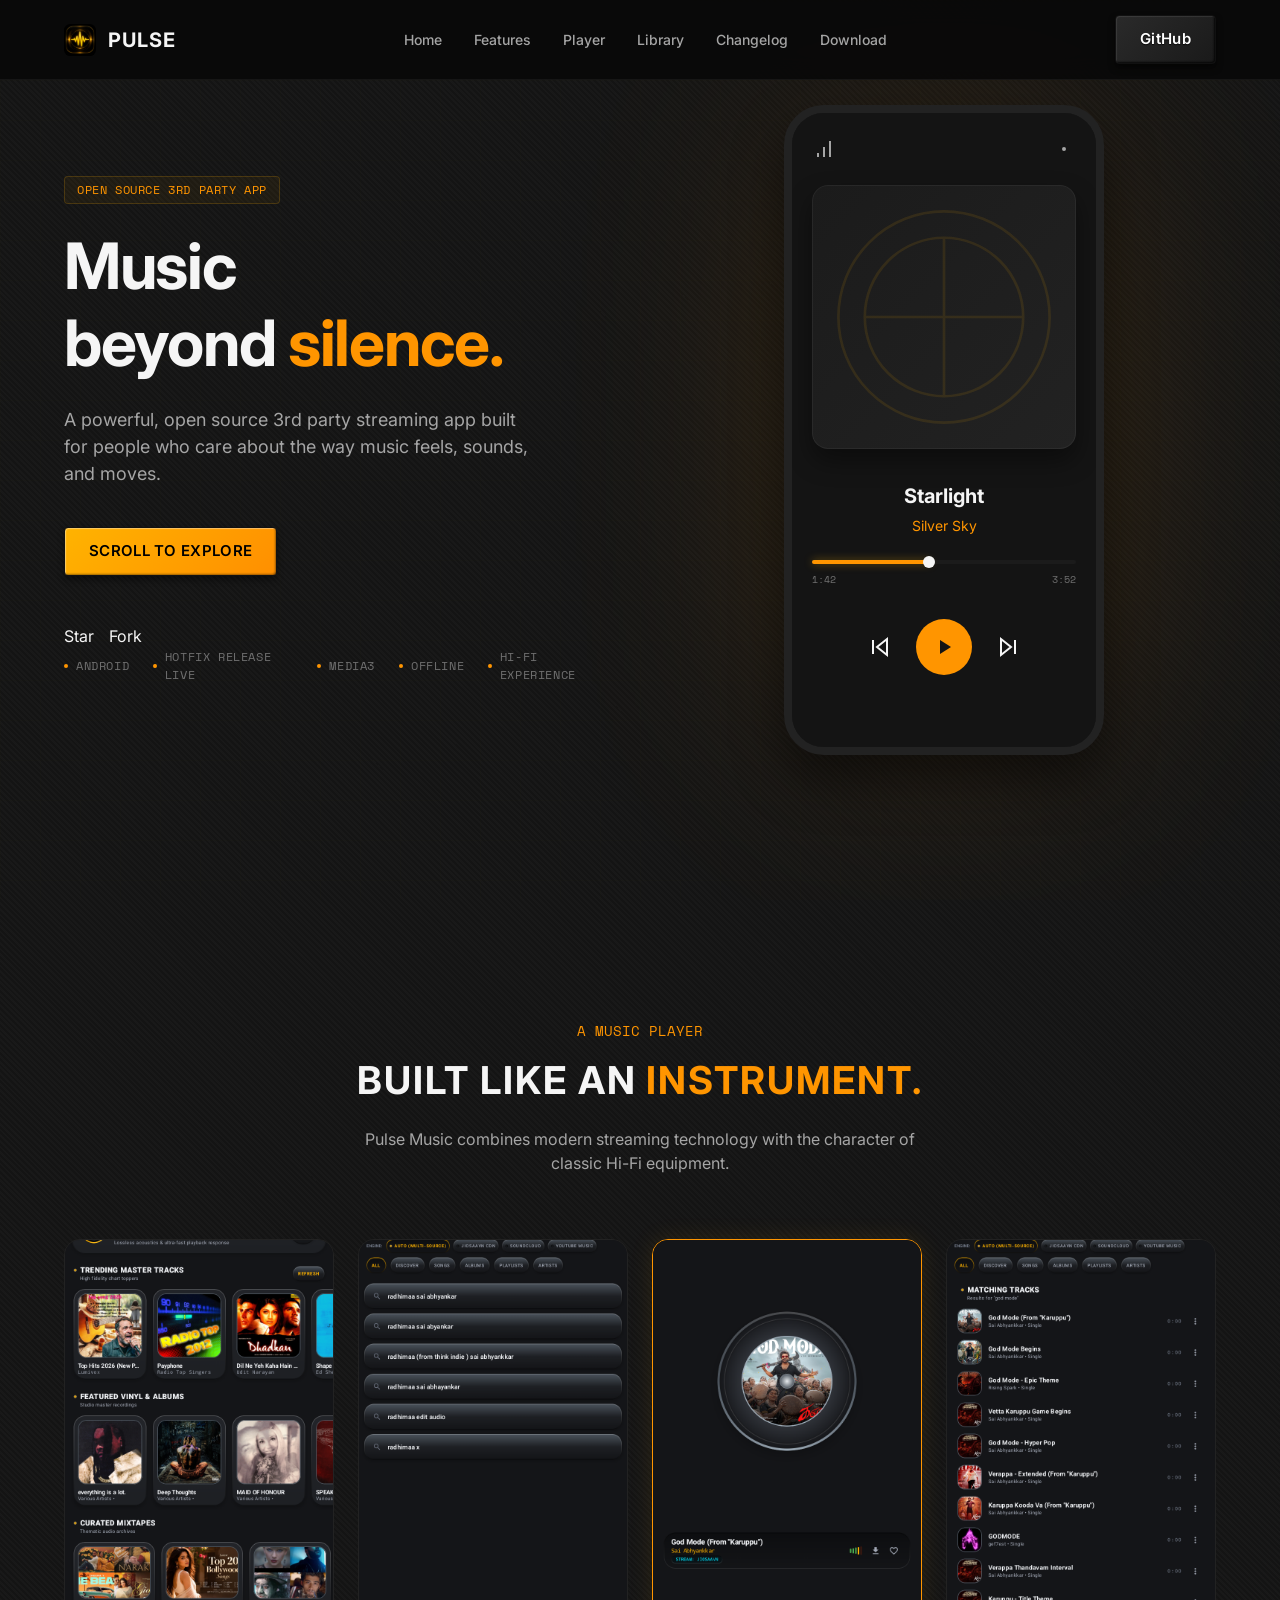
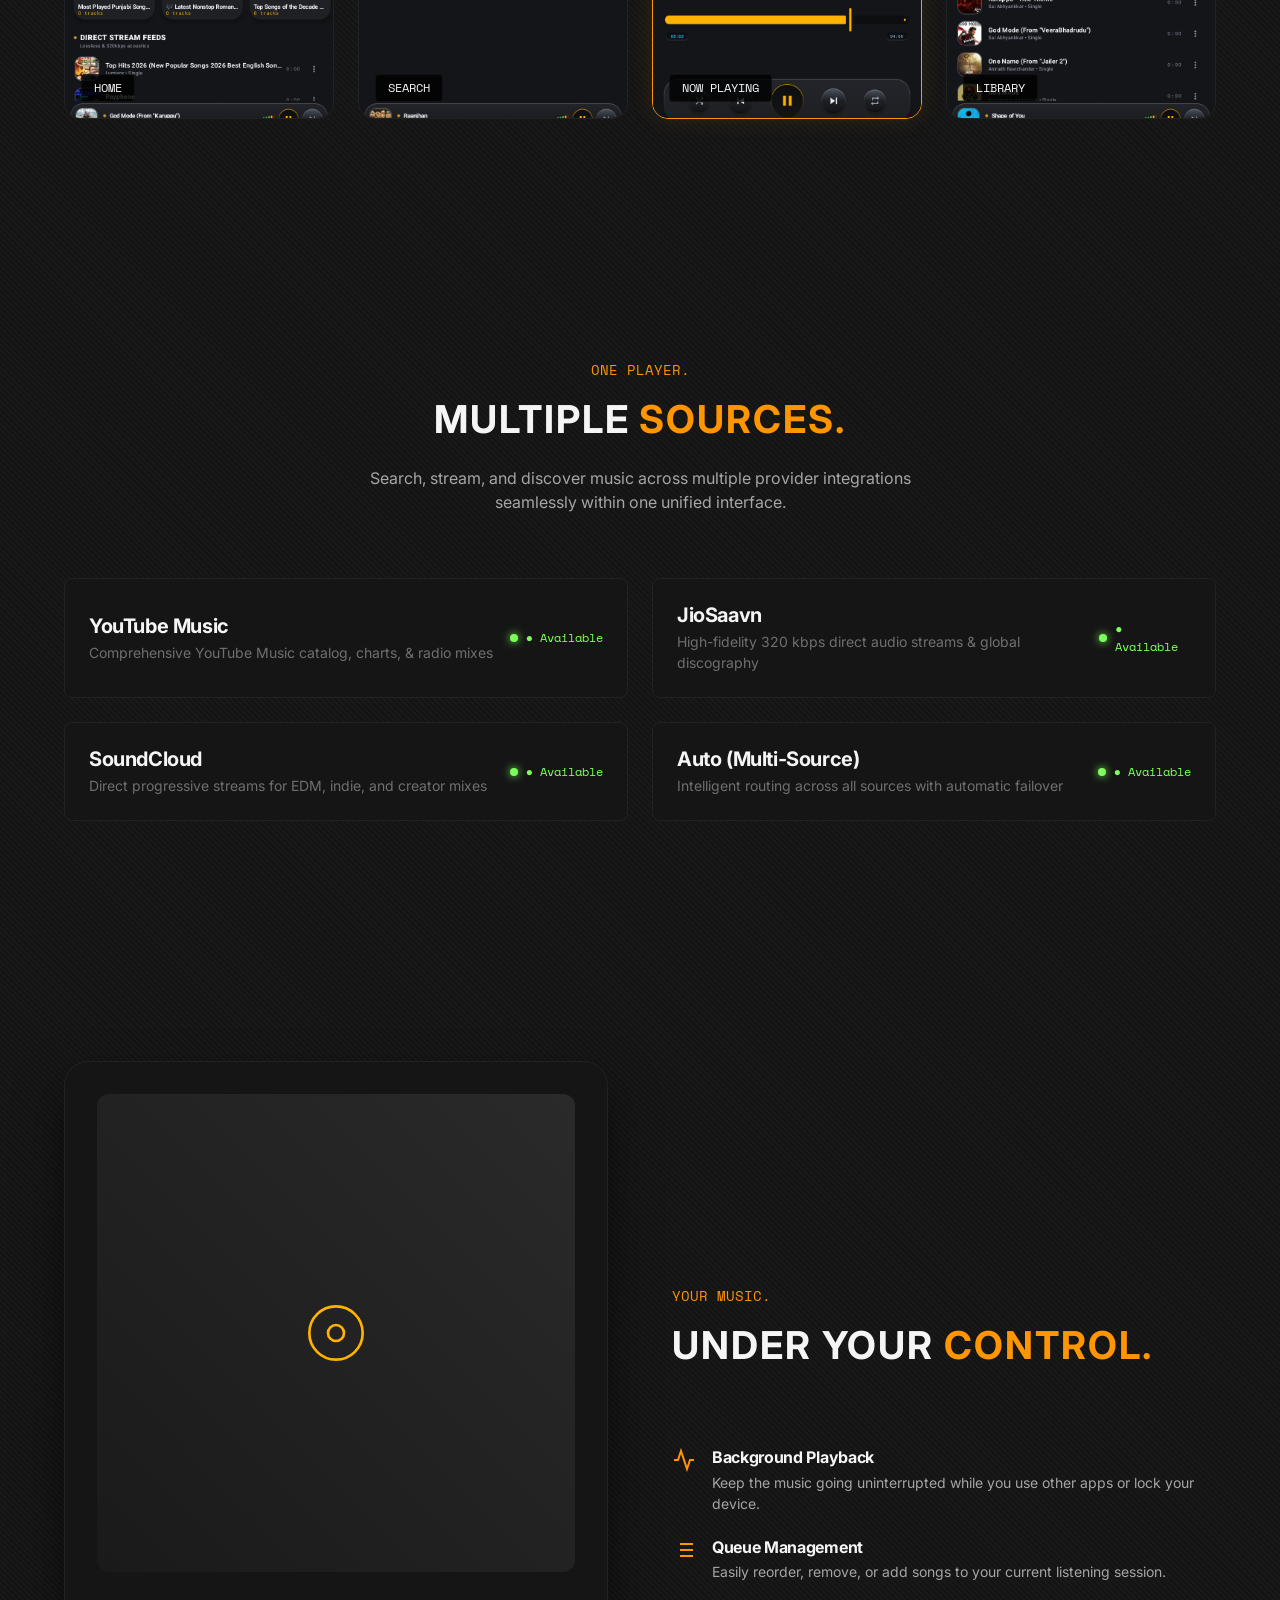
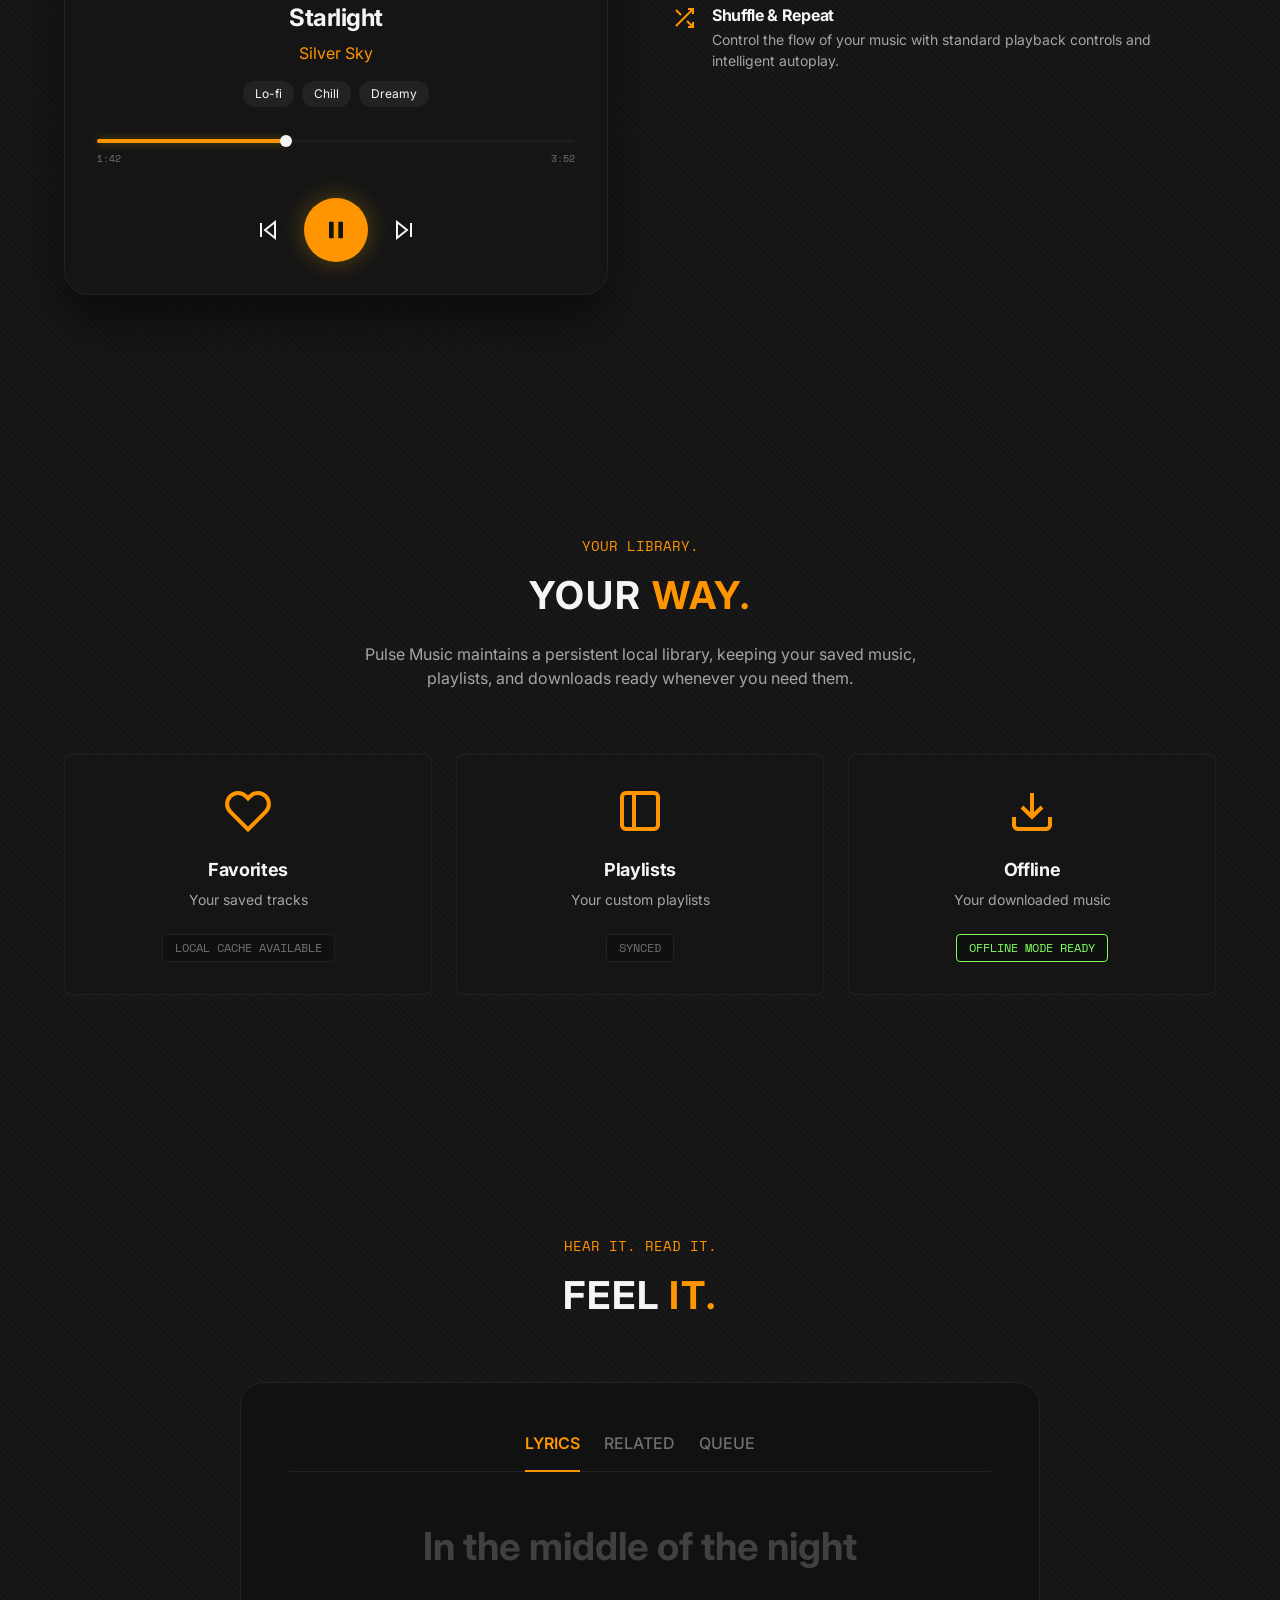
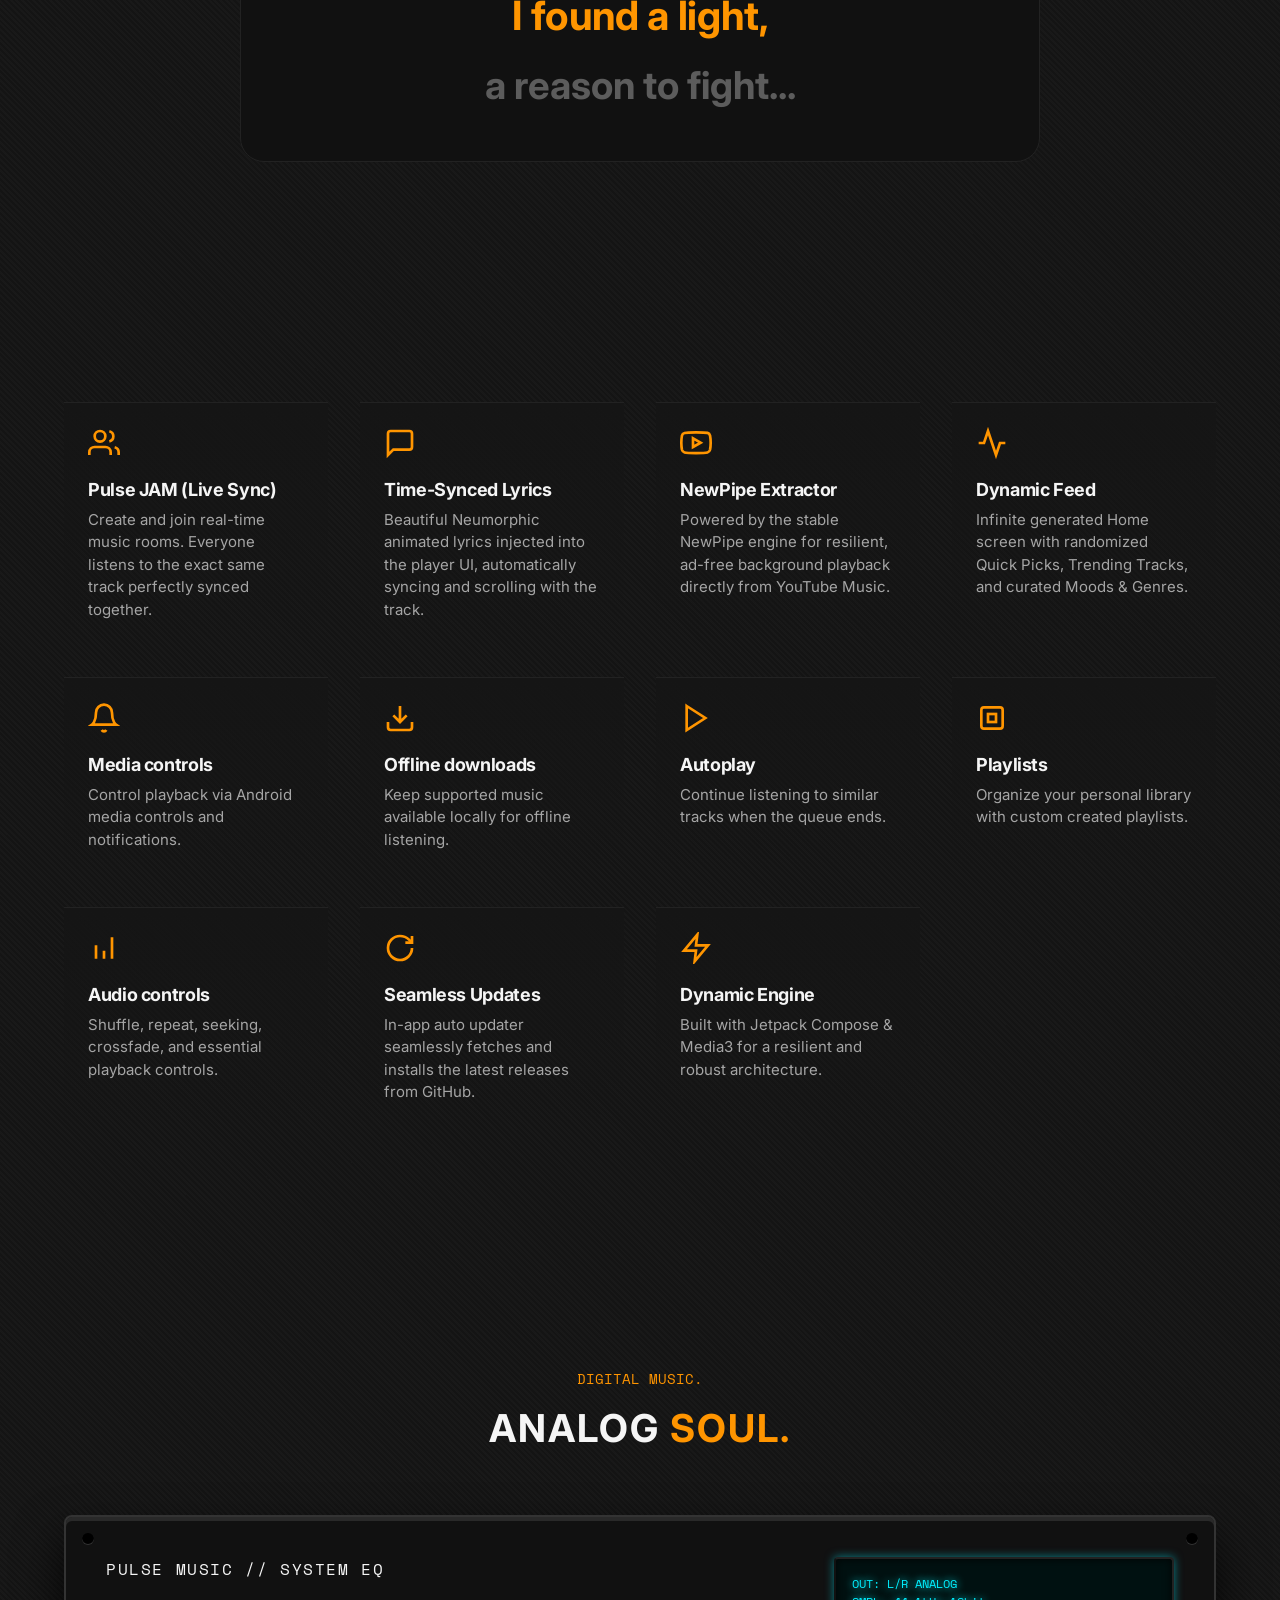
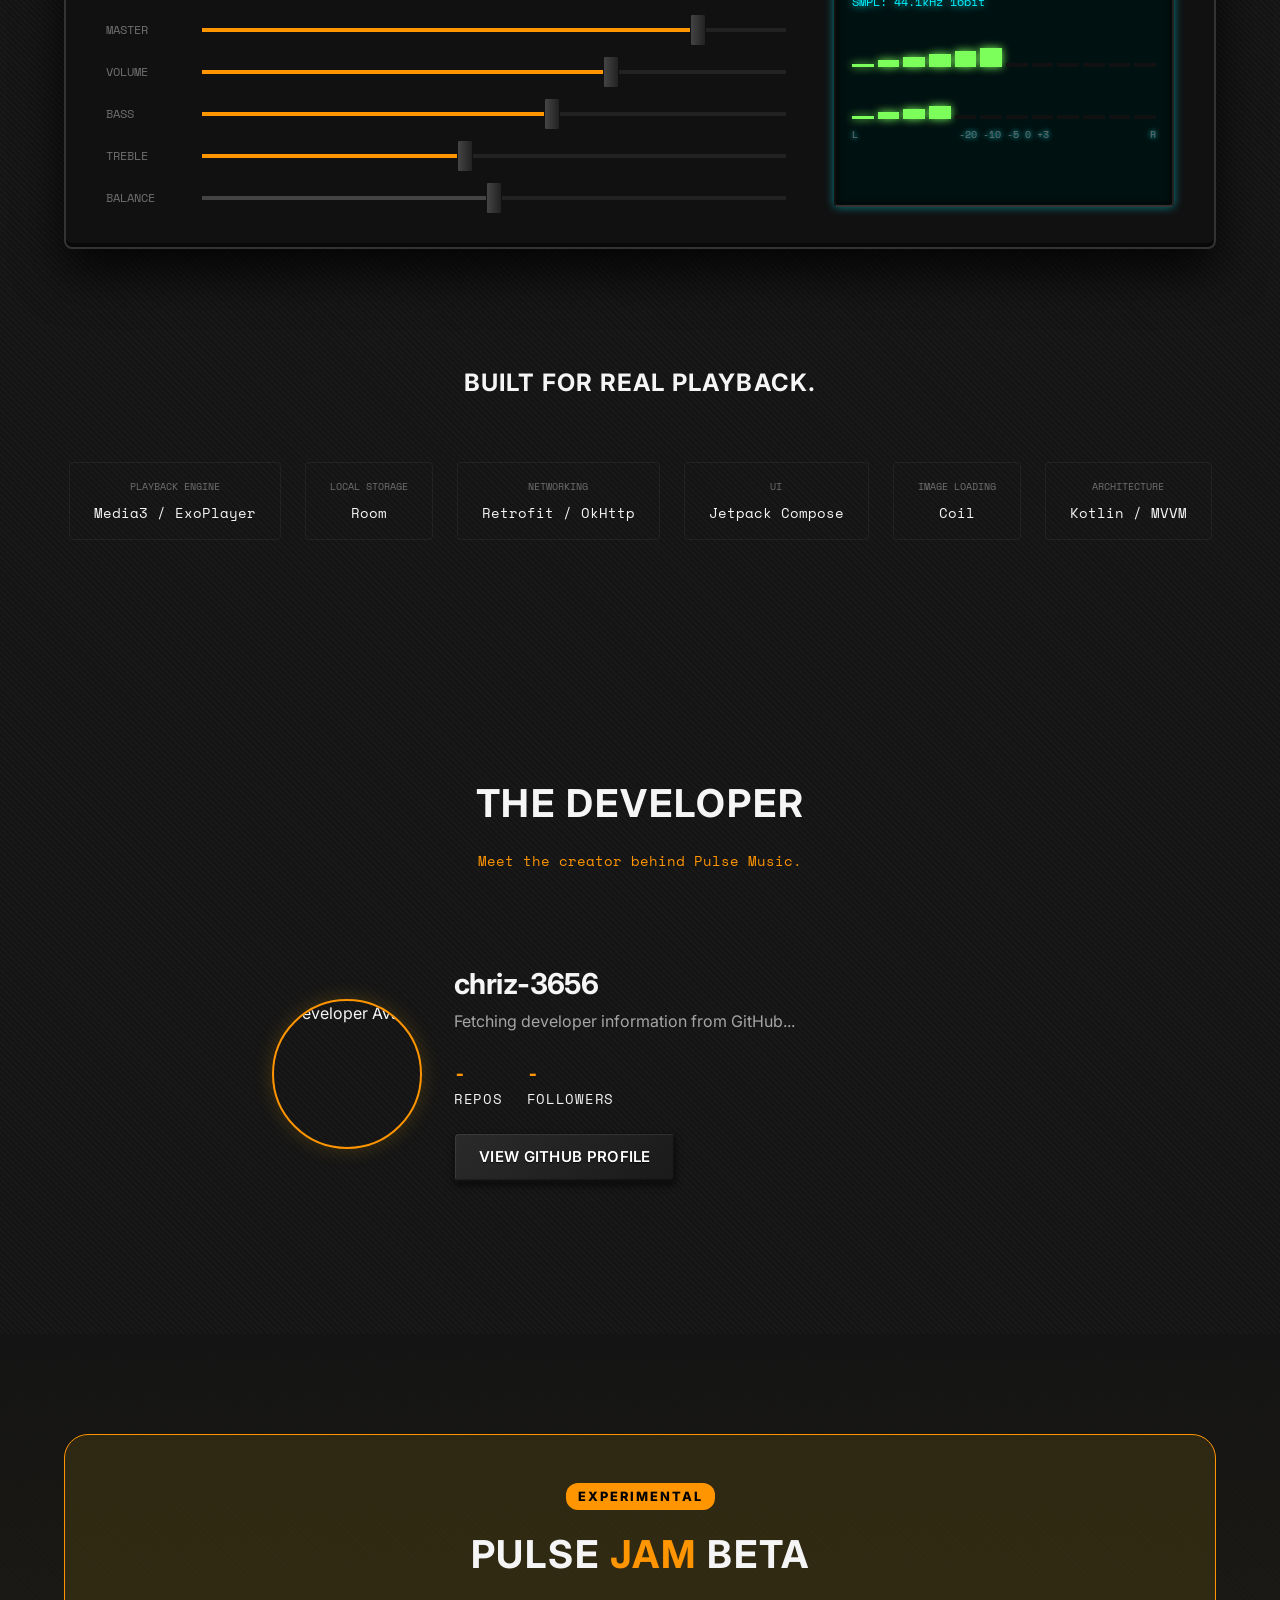
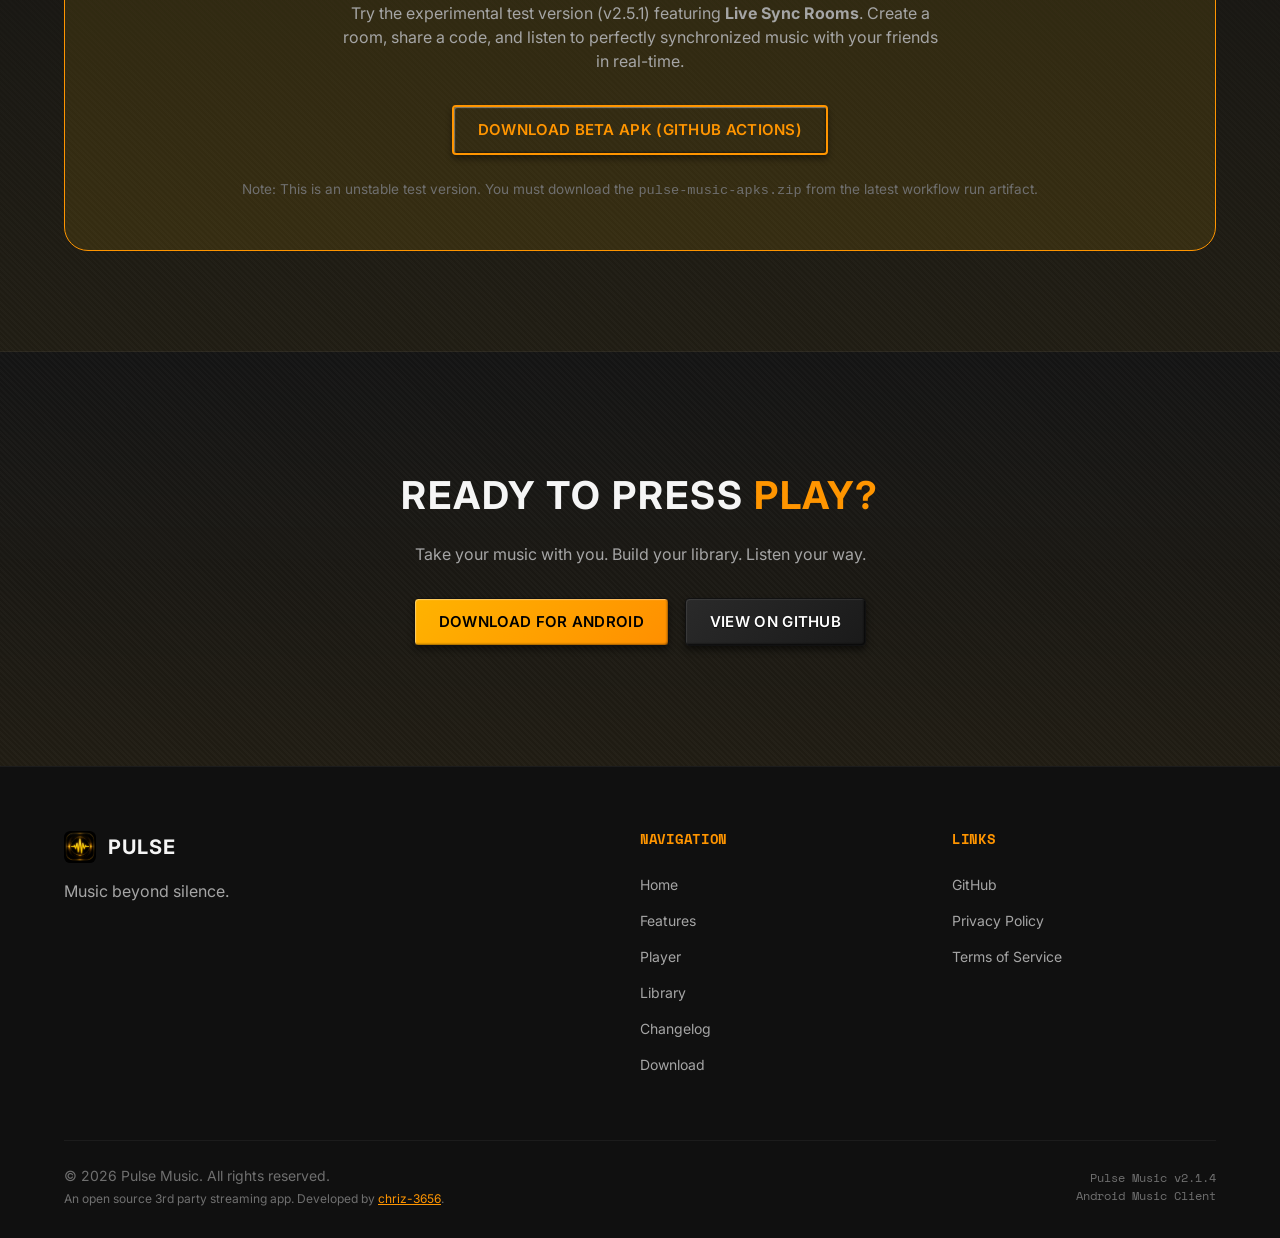
==== index.html @ c319a310 "feat: add Pulse JAM to main features grid" ====
<!DOCTYPE html>
<html lang="en">
<head>
  <meta charset="UTF-8">
  <meta name="viewport" content="width=device-width, initial-scale=1.0, maximum-scale=5.0">
  <title>Pulse Music — Music Beyond Silence</title>
  <meta name="description" content="Pulse Music is a modern, open-source Android music player featuring a Neumorphic design, Hi-Fi audio streaming, and Pulse JAM live synchronized rooms. Developed by Chris Mon Saji.">
    <meta name="keywords" content="Pulse Music, Android Music Player, Neumorphic UI, Skeuomorphic, Open Source, Pulse JAM, Live Sync, Chris Mon Saji">
    <meta name="author" content="Chris Mon Saji">
    <meta name="robots" content="index, follow">
  <meta name="theme-color" content="#080808">
  <meta name="google-site-verification" content="JyQ0RfcWv91lmKpfq5ZWkhb3wTgpCK6mlrlQBF23X3k" />
  
  <!-- Open Graph -->
  <meta property="og:title" content="Pulse Music — Music Beyond Silence">
  <meta property="og:description" content="An open source 3rd party multi-source music player built for people who care about the way music feels, sounds, and moves.">
  <meta property="og:type" content="website">
  
  <!-- SEO & Metadata -->
  <meta name="keywords" content="Pulse Music, Android, Open Source, 3rd Party Streaming App, Music Player, chriz-3656, Hi-Fi, Offline Listening">
  <meta name="author" content="chriz-3656">
  <link rel="canonical" href="https://github.com/chriz-3656/Pulse-Music">
  
  <!-- Fonts -->
  <link rel="preconnect" href="https://fonts.googleapis.com">
  <link rel="preconnect" href="https://fonts.gstatic.com" crossorigin>
  <link href="https://fonts.googleapis.com/css2?family=Inter:wght@400;500;600;700&family=Space+Mono:wght@400;700&display=swap" rel="stylesheet">
  
  <!-- CSS -->
  <link rel="stylesheet" href="css/style.css">
  
  <!-- Favicon placeholder -->
  <link rel="icon" type="image/svg+xml" href="data:image/svg+xml,<svg xmlns='http://www.w3.org/2000/svg' viewBox='0 0 100 100'><rect width='100' height='100' rx='20' fill='%23FFB300'/><path d='M20 50h15l10-25 15 50 10-25h10' stroke='%23080808' stroke-width='8' fill='none' stroke-linecap='round' stroke-linejoin='round'/></svg>">
</head>
<body>

  <!-- Navigation -->
  <header>
    <div class="container nav-container">
      <a href="#" class="logo-link">
        <img src="assets/app_icon.png" alt="Pulse Logo" class="logo-icon" style="border-radius: 20%; object-fit: cover;">
        PULSE
      </a>
      
      <nav class="nav-links">
        <a href="#hero">Home</a>
        <a href="#features">Features</a>
        <a href="#player">Player</a>
        <a href="#library">Library</a>
        <a href="changelog.html">Changelog</a>
        <a href="#download">Download</a>
      </nav>
      
      <div class="nav-actions">
        <a href="#" class="btn btn-secondary" id="nav-github-btn">GitHub</a>
      </div>
      
      <button class="hamburger" aria-label="Toggle menu" aria-expanded="false">
        <span></span>
        <span></span>
        <span></span>
      </button>
    </div>
  </header>

  <!-- Mobile Nav -->
  <nav class="mobile-nav">
    <a href="#hero" class="mobile-link">Home</a>
    <a href="#features" class="mobile-link">Features</a>
    <a href="#player" class="mobile-link">Player</a>
    <a href="#library" class="mobile-link">Library</a>
    <a href="changelog.html" class="mobile-link">Changelog</a>
    <a href="#" class="mobile-link btn btn-secondary" id="mobile-github-btn">GitHub</a>
  </nav>

  <main>
    <!-- Hero Section -->
    <section id="hero" class="hero">
      <div class="hero-bg"></div>
      <div class="container hero-content">
        
        <div class="hero-text reveal">
          <span class="tech-label mono">OPEN SOURCE 3RD PARTY APP</span>
          <h1 class="hero-title">Music<br>beyond <span class="text-amber">silence.</span></h1>
          <p class="hero-subtitle">A powerful, open source 3rd party streaming app built for people who care about the way music feels, sounds, and moves.</p>
          
          <div class="hero-actions">
            <a href="#features" class="btn btn-primary">SCROLL TO EXPLORE</a>
          </div>
          
          <div class="github-stats-container" style="margin-top: 15px; display: flex; gap: 15px; align-items: center;">
            <a class="github-button" href="https://github.com/chriz-3656/Pulse-Music" data-icon="octicon-star" data-size="large" data-show-count="true" aria-label="Star chriz-3656/Pulse-Music on GitHub">Star</a>
            <a class="github-button" href="https://github.com/chriz-3656/Pulse-Music/fork" data-icon="octicon-repo-forked" data-size="large" data-show-count="true" aria-label="Fork chriz-3656/Pulse-Music on GitHub">Fork</a>
            <script async defer src="https://buttons.github.io/buttons.js"></script>
          </div>

          <div class="hero-metadata mono">
            <div class="metadata-item">ANDROID</div>
            <div class="metadata-item" id="download-count">HOTFIX RELEASE LIVE</div>
            <div class="metadata-item">MEDIA3</div>
            <div class="metadata-item">OFFLINE</div>
            <div class="metadata-item">HI-FI EXPERIENCE</div>
          </div>
        </div>

        <div class="hero-visual reveal">
          <div class="phone-mockup-wrapper">
            <div class="phone-glow"></div>
            <div class="phone-mockup">
              <div class="mockup-ui">
                <div class="mockup-header">
                  <svg class="mockup-icon" viewBox="0 0 24 24" fill="none" stroke="currentColor" stroke-width="2"><path d="M12 20V10M18 20V4M6 20v-4"/></svg>
                  <svg class="mockup-icon" viewBox="0 0 24 24" fill="none" stroke="currentColor" stroke-width="2"><circle cx="12" cy="12" r="1"/></svg>
                </div>
                
                <div class="mockup-art">
                  <svg viewBox="0 0 100 100" width="100%" height="100%" style="opacity: 0.1;">
                     <circle cx="50" cy="50" r="30" stroke="#FFB300" stroke-width="1" fill="none"/>
                     <circle cx="50" cy="50" r="40" stroke="#FFB300" stroke-width="1" fill="none"/>
                     <path d="M50 20 L50 80 M20 50 L80 50" stroke="#FFB300" stroke-width="1"/>
                  </svg>
                </div>
                
                <div class="mockup-info">
                  <div class="mockup-title">Starlight</div>
                  <div class="mockup-artist">Silver Sky</div>
                </div>
                
                <div class="mockup-progress">
                  <div class="progress-bar">
                    <div class="progress-fill"></div>
                  </div>
                  <div class="progress-times">
                    <span>1:42</span>
                    <span>3:52</span>
                  </div>
                </div>
                
                <div class="mockup-controls">
                  <svg class="control-btn" width="24" height="24" viewBox="0 0 24 24" fill="none" stroke="currentColor" stroke-width="2"><path d="M19 20L9 12l10-8v16z"/><line x1="5" y1="19" x2="5" y2="5"/></svg>
                  
                  <div class="control-btn play">
                    <svg width="24" height="24" viewBox="0 0 24 24" fill="currentColor"><path d="M8 5v14l11-7z"/></svg>
                  </div>
                  
                  <svg class="control-btn" width="24" height="24" viewBox="0 0 24 24" fill="none" stroke="currentColor" stroke-width="2"><path d="M5 4l10 8-10 8V4z"/><line x1="19" y1="5" x2="19" y2="19"/></svg>
                </div>
              </div>
            </div>
          </div>
        </div>
        
      </div>
    </section>

    <!-- Product Showcase Section -->
    <section id="showcase">
      <div class="container">
        <div class="section-header reveal">
          <span class="section-subtitle">A MUSIC PLAYER</span>
          <h2 class="section-title">BUILT LIKE AN <span class="text-amber">INSTRUMENT.</span></h2>
          <p class="section-desc">Pulse Music combines modern streaming technology with the character of classic Hi-Fi equipment.</p>
        </div>
        
        <div class="showcase-grid reveal">
          <div class="showcase-card image-card">
             <img src="assets/home.png" alt="Home UI" loading="lazy" style="width:100%; height:100%; object-fit:cover;">
             <span class="showcase-label">HOME</span>
          </div>
          <div class="showcase-card image-card">
             <img src="assets/search.png" alt="Search UI" loading="lazy" style="width:100%; height:100%; object-fit:cover;">
             <span class="showcase-label">SEARCH</span>
          </div>
          <div class="showcase-card image-card" style="border-color: var(--amber); box-shadow: 0 0 24px rgba(255,179,0,0.1);">
             <img src="assets/nowplaying.png" alt="Now Playing UI" loading="lazy" style="width:100%; height:100%; object-fit:cover;">
             <span class="showcase-label">NOW PLAYING</span>
          </div>
          <div class="showcase-card image-card">
             <img src="assets/library.png" alt="Library UI" loading="lazy" style="width:100%; height:100%; object-fit:cover;">
             <span class="showcase-label">LIBRARY</span>
          </div>
        </div>
      </div>
    </section>

    <!-- Multi-provider Section -->
    <section id="providers">
      <div class="container">
        <div class="section-header reveal">
          <span class="section-subtitle">ONE PLAYER.</span>
          <h2 class="section-title">MULTIPLE <span class="text-amber">SOURCES.</span></h2>
          <p class="section-desc">Search, stream, and discover music across multiple provider integrations seamlessly within one unified interface.</p>
        </div>
        
        <div class="provider-grid reveal">
          <div class="provider-card">
            <div class="provider-info">
              <h3>YouTube Music</h3>
              <p>Comprehensive YouTube Music catalog, charts, & radio mixes</p>
            </div>
            <div class="provider-status">● Available</div>
          </div>
          <div class="provider-card">
            <div class="provider-info">
              <h3>JioSaavn</h3>
              <p>High-fidelity 320 kbps direct audio streams & global discography</p>
            </div>
            <div class="provider-status">● Available</div>
          </div>
          <div class="provider-card">
            <div class="provider-info">
              <h3>SoundCloud</h3>
              <p>Direct progressive streams for EDM, indie, and creator mixes</p>
            </div>
            <div class="provider-status">● Available</div>
          </div>
          <div class="provider-card">
            <div class="provider-info">
              <h3>Auto (Multi-Source)</h3>
              <p>Intelligent routing across all sources with automatic failover</p>
            </div>
            <div class="provider-status">● Available</div>
          </div>
        </div>
      </div>
    </section>

    <!-- Powerful Player Section -->
    <section id="player">
      <div class="container player-section">
        <div class="player-visual reveal">
          <div style="background:#151515; border:1px solid #222; border-radius:24px; padding:32px; box-shadow:0 24px 48px rgba(0,0,0,0.5);">
            <div style="aspect-ratio:1; background:linear-gradient(45deg, #1a1a1a, #2a2a2a); border-radius:12px; margin-bottom:32px; display:flex; align-items:center; justify-content:center;">
              <svg width="64" height="64" viewBox="0 0 24 24" fill="none" stroke="#FFB300" stroke-width="1"><circle cx="12" cy="12" r="10"/><circle cx="12" cy="12" r="3"/></svg>
            </div>
            <div style="text-align:center; margin-bottom:32px;">
              <h3 style="font-size:1.5rem; margin-bottom:8px;">Starlight</h3>
              <p style="color:var(--amber);">Silver Sky</p>
              <div style="display:flex; justify-content:center; gap:8px; margin-top:16px;">
                <span style="font-size:0.75rem; background:#222; padding:4px 12px; border-radius:12px;">Lo-fi</span>
                <span style="font-size:0.75rem; background:#222; padding:4px 12px; border-radius:12px;">Chill</span>
                <span style="font-size:0.75rem; background:#222; padding:4px 12px; border-radius:12px;">Dreamy</span>
              </div>
            </div>
            <div class="mockup-progress">
              <div class="progress-bar">
                <div class="progress-fill" style="width:40%;"></div>
              </div>
              <div class="progress-times">
                <span>1:42</span>
                <span>3:52</span>
              </div>
            </div>
            <div class="mockup-controls" style="margin-top:24px;">
              <svg class="control-btn" width="24" height="24" viewBox="0 0 24 24" fill="none" stroke="currentColor" stroke-width="2"><path d="M19 20L9 12l10-8v16z"/><line x1="5" y1="19" x2="5" y2="5"/></svg>
              <div class="control-btn play" style="width:64px; height:64px; box-shadow:0 0 24px rgba(255,179,0,0.3);">
                <svg width="28" height="28" viewBox="0 0 24 24" fill="currentColor"><path d="M6 19h4V5H6v14zm8-14v14h4V5h-4z"/></svg>
              </div>
              <svg class="control-btn" width="24" height="24" viewBox="0 0 24 24" fill="none" stroke="currentColor" stroke-width="2"><path d="M5 4l10 8-10 8V4z"/><line x1="19" y1="5" x2="19" y2="19"/></svg>
            </div>
          </div>
        </div>
        
        <div class="player-features reveal">
          <div class="section-header" style="text-align:left; margin-bottom:32px;">
            <span class="section-subtitle">YOUR MUSIC.</span>
            <h2 class="section-title">UNDER YOUR <span class="text-amber">CONTROL.</span></h2>
          </div>
          
          <div class="player-feature-item">
            <svg class="pfi-icon" width="24" height="24" viewBox="0 0 24 24" fill="none" stroke="currentColor" stroke-width="2"><path d="M22 12h-4l-3 9L9 3l-3 9H2"/></svg>
            <div class="pfi-content">
              <h4>Background Playback</h4>
              <p>Keep the music going uninterrupted while you use other apps or lock your device.</p>
            </div>
          </div>
          <div class="player-feature-item">
            <svg class="pfi-icon" width="24" height="24" viewBox="0 0 24 24" fill="none" stroke="currentColor" stroke-width="2"><line x1="8" y1="6" x2="21" y2="6"/><line x1="8" y1="12" x2="21" y2="12"/><line x1="8" y1="18" x2="21" y2="18"/><line x1="3" y1="6" x2="3.01" y2="6"/><line x1="3" y1="12" x2="3.01" y2="12"/><line x1="3" y1="18" x2="3.01" y2="18"/></svg>
            <div class="pfi-content">
              <h4>Queue Management</h4>
              <p>Easily reorder, remove, or add songs to your current listening session.</p>
            </div>
          </div>
          <div class="player-feature-item">
            <svg class="pfi-icon" width="24" height="24" viewBox="0 0 24 24" fill="none" stroke="currentColor" stroke-width="2"><path d="M16 3h5v5M4 20L21 3M21 16v5h-5M15 15l6 6M4 4l5 5"/></svg>
            <div class="pfi-content">
              <h4>Shuffle & Repeat</h4>
              <p>Control the flow of your music with standard playback controls and intelligent autoplay.</p>
            </div>
          </div>
        </div>
      </div>
    </section>

    <!-- Library Section -->
    <section id="library">
      <div class="container">
        <div class="section-header reveal">
          <span class="section-subtitle">YOUR LIBRARY.</span>
          <h2 class="section-title">YOUR <span class="text-amber">WAY.</span></h2>
          <p class="section-desc">Pulse Music maintains a persistent local library, keeping your saved music, playlists, and downloads ready whenever you need them.</p>
        </div>
        
        <div class="library-grid reveal">
          <div class="library-card">
            <svg class="library-card-icon" viewBox="0 0 24 24" fill="none" stroke="currentColor" stroke-width="2"><path d="M20.84 4.61a5.5 5.5 0 0 0-7.78 0L12 5.67l-1.06-1.06a5.5 5.5 0 0 0-7.78 7.78l1.06 1.06L12 21.23l7.78-7.78 1.06-1.06a5.5 5.5 0 0 0 0-7.78z"/></svg>
            <h3>Favorites</h3>
            <p>Your saved tracks</p>
            <span class="lib-status">LOCAL CACHE AVAILABLE</span>
          </div>
          <div class="library-card">
            <svg class="library-card-icon" viewBox="0 0 24 24" fill="none" stroke="currentColor" stroke-width="2"><rect x="3" y="3" width="18" height="18" rx="2" ry="2"/><line x1="9" y1="3" x2="9" y2="21"/></svg>
            <h3>Playlists</h3>
            <p>Your custom playlists</p>
            <span class="lib-status">SYNCED</span>
          </div>
          <div class="library-card">
            <svg class="library-card-icon" viewBox="0 0 24 24" fill="none" stroke="currentColor" stroke-width="2"><path d="M21 15v4a2 2 0 0 1-2 2H5a2 2 0 0 1-2-2v-4M7 10l5 5 5-5M12 15V3"/></svg>
            <h3>Offline</h3>
            <p>Your downloaded music</p>
            <span class="lib-status" style="color:var(--vu-green); border-color:var(--vu-green);">OFFLINE MODE READY</span>
          </div>
        </div>
      </div>
    </section>

    <!-- Lyrics Section -->
    <section id="lyrics">
      <div class="container reveal">
        <div class="section-header">
          <span class="section-subtitle">HEAR IT. READ IT.</span>
          <h2 class="section-title">FEEL <span class="text-amber">IT.</span></h2>
        </div>
        
        <div style="background:#111; border-radius:24px; padding:48px; text-align:center; max-width:800px; margin:0 auto; border:1px solid #222;">
          <div style="display:flex; justify-content:center; gap:24px; margin-bottom:48px; border-bottom:1px solid #222; padding-bottom:16px;">
            <span style="color:var(--amber); font-weight:600; border-bottom:2px solid var(--amber); padding-bottom:14px; margin-bottom:-17px;">LYRICS</span>
            <span style="color:var(--text-muted); font-weight:500;">RELATED</span>
            <span style="color:var(--text-muted); font-weight:500;">QUEUE</span>
          </div>
          
          <div style="font-size:clamp(1.5rem, 3vw, 2.5rem); font-weight:700; line-height:1.4; display:flex; flex-direction:column; gap:16px;">
            <p style="color:var(--text-muted); opacity:0.5;">In the middle of the night</p>
            <p style="color:var(--amber); transform:scale(1.05); transition:transform 0.3s;">I found a light,</p>
            <p style="color:var(--text-muted); opacity:0.8;">a reason to fight...</p>
          </div>
        </div>
      </div>
    </section>

    <!-- Feature Grid -->
    <section id="features">
      <div class="container">
        <div class="features-grid reveal">
          <div class="feature-item">
            <svg class="feature-icon" viewBox="0 0 24 24" fill="none" stroke="currentColor" stroke-width="2"><path d="M17 21v-2a4 4 0 0 0-4-4H5a4 4 0 0 0-4 4v2"></path><circle cx="9" cy="7" r="4"></circle><path d="M23 21v-2a4 4 0 0 0-3-3.87"></path><path d="M16 3.13a4 4 0 0 1 0 7.75"></path></svg>
            <h4>Pulse JAM (Live Sync)</h4>
            <p>Create and join real-time music rooms. Everyone listens to the exact same track perfectly synced together.</p>
          </div>
          <div class="feature-item">
            <svg class="feature-icon" viewBox="0 0 24 24" fill="none" stroke="currentColor" stroke-width="2"><path d="M21 15a2 2 0 0 1-2 2H7l-4 4V5a2 2 0 0 1 2-2h14a2 2 0 0 1 2 2z"/></svg>
            <h4>Time-Synced Lyrics</h4>
            <p>Beautiful Neumorphic animated lyrics injected into the player UI, automatically syncing and scrolling with the track.</p>
          </div>
          <div class="feature-item">
            <svg class="feature-icon" viewBox="0 0 24 24" fill="none" stroke="currentColor" stroke-width="2"><path d="M22.54 6.42a2.78 2.78 0 0 0-1.94-2C18.88 4 12 4 12 4s-6.88 0-8.6.46a2.78 2.78 0 0 0-1.94 2A29 29 0 0 0 1 11.75a29 29 0 0 0 .46 5.33 2.78 2.78 0 0 0 1.94 2c1.72.46 8.6.46 8.6.46s6.88 0 8.6-.46a2.78 2.78 0 0 0 1.94-2 29 29 0 0 0 .46-5.33 29 29 0 0 0-.46-5.33z"/><polygon points="9.75 15.02 15.5 11.75 9.75 8.48 9.75 15.02"/></svg>
            <h4>NewPipe Extractor</h4>
            <p>Powered by the stable NewPipe engine for resilient, ad-free background playback directly from YouTube Music.</p>
          </div>
          <div class="feature-item">
            <svg class="feature-icon" viewBox="0 0 24 24" fill="none" stroke="currentColor" stroke-width="2"><polyline points="22 12 18 12 15 21 9 3 6 12 2 12"/></svg>
            <h4>Dynamic Feed</h4>
            <p>Infinite generated Home screen with randomized Quick Picks, Trending Tracks, and curated Moods & Genres.</p>
          </div>
          <div class="feature-item">
            <svg class="feature-icon" viewBox="0 0 24 24" fill="none" stroke="currentColor" stroke-width="2"><path d="M18 8A6 6 0 0 0 6 8c0 7-3 9-3 9h18s-3-2-3-9"/><path d="M13.73 21a2 2 0 0 1-3.46 0"/></svg>
            <h4>Media controls</h4>
            <p>Control playback via Android media controls and notifications.</p>
          </div>
          <div class="feature-item">
            <svg class="feature-icon" viewBox="0 0 24 24" fill="none" stroke="currentColor" stroke-width="2"><path d="M21 15v4a2 2 0 0 1-2 2H5a2 2 0 0 1-2-2v-4M7 10l5 5 5-5M12 15V3"/></svg>
            <h4>Offline downloads</h4>
            <p>Keep supported music available locally for offline listening.</p>
          </div>
          <div class="feature-item">
            <svg class="feature-icon" viewBox="0 0 24 24" fill="none" stroke="currentColor" stroke-width="2"><polygon points="5 3 19 12 5 21 5 3"/></svg>
            <h4>Autoplay</h4>
            <p>Continue listening to similar tracks when the queue ends.</p>
          </div>
          <div class="feature-item">
            <svg class="feature-icon" viewBox="0 0 24 24" fill="none" stroke="currentColor" stroke-width="2"><rect x="4" y="4" width="16" height="16" rx="2" ry="2"/><rect x="9" y="9" width="6" height="6"/></svg>
            <h4>Playlists</h4>
            <p>Organize your personal library with custom created playlists.</p>
          </div>
          <div class="feature-item">
            <svg class="feature-icon" viewBox="0 0 24 24" fill="none" stroke="currentColor" stroke-width="2"><path d="M12 20v-6M6 20V10M18 20V4"/></svg>
            <h4>Audio controls</h4>
            <p>Shuffle, repeat, seeking, crossfade, and essential playback controls.</p>
          </div>
          <div class="feature-item">
            <svg class="feature-icon" viewBox="0 0 24 24" fill="none" stroke="currentColor" stroke-width="2"><path d="M21 12a9 9 0 1 1-9-9c2.52 0 4.93 1 6.74 2.74L21 8"></path><polyline points="21 3 21 8 16 8"></polyline></svg>
            <h4>Seamless Updates</h4>
            <p>In-app auto updater seamlessly fetches and installs the latest releases from GitHub.</p>
          </div>
          <div class="feature-item">
            <svg class="feature-icon" viewBox="0 0 24 24" fill="none" stroke="currentColor" stroke-width="2"><path d="M13 2L3 14h9l-1 8 10-12h-9l1-8z"/></svg>
            <h4>Dynamic Engine</h4>
            <p>Built with Jetpack Compose & Media3 for a resilient and robust architecture.</p>
          </div>
        </div>
      </div>
    </section>

    <!-- Hi-Fi Analog Section -->
    <section id="hifi">
      <div class="container reveal">
        <div class="section-header">
          <span class="section-subtitle">DIGITAL MUSIC.</span>
          <h2 class="section-title">ANALOG <span class="text-amber">SOUL.</span></h2>
        </div>
        
        <div class="hifi-panel">
          <div class="hifi-grid">
            <div class="hifi-controls">
              <div style="font-family:var(--font-mono); color:var(--text); margin-bottom:16px; letter-spacing:0.1em;">PULSE MUSIC // SYSTEM EQ</div>
              
              <div class="hifi-slider-group">
                <span class="hifi-label">MASTER</span>
                <div class="hifi-slider">
                  <div class="hifi-slider-fill" style="width:85%;"></div>
                  <div class="hifi-slider-knob" style="left:85%;"></div>
                </div>
              </div>
              <div class="hifi-slider-group">
                <span class="hifi-label">VOLUME</span>
                <div class="hifi-slider">
                  <div class="hifi-slider-fill" style="width:70%;"></div>
                  <div class="hifi-slider-knob" style="left:70%;"></div>
                </div>
              </div>
              <div class="hifi-slider-group">
                <span class="hifi-label">BASS</span>
                <div class="hifi-slider">
                  <div class="hifi-slider-fill" style="width:60%;"></div>
                  <div class="hifi-slider-knob" style="left:60%;"></div>
                </div>
              </div>
              <div class="hifi-slider-group">
                <span class="hifi-label">TREBLE</span>
                <div class="hifi-slider">
                  <div class="hifi-slider-fill" style="width:45%;"></div>
                  <div class="hifi-slider-knob" style="left:45%;"></div>
                </div>
              </div>
              <div class="hifi-slider-group">
                <span class="hifi-label">BALANCE</span>
                <div class="hifi-slider">
                  <div class="hifi-slider-fill" style="width:50%; background:#444;"></div>
                  <div class="hifi-slider-knob" style="left:50%;"></div>
                </div>
              </div>
            </div>
            
            <div class="hifi-display">
              <div style="font-family:var(--font-mono); font-size:0.75rem; color:var(--lcd-cyan); margin-bottom:16px; text-shadow:0 0 8px var(--lcd-cyan);">
                OUT: L/R ANALOG<br>
                SMPL: 44.1kHz 16bit
              </div>
              
              <div class="vu-meter-container">
                <div class="vu-meter" id="vu-left">
                  <!-- Bars inserted via JS -->
                </div>
                <div class="vu-meter" id="vu-right">
                  <!-- Bars inserted via JS -->
                </div>
              </div>
              <div style="display:flex; justify-content:space-between; font-family:var(--font-mono); font-size:0.625rem; color:var(--text-muted); margin-top:8px;">
                <span>L</span>
                <span>-20 -10 -5 0 +3</span>
                <span>R</span>
              </div>
            </div>
          </div>
        </div>
      </div>
    </section>

    <!-- Tech Section -->
    <section id="technical" style="padding-top:0;">
      <div class="container reveal">
        <div class="section-header">
          <h2 class="section-title" style="font-size:1.5rem;">BUILT FOR REAL PLAYBACK.</h2>
        </div>
        <div class="tech-grid">
          <div class="tech-item"><span>PLAYBACK ENGINE</span><span>Media3 / ExoPlayer</span></div>
          <div class="tech-item"><span>LOCAL STORAGE</span><span>Room</span></div>
          <div class="tech-item"><span>NETWORKING</span><span>Retrofit / OkHttp</span></div>
          <div class="tech-item"><span>UI</span><span>Jetpack Compose</span></div>
          <div class="tech-item"><span>IMAGE LOADING</span><span>Coil</span></div>
          <div class="tech-item"><span>ARCHITECTURE</span><span>Kotlin / MVVM</span></div>
        </div>
      </div>
    </section>

    <!-- Developer Section -->
    <section id="developer" class="developer-section">
      <div class="container reveal">
        <div class="section-header">
          <h2 class="section-title">THE DEVELOPER</h2>
          <p class="section-subtitle">Meet the creator behind Pulse Music.</p>
        </div>
        
        <div class="developer-card">
          <div class="dev-avatar-wrapper">
            <img src="https://github.com/chriz-3656.png" alt="Developer Avatar" id="dev-avatar" class="dev-avatar">
          </div>
          <div class="dev-info">
            <h3 id="dev-name">chriz-3656</h3>
            <p id="dev-bio" class="dev-bio">Fetching developer information from GitHub...</p>
            <div class="dev-stats mono">
              <div class="dev-stat"><span id="dev-repos">-</span> Repos</div>
              <div class="dev-stat"><span id="dev-followers">-</span> Followers</div>
            </div>
            <a href="https://github.com/chriz-3656" target="_blank" rel="noopener noreferrer" class="btn btn-secondary">VIEW GITHUB PROFILE</a>
          </div>
        </div>
      </div>
    </section>

    <!-- Beta Download Section -->
    <section id="beta-download" style="padding: 100px 0; background: linear-gradient(180deg, var(--bg) 0%, rgba(255,193,7,0.05) 100%);">
      <div class="container reveal">
        <div style="background: rgba(255, 193, 7, 0.1); border: 1px solid var(--amber); border-radius: 24px; padding: 48px; text-align: center;">
          <span style="background: var(--amber); color: #000; padding: 6px 12px; border-radius: 12px; font-weight: 800; font-size: 0.8rem; letter-spacing: 2px;">EXPERIMENTAL</span>
          <h2 class="section-title" style="margin-top: 24px;">PULSE <span class="text-amber">JAM</span> BETA</h2>
          <p class="section-desc" style="max-width: 600px; margin: 0 auto 32px auto;">
            Try the experimental test version (v2.5.1) featuring <strong>Live Sync Rooms</strong>. Create a room, share a code, and listen to perfectly synchronized music with your friends in real-time.
          </p>
          <div class="download-actions" style="justify-content: center;">
            <a href="https://github.com/chriz-3656/Pulse-Music/actions" class="btn btn-primary" style="background: transparent !important; color: var(--amber) !important; border: 2px solid var(--amber) !important;">DOWNLOAD BETA APK (GITHUB ACTIONS)</a>
          </div>
          <p style="color: var(--text-muted); font-size: 0.85rem; margin-top: 24px;">
            Note: This is an unstable test version. You must download the <code>pulse-music-apks.zip</code> from the latest workflow run artifact.
          </p>
        </div>
      </div>
    </section>

    <!-- Download Section -->
    <section id="download" class="download-section">
      <div class="container reveal">
        <h2 class="section-title">READY TO PRESS <span class="text-amber">PLAY?</span></h2>
        <p class="section-desc">Take your music with you. Build your library. Listen your way.</p>
        
        <div class="download-actions">
          <a href="#" class="btn btn-primary" id="bottom-download-btn">DOWNLOAD FOR ANDROID</a>
          <a href="#" class="btn btn-secondary" id="bottom-github-btn">VIEW ON GITHUB</a>
        </div>
      </div>
    </section>
  </main>

  <!-- Footer -->
  <footer>
    <div class="container">
      <div class="footer-grid">
        <div class="footer-brand">
          <a href="#" class="logo-link">
            <img src="assets/app_icon.png" alt="Pulse Logo" class="logo-icon" style="border-radius: 20%; object-fit: cover;">
            PULSE
          </a>
          <p>Music beyond silence.</p>
        </div>
        <div class="footer-links">
          <h5>NAVIGATION</h5>
          <ul>
            <li><a href="#hero">Home</a></li>
            <li><a href="#features">Features</a></li>
            <li><a href="#player">Player</a></li>
            <li><a href="#library">Library</a></li>
            <li><a href="changelog.html">Changelog</a></li>
            <li><a href="#download">Download</a></li>
          </ul>
        </div>
        <div class="footer-links">
          <h5>LINKS</h5>
          <ul>
            <li><a href="#" id="footer-github-link">GitHub</a></li>
            <li><a href="privacy.html">Privacy Policy</a></li>
            <li><a href="terms.html">Terms of Service</a></li>
          </ul>
        </div>
      </div>
      
      <div class="footer-bottom">
        <div>
          &copy; <span id="current-year"></span> Pulse Music. All rights reserved.<br>
          <span style="color:var(--text-muted); font-size: 0.75rem; margin-top: 4px; display: inline-block;">
            An open source 3rd party streaming app. Developed by <a href="https://github.com/chriz-3656" target="_blank" rel="noopener noreferrer" style="color:var(--amber); text-decoration:underline;">chriz-3656</a>.
          </span>
        </div>
        <div class="footer-tech">
          Pulse Music <span class="app-version">v2.1.4</span><br>
          Android Music Client
        </div>
      </div>
    </div>
  </footer>

  <script src="js/main.js"></script>
</body>
</html>
---- css/style.css ----
:root {
  /* Colors */
  --bg: #080808;
  --bg-secondary: #101010;
  --surface: #151515;
  --surface-2: #1b1b1b;
  --surface-light: #222222;

  --amber: #FFB300;
  --amber-bright: #FFC107;
  --amber-dark: #B87900;

  --text: #F5F5F5;
  --text-secondary: #A5A5A5;
  --text-muted: #6F6F6F;

  --border: rgba(255, 179, 0, 0.18);
  --border-subtle: rgba(255, 255, 255, 0.05);

  --lcd-cyan: #00D9FF;
  --vu-green: #7CFF5B;
  --vu-red: #FF4D4D;

  /* Typography */
  --font-sans: 'Inter', -apple-system, BlinkMacSystemFont, 'Segoe UI', Roboto, Helvetica, Arial, sans-serif;
  --font-mono: 'Space Mono', 'Courier New', Courier, monospace;

  /* Sizing & Spacing */
  --container-width: 1200px;
  --nav-height: 80px;
  --radius-sm: 8px;
  --radius-md: 16px;
  --radius-lg: 24px;
  --radius-full: 9999px;

  /* Transitions */
  --transition-fast: 150ms ease;
  --transition-normal: 300ms ease;
  --transition-slow: 500ms cubic-bezier(0.4, 0, 0.2, 1);
}

/* Reset */
*, *::before, *::after {
  box-sizing: border-box;
  margin: 0;
  padding: 0;
}

html {
  scroll-behavior: smooth;
  font-size: 16px;
}

body {
  font-family: var(--font-sans);
  background-color: var(--bg);
  color: var(--text);
  line-height: 1.5;
  overflow-x: hidden;
  -webkit-font-smoothing: antialiased;
  -moz-osx-font-smoothing: grayscale;
}

a {
  text-decoration: none;
  color: inherit;
  transition: color var(--transition-fast);
}

a:focus-visible, button:focus-visible {
  outline: 2px solid var(--amber);
  outline-offset: 2px;
}

ul {
  list-style: none;
}

button {
  background: none;
  border: none;
  cursor: pointer;
  font-family: inherit;
  color: inherit;
}

img, svg {
  display: block;
  max-width: 100%;
}

/* Typography Utilities */
h1, h2, h3, h4, h5, h6 {
  font-weight: 700;
  line-height: 1.2;
  letter-spacing: -0.02em;
}

.mono {
  font-family: var(--font-mono);
  text-transform: uppercase;
  letter-spacing: 0.05em;
}

.text-amber {
  color: var(--amber);
}

.text-secondary {
  color: var(--text-secondary);
}

.text-muted {
  color: var(--text-muted);
}

/* Layout */
.container {
  max-width: var(--container-width);
  margin: 0 auto;
  padding: 0 24px;
}

section {
  padding: 120px 0;
  position: relative;
}

/* Buttons */
.btn {
  display: inline-flex;
  align-items: center;
  justify-content: center;
  padding: 12px 24px;
  font-weight: 600;
  border-radius: var(--radius-full);
  transition: all var(--transition-fast);
  font-size: 0.9375rem;
  letter-spacing: 0.02em;
}

.btn-primary {
  background-color: var(--amber);
  color: var(--bg);
  border: 1px solid var(--amber-bright);
}

.btn-primary:hover {
  background-color: var(--amber-bright);
  transform: translateY(-2px);
  box-shadow: 0 4px 12px rgba(255, 179, 0, 0.2);
}

.btn-secondary {
  background-color: transparent;
  color: var(--text);
  border: 1px solid var(--border);
}

.btn-secondary:hover {
  border-color: var(--amber);
  color: var(--amber);
  background-color: rgba(255, 179, 0, 0.05);
}

/* Header & Nav */
header {
  position: fixed;
  top: 0;
  left: 0;
  width: 100%;
  height: var(--nav-height);
  background-color: rgba(8, 8, 8, 0.85);
  backdrop-filter: blur(12px);
  -webkit-backdrop-filter: blur(12px);
  border-bottom: 1px solid var(--border-subtle);
  z-index: 100;
  display: flex;
  align-items: center;
}

.nav-container {
  display: flex;
  justify-content: space-between;
  align-items: center;
  width: 100%;
}

.logo-link {
  display: flex;
  align-items: center;
  gap: 12px;
  font-weight: 700;
  font-size: 1.25rem;
  letter-spacing: 0.05em;
}

.logo-icon {
  width: 32px;
  height: 32px;
  color: var(--amber);
}

.nav-links {
  display: flex;
  gap: 32px;
}

.nav-links a {
  font-size: 0.875rem;
  font-weight: 500;
  color: var(--text-secondary);
}

.nav-links a:hover, .nav-links a.active {
  color: var(--amber);
}

.nav-actions {
  display: flex;
  align-items: center;
  gap: 20px;
}

.nav-actions .btn-download {
  padding: 8px 20px;
}

.hamburger {
  display: none;
  flex-direction: column;
  gap: 6px;
  width: 30px;
  z-index: 101;
}

.hamburger span {
  display: block;
  width: 100%;
  height: 2px;
  background-color: var(--text);
  transition: var(--transition-fast);
}

/* Mobile Nav */
.mobile-nav {
  position: fixed;
  top: 0;
  left: 0;
  width: 100%;
  height: 100vh;
  background-color: var(--bg);
  z-index: 99;
  display: flex;
  flex-direction: column;
  justify-content: center;
  align-items: center;
  gap: 32px;
  transform: translateY(-100%);
  transition: transform var(--transition-normal);
  padding: 24px;
}

.mobile-nav.is-open {
  transform: translateY(0);
}

.mobile-nav a {
  font-size: 1.5rem;
  font-weight: 600;
}

/* Hero Section */
.hero {
  min-height: 100vh;
  display: flex;
  align-items: center;
  padding-top: var(--nav-height);
  position: relative;
  overflow: hidden;
}

.hero-bg {
  position: absolute;
  top: 0;
  left: 0;
  width: 100%;
  height: 100%;
  opacity: 0.03;
  background-image: 
    linear-gradient(var(--border) 1px, transparent 1px),
    linear-gradient(90deg, var(--border) 1px, transparent 1px);
  background-size: 40px 40px;
  z-index: -1;
}

.hero-content {
  display: grid;
  grid-template-columns: 1fr 1fr;
  gap: 64px;
  align-items: center;
}

.tech-label {
  display: inline-block;
  font-size: 0.75rem;
  color: var(--amber);
  border: 1px solid var(--border);
  padding: 4px 12px;
  border-radius: 4px;
  margin-bottom: 24px;
  background: rgba(255, 179, 0, 0.05);
}

.hero-title {
  font-size: clamp(3rem, 5vw, 4.5rem);
  margin-bottom: 24px;
}

.hero-subtitle {
  font-size: 1.125rem;
  color: var(--text-secondary);
  margin-bottom: 40px;
  max-width: 480px;
}

.hero-actions {
  display: flex;
  gap: 16px;
  margin-bottom: 48px;
}

.hero-metadata {
  display: flex;
  gap: 24px;
  font-size: 0.75rem;
  color: var(--text-muted);
}

.metadata-item {
  display: flex;
  align-items: center;
  gap: 8px;
}
.metadata-item::before {
  content: '';
  display: block;
  width: 4px;
  height: 4px;
  background-color: var(--amber);
  border-radius: 50%;
}

/* Phone Mockup (CSS) */
.phone-mockup-wrapper {
  position: relative;
  perspective: 1000px;
  display: flex;
  justify-content: center;
}

.phone-glow {
  position: absolute;
  top: 50%;
  left: 50%;
  transform: translate(-50%, -50%);
  width: 300px;
  height: 600px;
  background: var(--amber);
  filter: blur(120px);
  opacity: 0.15;
  z-index: 0;
}

.phone-mockup {
  width: 320px;
  height: 650px;
  background-color: var(--bg-secondary);
  border: 8px solid var(--surface-light);
  border-radius: 40px;
  position: relative;
  z-index: 1;
  box-shadow: 
    0 24px 48px rgba(0,0,0,0.5),
    inset 0 0 0 2px rgba(255,255,255,0.05);
  overflow: hidden;
  display: flex;
  flex-direction: column;
}

/* Pulse App UI inside Mockup */
.mockup-ui {
  flex: 1;
  background: var(--bg);
  display: flex;
  flex-direction: column;
  padding: 24px 20px;
}

.mockup-header {
  display: flex;
  justify-content: space-between;
  margin-bottom: 24px;
}
.mockup-icon { width: 24px; height: 24px; color: var(--text-secondary); }

.mockup-art {
  width: 100%;
  aspect-ratio: 1;
  background: linear-gradient(135deg, var(--surface-2), var(--surface-light));
  border-radius: var(--radius-md);
  margin-bottom: 32px;
  box-shadow: 0 12px 24px rgba(0,0,0,0.4);
  position: relative;
  overflow: hidden;
}
.mockup-art::after {
  content: '';
  position: absolute;
  top: 0; left: 0; right: 0; bottom: 0;
  box-shadow: inset 0 0 0 1px rgba(255,255,255,0.05);
  border-radius: var(--radius-md);
}

.mockup-info { text-align: center; margin-bottom: 24px; }
.mockup-title { font-size: 1.25rem; font-weight: 700; margin-bottom: 4px; }
.mockup-artist { font-size: 0.875rem; color: var(--amber); }

.mockup-progress { margin-bottom: 32px; }
.progress-bar {
  height: 4px;
  background: var(--surface-2);
  border-radius: 2px;
  position: relative;
  margin-bottom: 8px;
}
.progress-fill {
  position: absolute;
  top: 0; left: 0; height: 100%;
  background: var(--amber);
  width: 45%;
  border-radius: 2px;
  box-shadow: 0 0 8px rgba(255, 179, 0, 0.4);
}
.progress-fill::after {
  content: '';
  position: absolute;
  right: -4px; top: -4px;
  width: 12px; height: 12px;
  background: var(--text);
  border-radius: 50%;
}
.progress-times {
  display: flex;
  justify-content: space-between;
  font-size: 0.625rem;
  color: var(--text-muted);
  font-family: var(--font-mono);
}

.mockup-controls {
  display: flex;
  justify-content: center;
  align-items: center;
  gap: 24px;
}
.control-btn { color: var(--text); }
.control-btn.play {
  width: 56px; height: 56px;
  background: var(--amber);
  color: var(--bg);
  border-radius: 50%;
  display: flex; align-items: center; justify-content: center;
}

/* Sections Global */
.section-header {
  text-align: center;
  margin-bottom: 64px;
}
.section-subtitle {
  font-family: var(--font-mono);
  color: var(--amber);
  font-size: 0.875rem;
  margin-bottom: 16px;
  display: block;
}
.section-title {
  font-size: clamp(2rem, 3vw, 2.5rem);
  text-transform: uppercase;
  letter-spacing: 0.05em;
  margin-bottom: 24px;
}
.section-desc {
  color: var(--text-secondary);
  max-width: 600px;
  margin: 0 auto;
}

/* Showcase Section */
.showcase-grid {
  display: grid;
  grid-template-columns: repeat(4, 1fr);
  gap: 24px;
}
.showcase-card {
  background: var(--surface);
  border: 1px solid var(--surface-light);
  border-radius: var(--radius-md);
  padding: 16px;
  aspect-ratio: 9/16;
  position: relative;
  overflow: hidden;
  transition: transform var(--transition-normal);
}
.showcase-card:hover {
  transform: translateY(-8px);
  border-color: var(--border);
}
.showcase-card.image-card {
  padding: 0;
}
.showcase-label {
  position: absolute;
  bottom: 16px; left: 16px;
  background: rgba(0,0,0,0.8);
  padding: 4px 12px;
  border-radius: 4px;
  font-family: var(--font-mono);
  font-size: 0.75rem;
  border: 1px solid var(--border-subtle);
}

/* Providers */
.provider-grid {
  display: grid;
  grid-template-columns: repeat(2, 1fr);
  gap: 24px;
}
.provider-card {
  background: var(--surface);
  border: 1px solid var(--surface-light);
  border-radius: var(--radius-sm);
  padding: 24px;
  display: flex;
  justify-content: space-between;
  align-items: center;
  position: relative;
}
.provider-card::before {
  content: '';
  position: absolute;
  left: 0; top: 0; bottom: 0;
  width: 2px;
  background: var(--amber);
  opacity: 0;
  transition: var(--transition-fast);
}
.provider-card:hover::before { opacity: 1; }
.provider-info h3 { font-size: 1.25rem; margin-bottom: 4px; }
.provider-info p { color: var(--text-muted); font-size: 0.875rem; }
.provider-status {
  display: flex;
  align-items: center;
  gap: 8px;
  font-family: var(--font-mono);
  font-size: 0.75rem;
  color: var(--vu-green);
}
.provider-status::before {
  content: ''; width: 8px; height: 8px;
  background: var(--vu-green);
  border-radius: 50%;
  box-shadow: 0 0 8px var(--vu-green);
}

/* Player Section */
.player-section {
  display: grid;
  grid-template-columns: 1fr 1fr;
  gap: 64px;
  align-items: center;
}
.player-features {
  display: flex;
  flex-direction: column;
  gap: 24px;
}
.player-feature-item {
  display: flex;
  gap: 16px;
}
.pfi-icon {
  color: var(--amber);
  flex-shrink: 0;
}
.pfi-content h4 { margin-bottom: 4px; }
.pfi-content p { color: var(--text-secondary); font-size: 0.875rem; }

/* Library Section */
.library-grid {
  display: grid;
  grid-template-columns: repeat(3, 1fr);
  gap: 24px;
}
.library-card {
  background: var(--surface);
  border: 1px solid var(--border-subtle);
  border-radius: var(--radius-sm);
  padding: 32px 24px;
  text-align: center;
}
.library-card-icon {
  margin: 0 auto 24px;
  width: 48px; height: 48px;
  color: var(--amber);
}
.library-card h3 { margin-bottom: 8px; font-size: 1.125rem; }
.library-card p { color: var(--text-secondary); font-size: 0.875rem; margin-bottom: 24px; }
.lib-status {
  display: inline-block;
  background: var(--bg-secondary);
  padding: 4px 12px;
  border-radius: 4px;
  font-family: var(--font-mono);
  font-size: 0.75rem;
  border: 1px solid var(--surface-light);
  color: var(--text-muted);
}

/* Feature Grid */
.features-grid {
  display: grid;
  grid-template-columns: repeat(auto-fit, minmax(250px, 1fr));
  gap: 32px;
}
.feature-item {
  padding: 24px;
  background: linear-gradient(180deg, var(--surface) 0%, transparent 100%);
  border-top: 1px solid var(--surface-light);
}
.feature-icon {
  width: 32px; height: 32px;
  color: var(--amber);
  margin-bottom: 20px;
}
.feature-item h4 { margin-bottom: 8px; font-size: 1.125rem; }
.feature-item p { color: var(--text-secondary); font-size: 0.9375rem; }

/* Hi-Fi Analog Section */
.hifi-panel {
  background: #111;
  border: 2px solid #333;
  border-radius: 8px;
  padding: 40px;
  box-shadow: 
    inset 0 4px 0 rgba(255,255,255,0.1),
    inset 0 -4px 0 rgba(0,0,0,0.5),
    0 24px 48px rgba(0,0,0,0.8);
  position: relative;
}
.hifi-panel::before, .hifi-panel::after {
  content: '';
  position: absolute;
  width: 12px; height: 12px;
  background: #000;
  border-radius: 50%;
  top: 16px;
  box-shadow: inset 0 -1px 0 rgba(255,255,255,0.2);
}
.hifi-panel::before { left: 16px; }
.hifi-panel::after { right: 16px; }

.hifi-grid {
  display: grid;
  grid-template-columns: 2fr 1fr;
  gap: 48px;
}
.hifi-controls {
  display: flex;
  flex-direction: column;
  gap: 24px;
}
.hifi-slider-group {
  display: flex;
  align-items: center;
  gap: 16px;
}
.hifi-label {
  font-family: var(--font-mono);
  font-size: 0.75rem;
  width: 80px;
  color: var(--text-muted);
}
.hifi-slider {
  flex: 1;
  height: 4px;
  background: #222;
  position: relative;
}
.hifi-slider-fill {
  position: absolute;
  left: 0; top: 0; height: 100%;
  background: var(--amber);
}
.hifi-slider-knob {
  position: absolute;
  top: 50%; transform: translate(-50%, -50%);
  width: 16px; height: 32px;
  background: linear-gradient(90deg, #444, #222);
  border: 1px solid #111;
  border-radius: 2px;
}
.hifi-display {
  background: #050505;
  border: 4px solid #222;
  border-radius: 4px;
  padding: 16px;
  box-shadow: inset 0 0 20px rgba(0,0,0,1);
}
.vu-meter-container {
  display: flex;
  flex-direction: column;
  gap: 12px;
}
.vu-meter {
  display: flex;
  gap: 4px;
  align-items: flex-end;
  height: 40px;
}
.vu-bar {
  flex: 1;
  background: #111;
  transition: height 0.1s;
}
.vu-bar.active { background: var(--vu-green); box-shadow: 0 0 8px var(--vu-green); }
.vu-bar.active.warning { background: var(--amber); box-shadow: 0 0 8px var(--amber); }
.vu-bar.active.danger { background: var(--vu-red); box-shadow: 0 0 8px var(--vu-red); }

/* Tech Section */
.tech-grid {
  display: flex;
  flex-wrap: wrap;
  gap: 24px;
  justify-content: center;
}
.tech-item {
  border: 1px solid var(--border-subtle);
  padding: 16px 24px;
  border-radius: 4px;
  font-family: var(--font-mono);
  font-size: 0.875rem;
  display: flex;
  flex-direction: column;
  gap: 8px;
  align-items: center;
}
.tech-item span:first-child { color: var(--text-muted); font-size: 0.625rem; }
.tech-item span:last-child { color: var(--text); }

/* Download */
.download-section {
  text-align: center;
  background: linear-gradient(180deg, transparent, rgba(255,179,0,0.05));
  border-top: 1px solid var(--border-subtle);
}
.download-actions {
  display: flex;
  gap: 16px;
  justify-content: center;
  margin-top: 32px;
}

/* Footer */
footer {
  border-top: 1px solid var(--border-subtle);
  padding: 64px 0 32px;
  background: var(--bg-secondary);
}
.footer-grid {
  display: grid;
  grid-template-columns: 2fr 1fr 1fr;
  gap: 48px;
  margin-bottom: 64px;
}
.footer-brand p {
  color: var(--text-secondary);
  margin-top: 16px;
}
.footer-links h5 {
  font-family: var(--font-mono);
  color: var(--amber);
  margin-bottom: 24px;
  font-size: 0.875rem;
}
.footer-links ul {
  display: flex;
  flex-direction: column;
  gap: 12px;
}
.footer-links a {
  color: var(--text-secondary);
  font-size: 0.875rem;
}
.footer-links a:hover { color: var(--amber); }
.footer-bottom {
  display: flex;
  justify-content: space-between;
  align-items: center;
  padding-top: 24px;
  border-top: 1px solid var(--border-subtle);
  font-size: 0.875rem;
  color: var(--text-muted);
}
.footer-tech {
  font-family: var(--font-mono);
  font-size: 0.75rem;
  text-align: right;
}

/* Utilities / Animations */
.reveal {
  opacity: 0;
  transform: translateY(30px);
  transition: all 0.8s cubic-bezier(0.16, 1, 0.3, 1);
}
.reveal.active {
  opacity: 1;
  transform: translateY(0);
}

/* Media Queries */
@media (max-width: 1024px) {
  .hero-content {
    grid-template-columns: 1fr;
    text-align: center;
    gap: 48px;
  }
  .hero-subtitle { margin: 0 auto 40px; }
  .hero-actions { justify-content: center; }
  .hero-metadata { justify-content: center; }
  
  .player-section { grid-template-columns: 1fr; }
  .player-features { order: -1; }
  
  .hifi-grid { grid-template-columns: 1fr; }
}

@media (max-width: 768px) {
  .nav-links, .nav-actions { display: none; }
  .hamburger { display: flex; }
  
  .showcase-grid { grid-template-columns: repeat(2, 1fr); }
  .provider-grid { grid-template-columns: 1fr; }
  .library-grid { grid-template-columns: 1fr; }
  .footer-grid { grid-template-columns: 1fr; gap: 32px; }
  
  .hero-title { font-size: 2.5rem; }
  section { padding: 80px 0; }
}

@media (max-width: 480px) {
  .showcase-grid { grid-template-columns: 1fr; }
  .download-actions { flex-direction: column; }
  .hero-actions { flex-direction: column; }
  .footer-bottom { flex-direction: column; gap: 16px; text-align: center; }
  .footer-tech { text-align: center; }
}

@media (prefers-reduced-motion: reduce) {
  *, *::before, *::after {
    animation-duration: 0.01ms !important;
    animation-iteration-count: 1 !important;
    transition-duration: 0.01ms !important;
    scroll-behavior: auto !important;
  }
}

/* Developer Section */
.developer-card {
  display: flex;
  background: var(--recessed);
  border: 1px solid var(--chrome-dark);
  border-radius: 16px;
  padding: 32px;
  gap: 32px;
  align-items: center;
  max-width: 800px;
  margin: 0 auto;
}

.dev-avatar-wrapper {
  flex-shrink: 0;
}

.dev-avatar {
  width: 150px;
  height: 150px;
  border-radius: 50%;
  border: 2px solid var(--amber);
  object-fit: cover;
  box-shadow: 0 0 20px rgba(255, 179, 0, 0.2);
}

.dev-info h3 {
  font-size: 1.8rem;
  margin-bottom: 8px;
}

.dev-bio {
  color: var(--text-secondary);
  margin-bottom: 24px;
  line-height: 1.6;
}

.dev-stats {
  display: flex;
  gap: 24px;
  margin-bottom: 24px;
  font-size: 0.9rem;
}

.dev-stat span {
  color: var(--amber);
  font-weight: bold;
  font-size: 1.2rem;
  display: block;
}

@media (max-width: 768px) {
  .developer-card {
    flex-direction: column;
    text-align: center;
  }
  
  .dev-stats {
    justify-content: center;
  }
}


/* SKEUOMORPHIC UI OVERRIDES */
:root {
  --amber: #FF9500;
  --bg: #141414;
  --metal-gradient: linear-gradient(135deg, #2a2a2a 0%, #1a1a1a 100%);
  --metal-shadow: inset 1px 1px 1px rgba(255,255,255,0.1), inset -1px -1px 2px rgba(0,0,0,0.8), 0 4px 6px rgba(0,0,0,0.5);
  --lcd-cyan: #00F0FF;
}

body {
  background-image: repeating-linear-gradient(
    45deg,
    rgba(0,0,0,0.02) 0px,
    rgba(0,0,0,0.02) 2px,
    rgba(255,255,255,0.02) 2px,
    rgba(255,255,255,0.02) 4px
  );
}

.btn {
  background: var(--metal-gradient) !important;
  border: 1px solid #111 !important;
  box-shadow: var(--metal-shadow) !important;
  text-shadow: 0 1px 1px rgba(0,0,0,0.8) !important;
  color: #fff !important;
  border-radius: 4px !important;
}

.btn-primary {
  background: linear-gradient(135deg, #FFB300 0%, #FF8F00 100%) !important;
  color: #000 !important;
  text-shadow: none !important;
  box-shadow: inset 1px 1px 1px rgba(255,255,255,0.4), inset -1px -1px 2px rgba(0,0,0,0.4), 0 4px 6px rgba(0,0,0,0.4) !important;
}

.hifi-display {
  background: #001111 !important;
  border: 2px solid #000 !important;
  border-top-color: #222 !important;
  border-left-color: #111 !important;
  border-bottom-color: #333 !important;
  border-right-color: #222 !important;
  border-radius: 4px !important;
  box-shadow: inset 0 0 10px rgba(0,0,0,0.8), 0 0 10px rgba(0, 240, 255, 0.5) !important;
  color: var(--lcd-cyan) !important;
  text-shadow: 0 0 5px var(--lcd-cyan) !important;
}
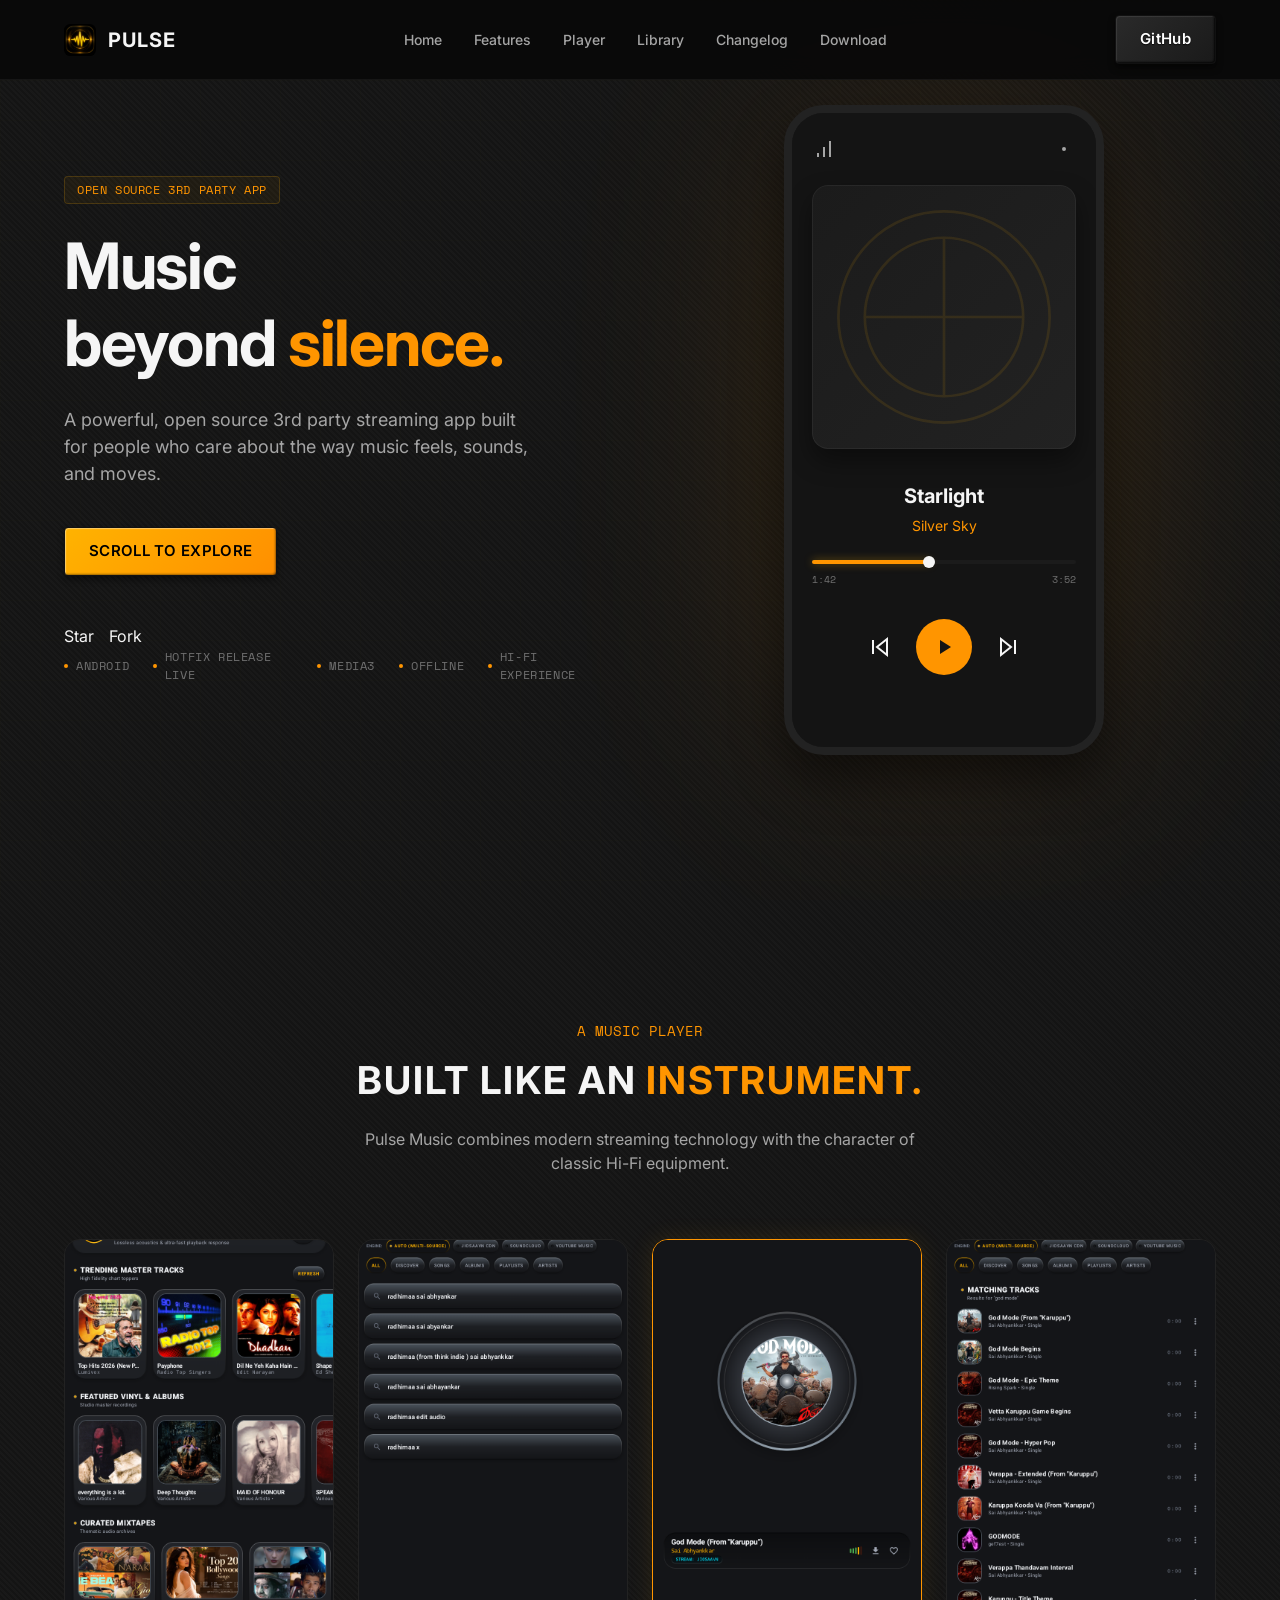
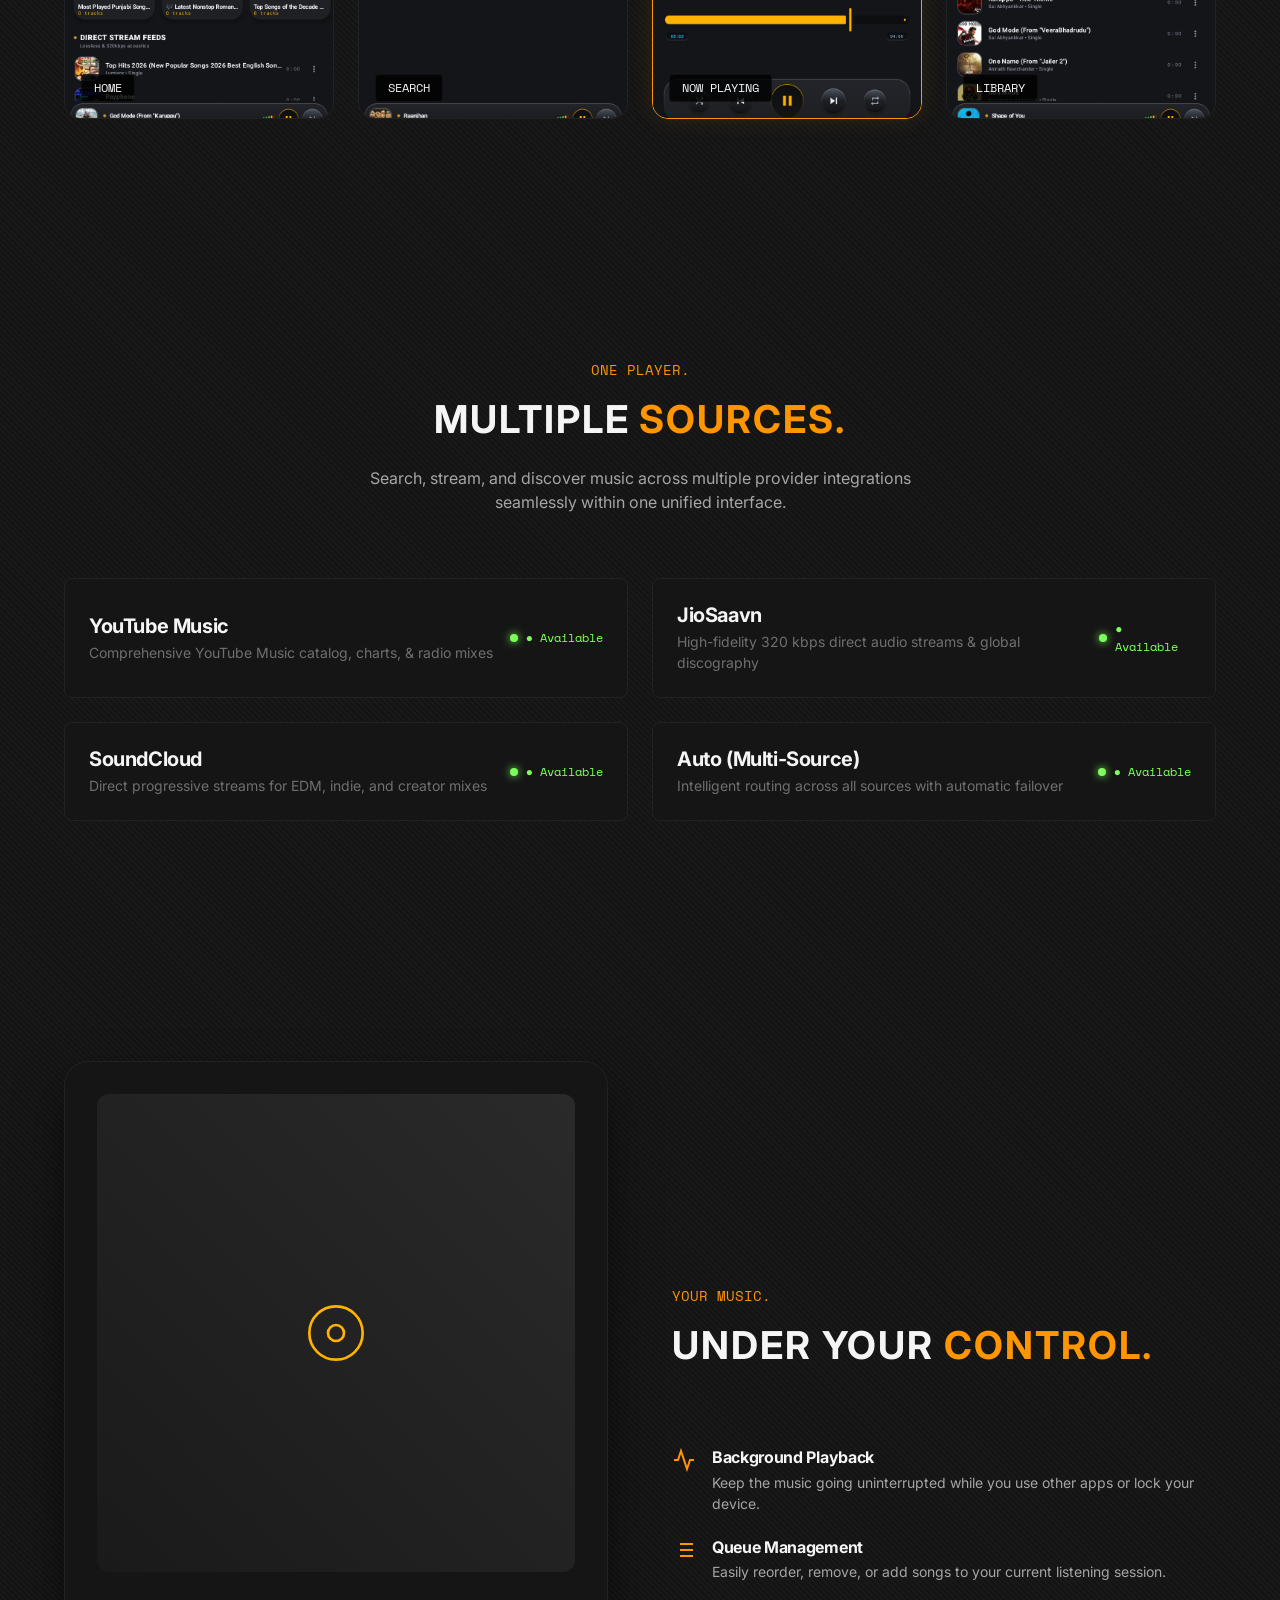
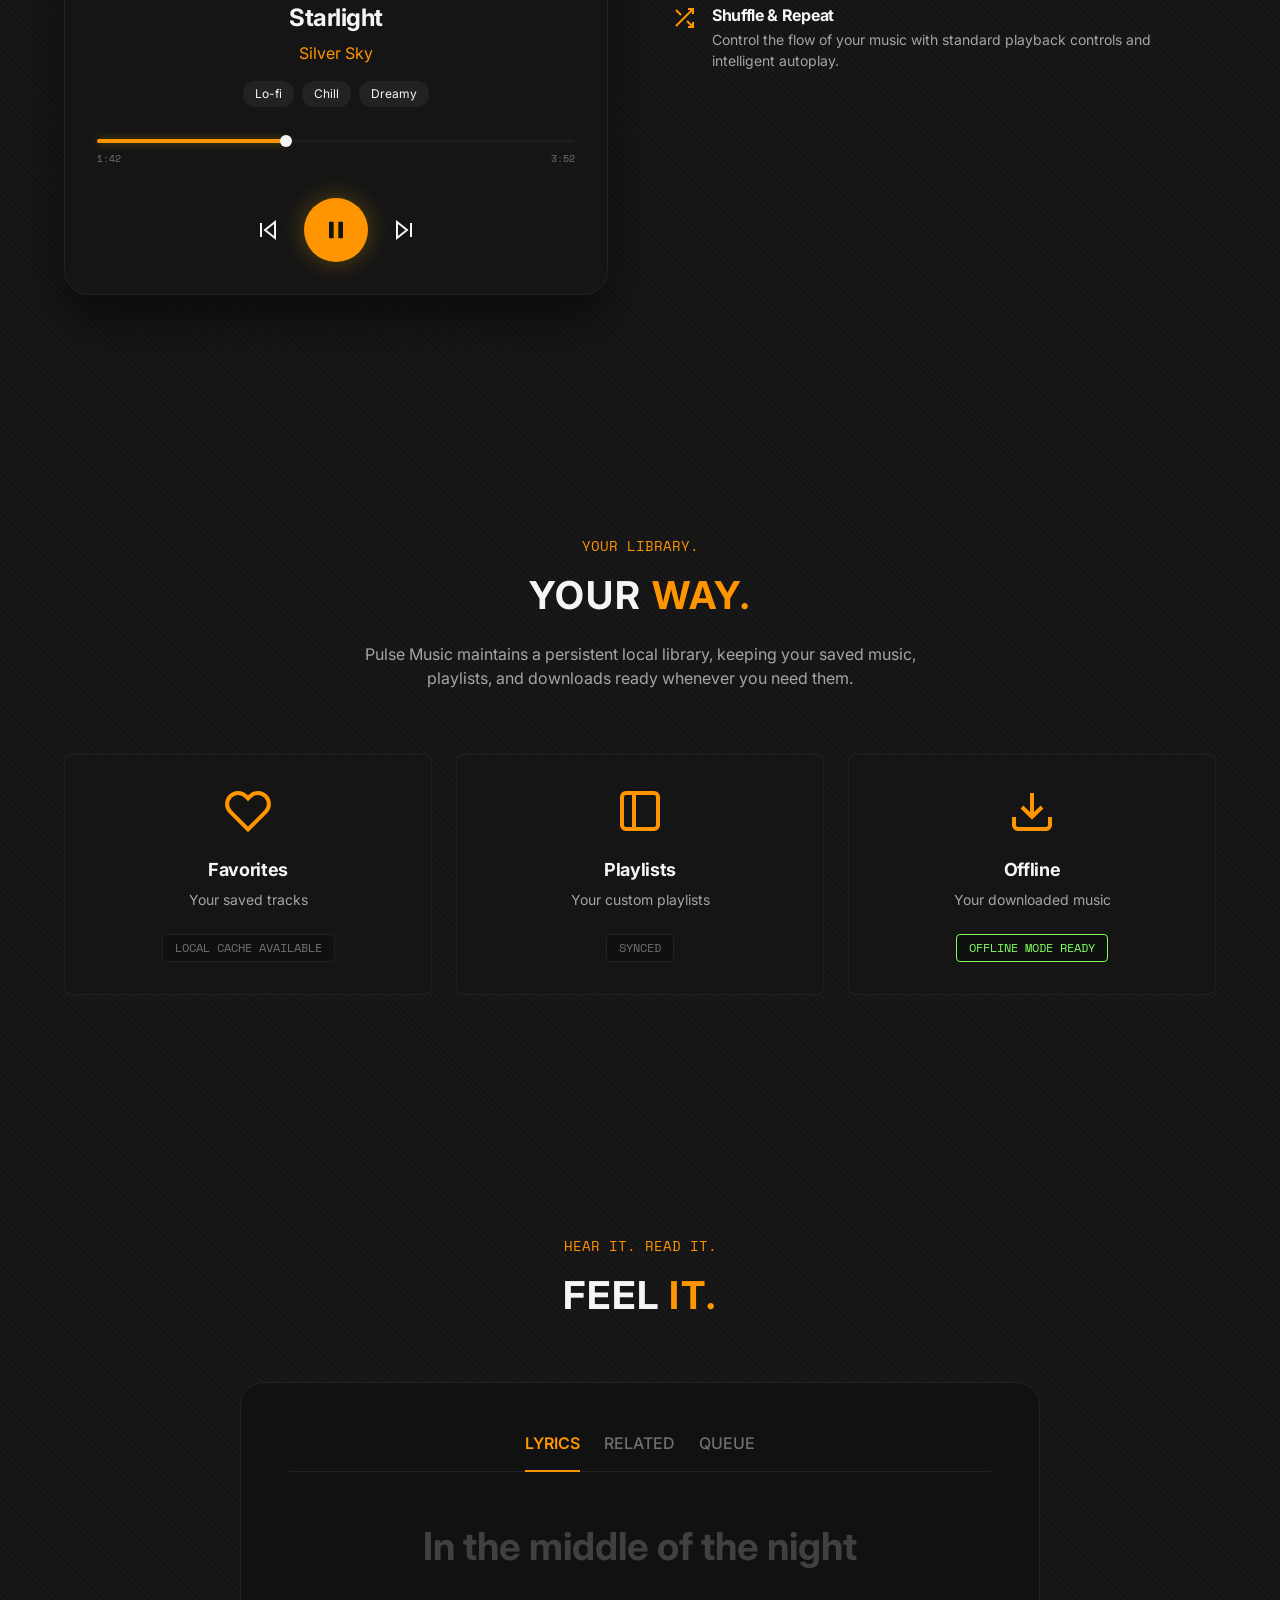
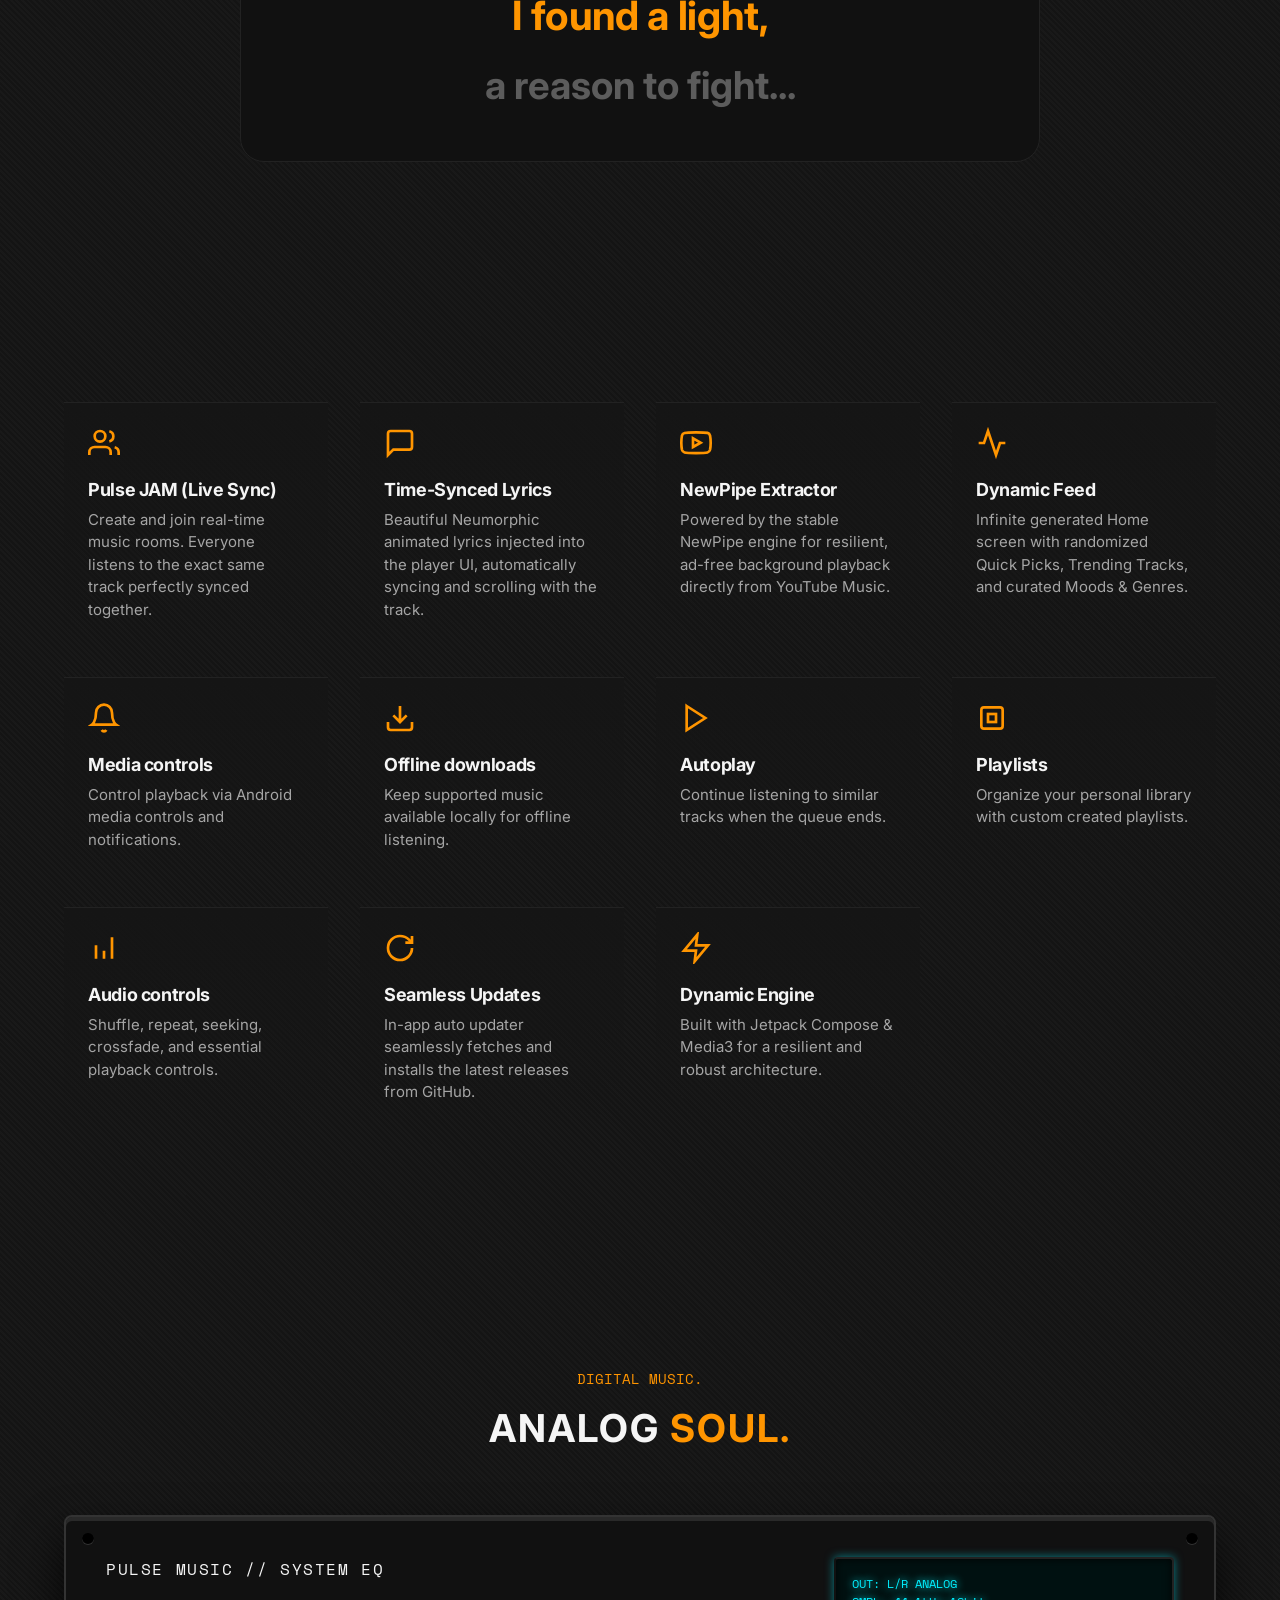
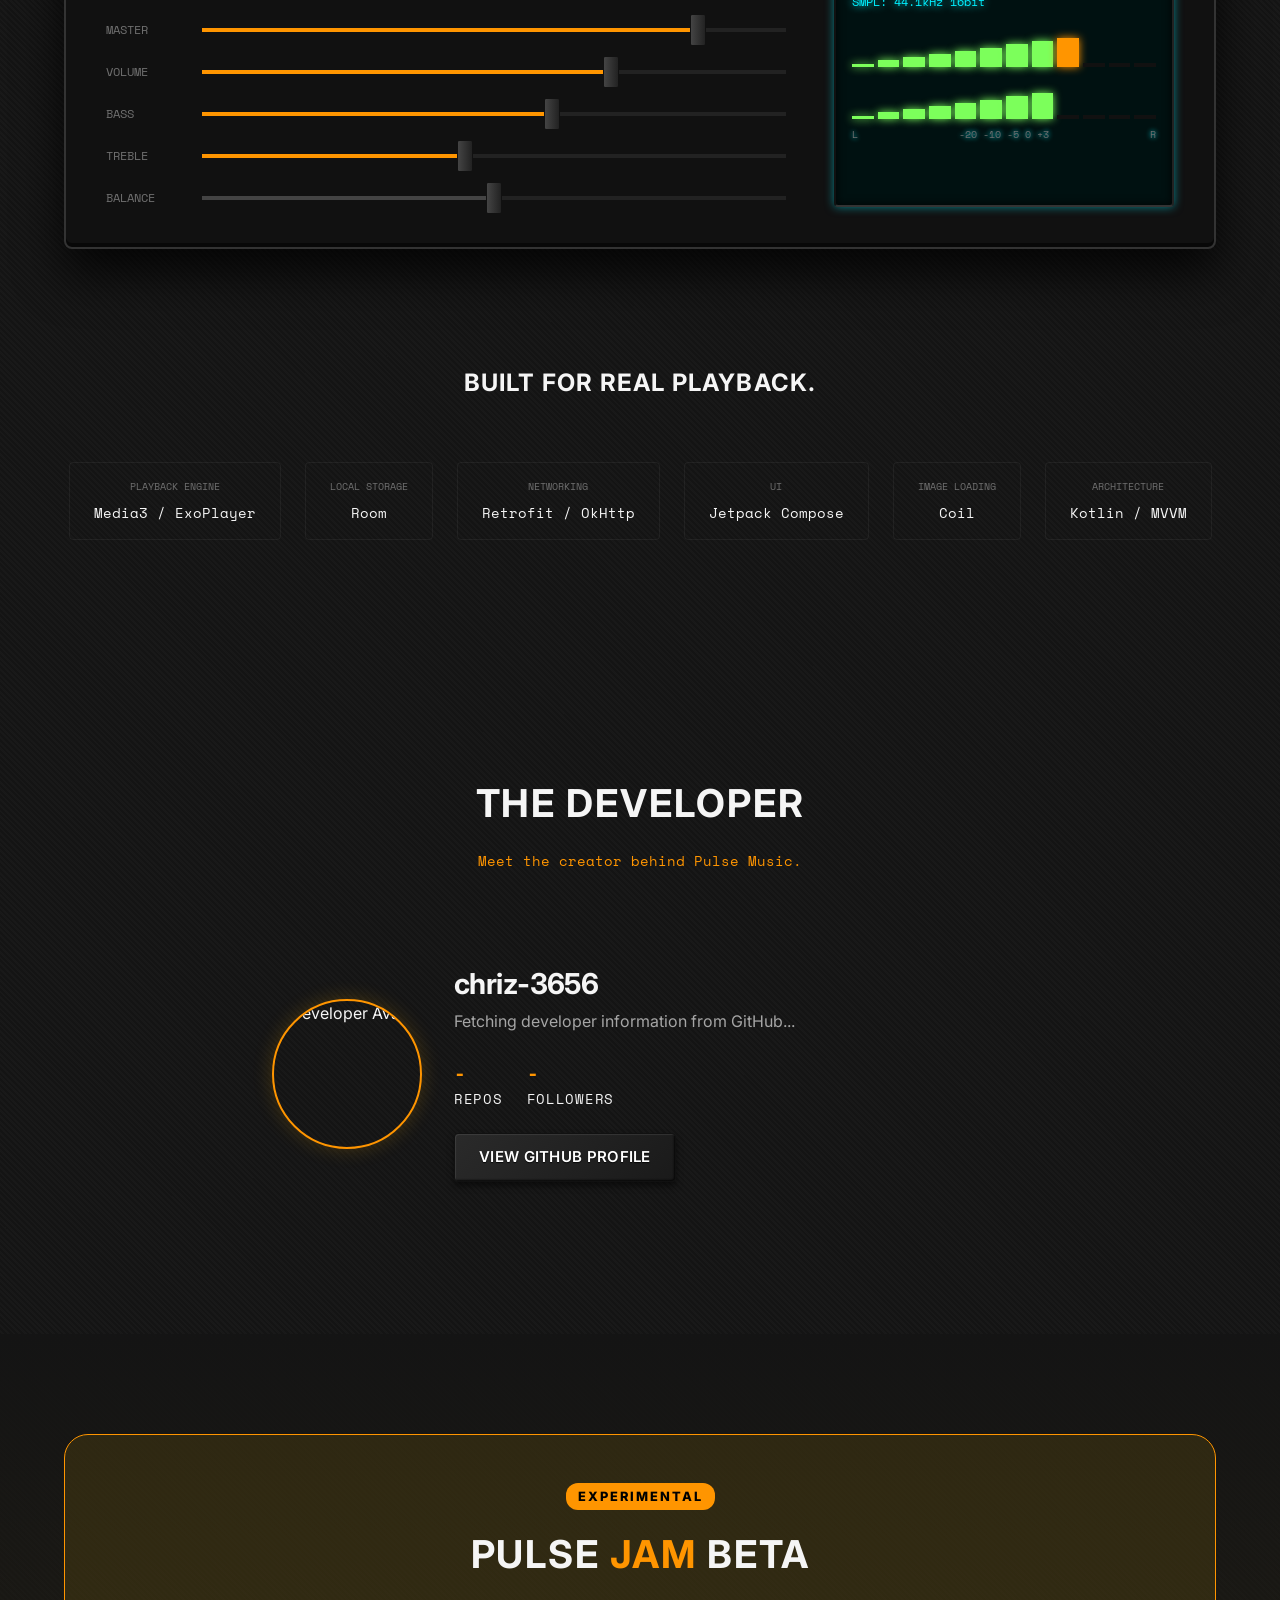
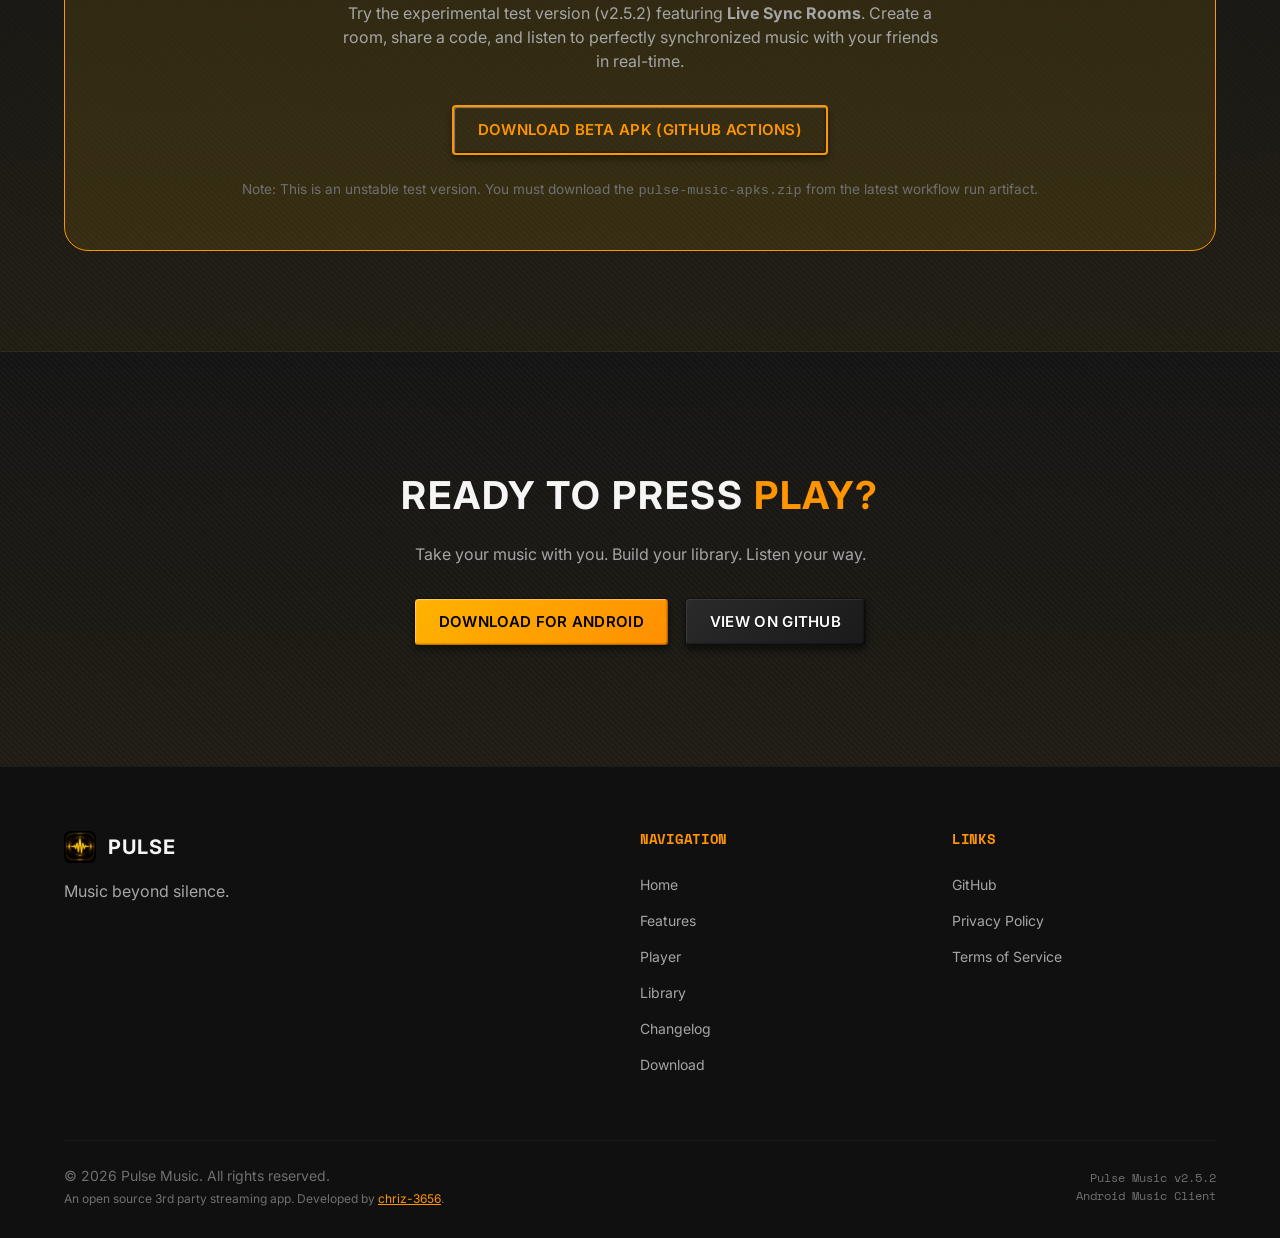
==== commit 10fd3948: "update landing page for v2.5.2 and jam feature" ====
--- a/index.html
+++ b/index.html
@@ -535,7 +535,7 @@
           <span style="background: var(--amber); color: #000; padding: 6px 12px; border-radius: 12px; font-weight: 800; font-size: 0.8rem; letter-spacing: 2px;">EXPERIMENTAL</span>
           <h2 class="section-title" style="margin-top: 24px;">PULSE <span class="text-amber">JAM</span> BETA</h2>
           <p class="section-desc" style="max-width: 600px; margin: 0 auto 32px auto;">
-            Try the experimental test version (v2.5.1) featuring <strong>Live Sync Rooms</strong>. Create a room, share a code, and listen to perfectly synchronized music with your friends in real-time.
+            Try the experimental test version (v2.5.2) featuring <strong>Live Sync Rooms</strong>. Create a room, share a code, and listen to perfectly synchronized music with your friends in real-time.
           </p>
           <div class="download-actions" style="justify-content: center;">
             <a href="https://github.com/chriz-3656/Pulse-Music/actions" class="btn btn-primary" style="background: transparent !important; color: var(--amber) !important; border: 2px solid var(--amber) !important;">DOWNLOAD BETA APK (GITHUB ACTIONS)</a>
@@ -601,7 +601,7 @@
           </span>
         </div>
         <div class="footer-tech">
-          Pulse Music <span class="app-version">v2.1.4</span><br>
+          Pulse Music <span class="app-version">v2.5.2</span><br>
           Android Music Client
         </div>
       </div>
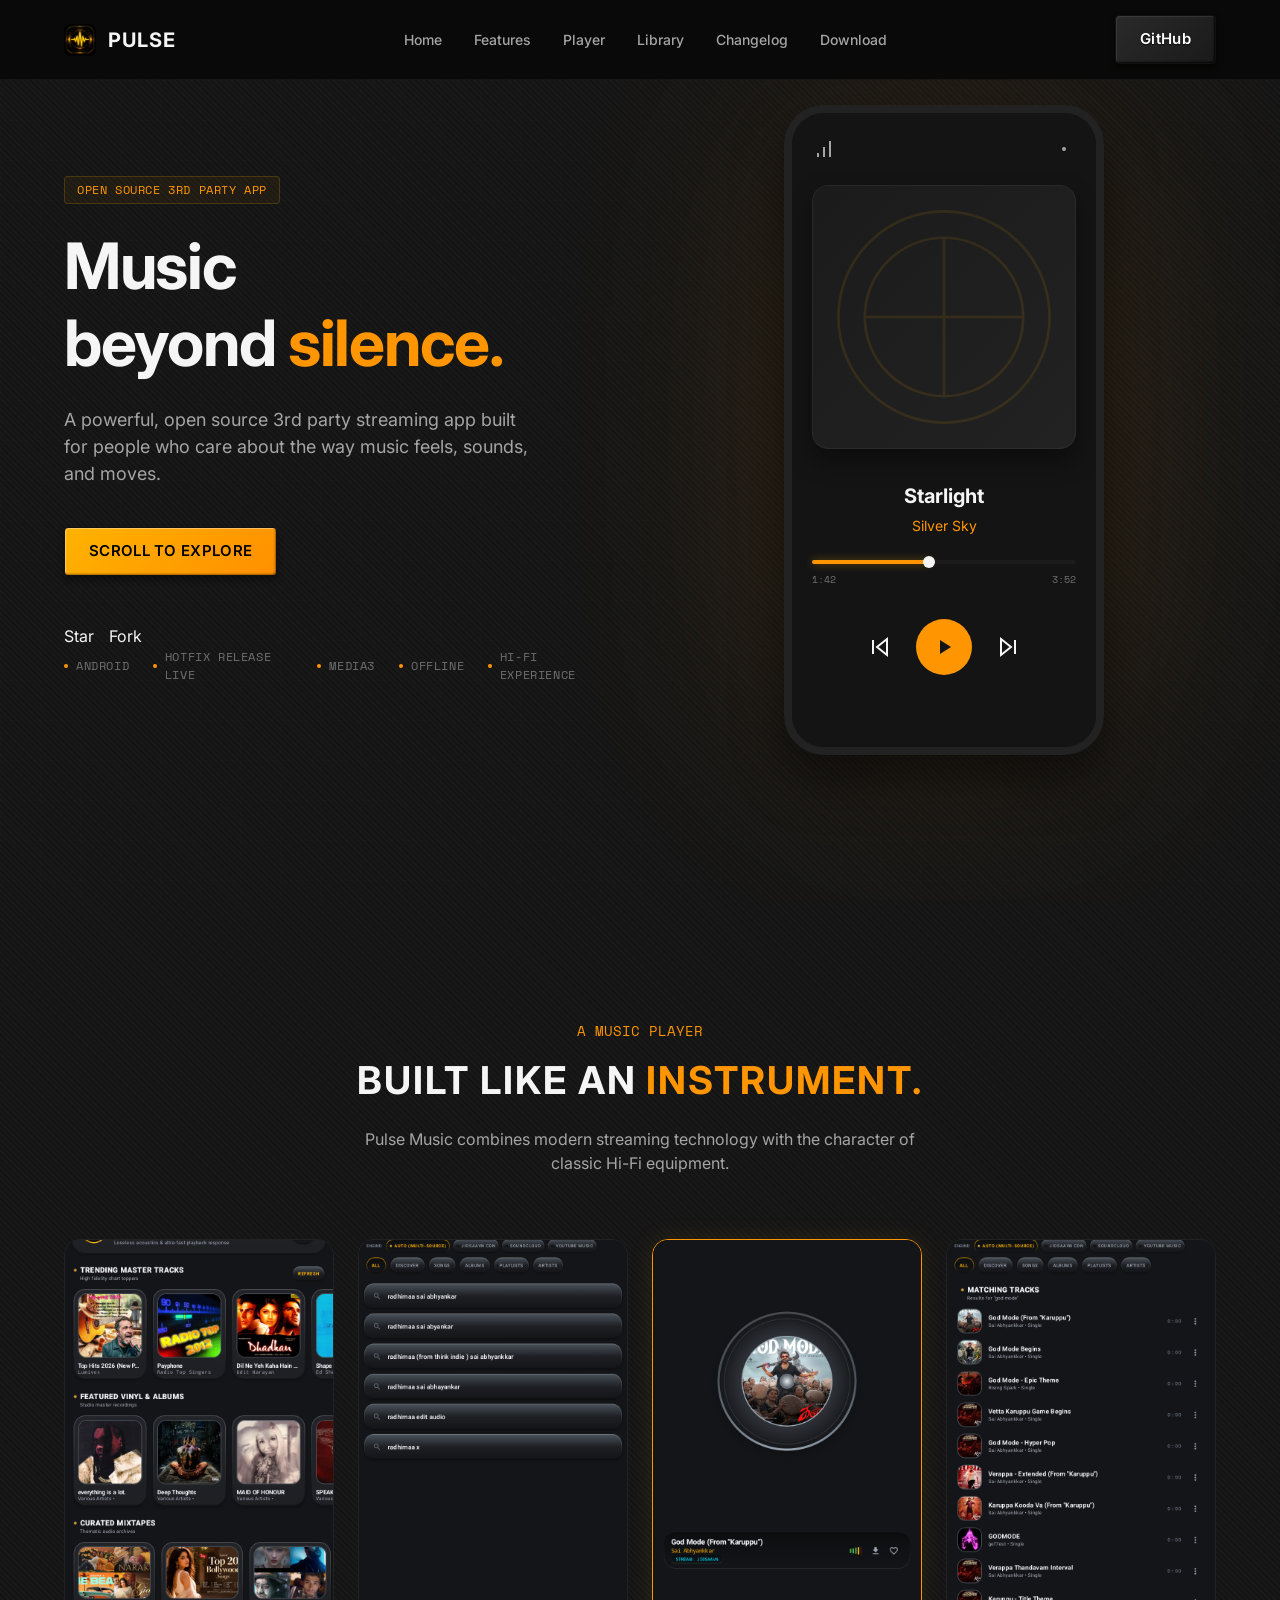
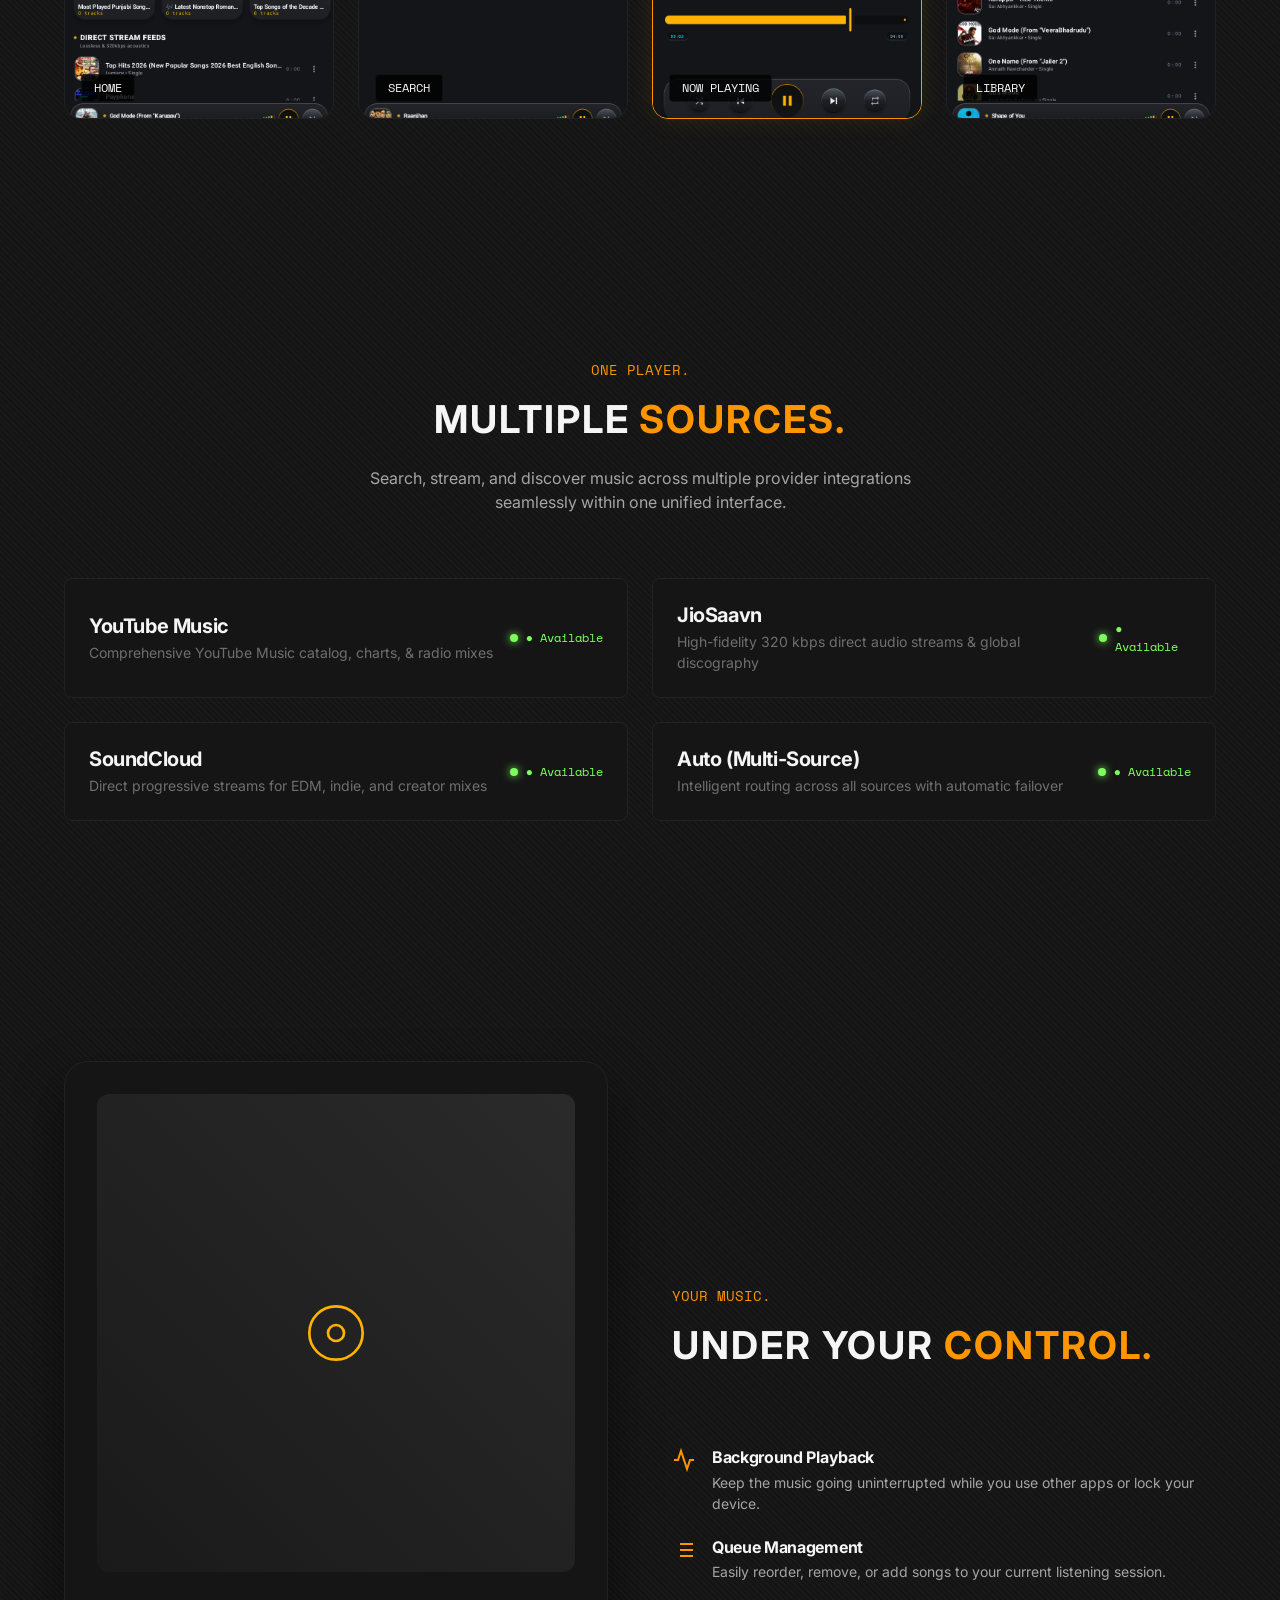
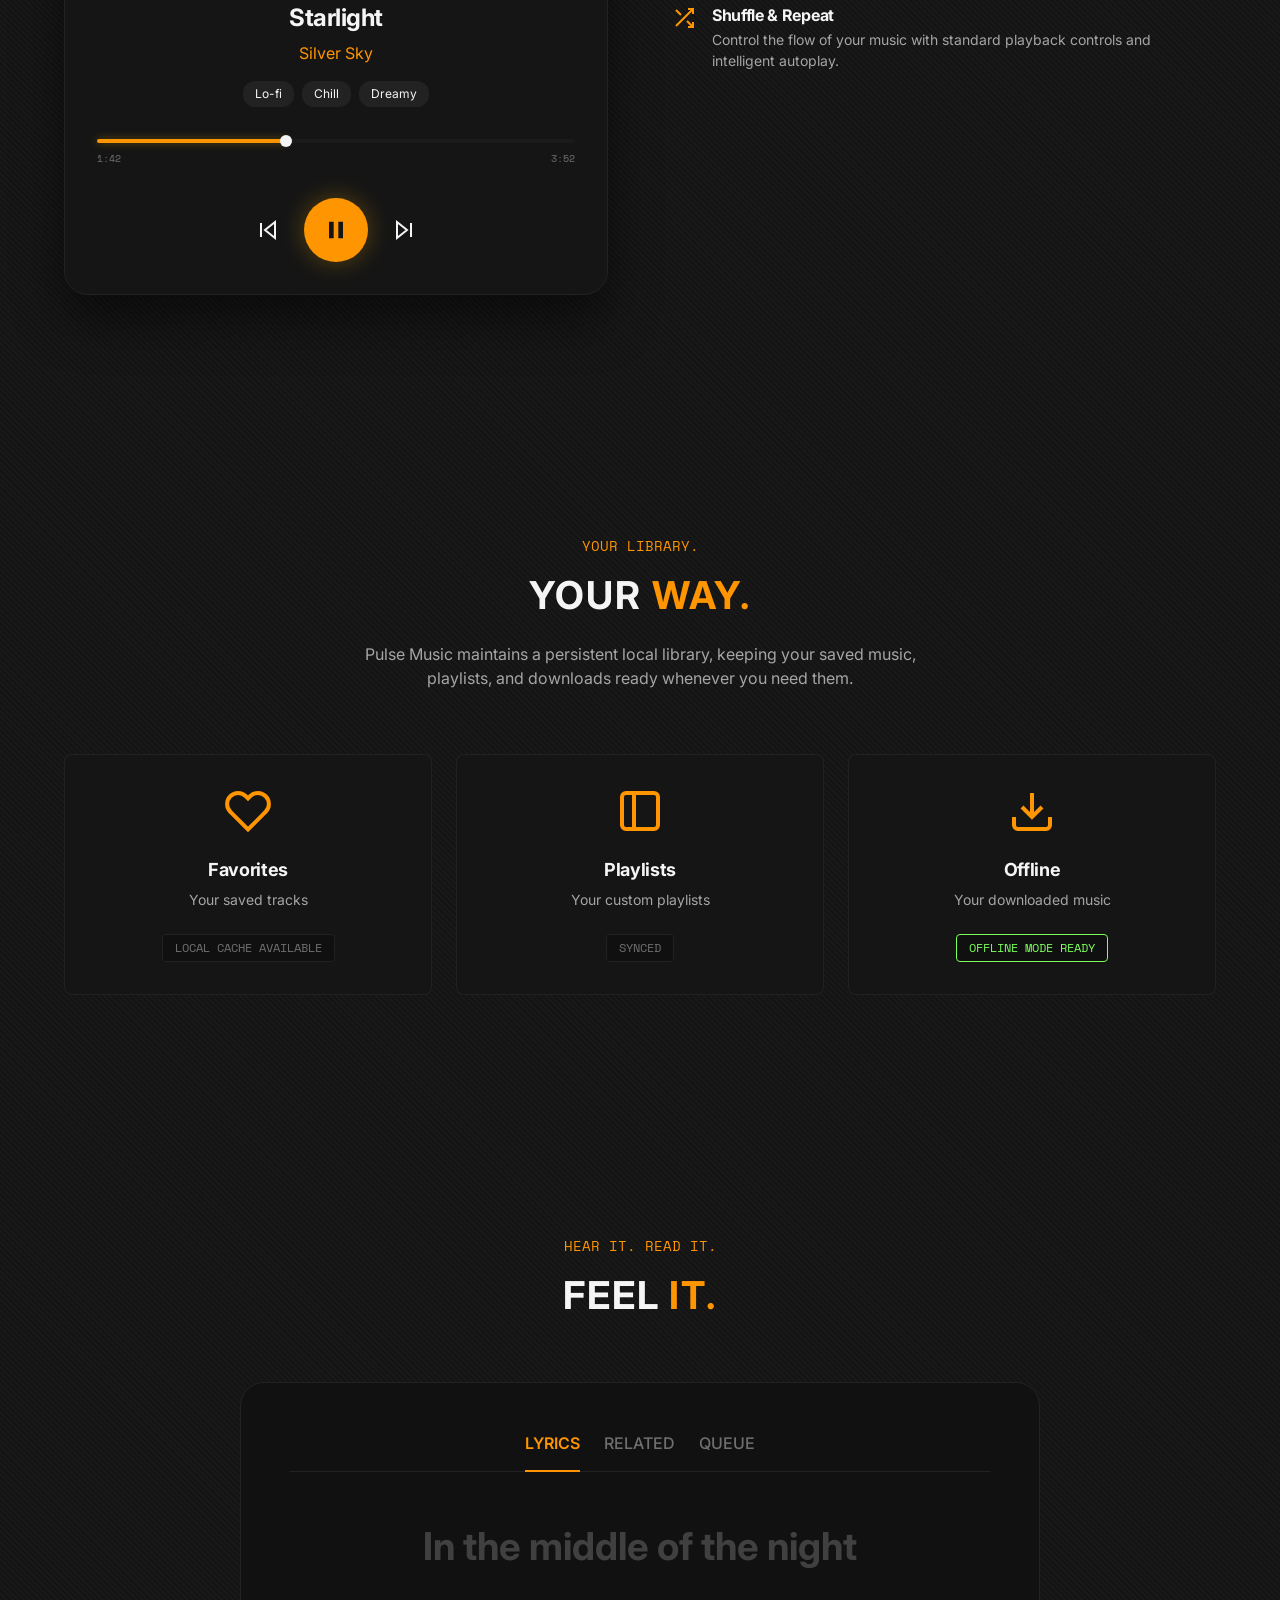
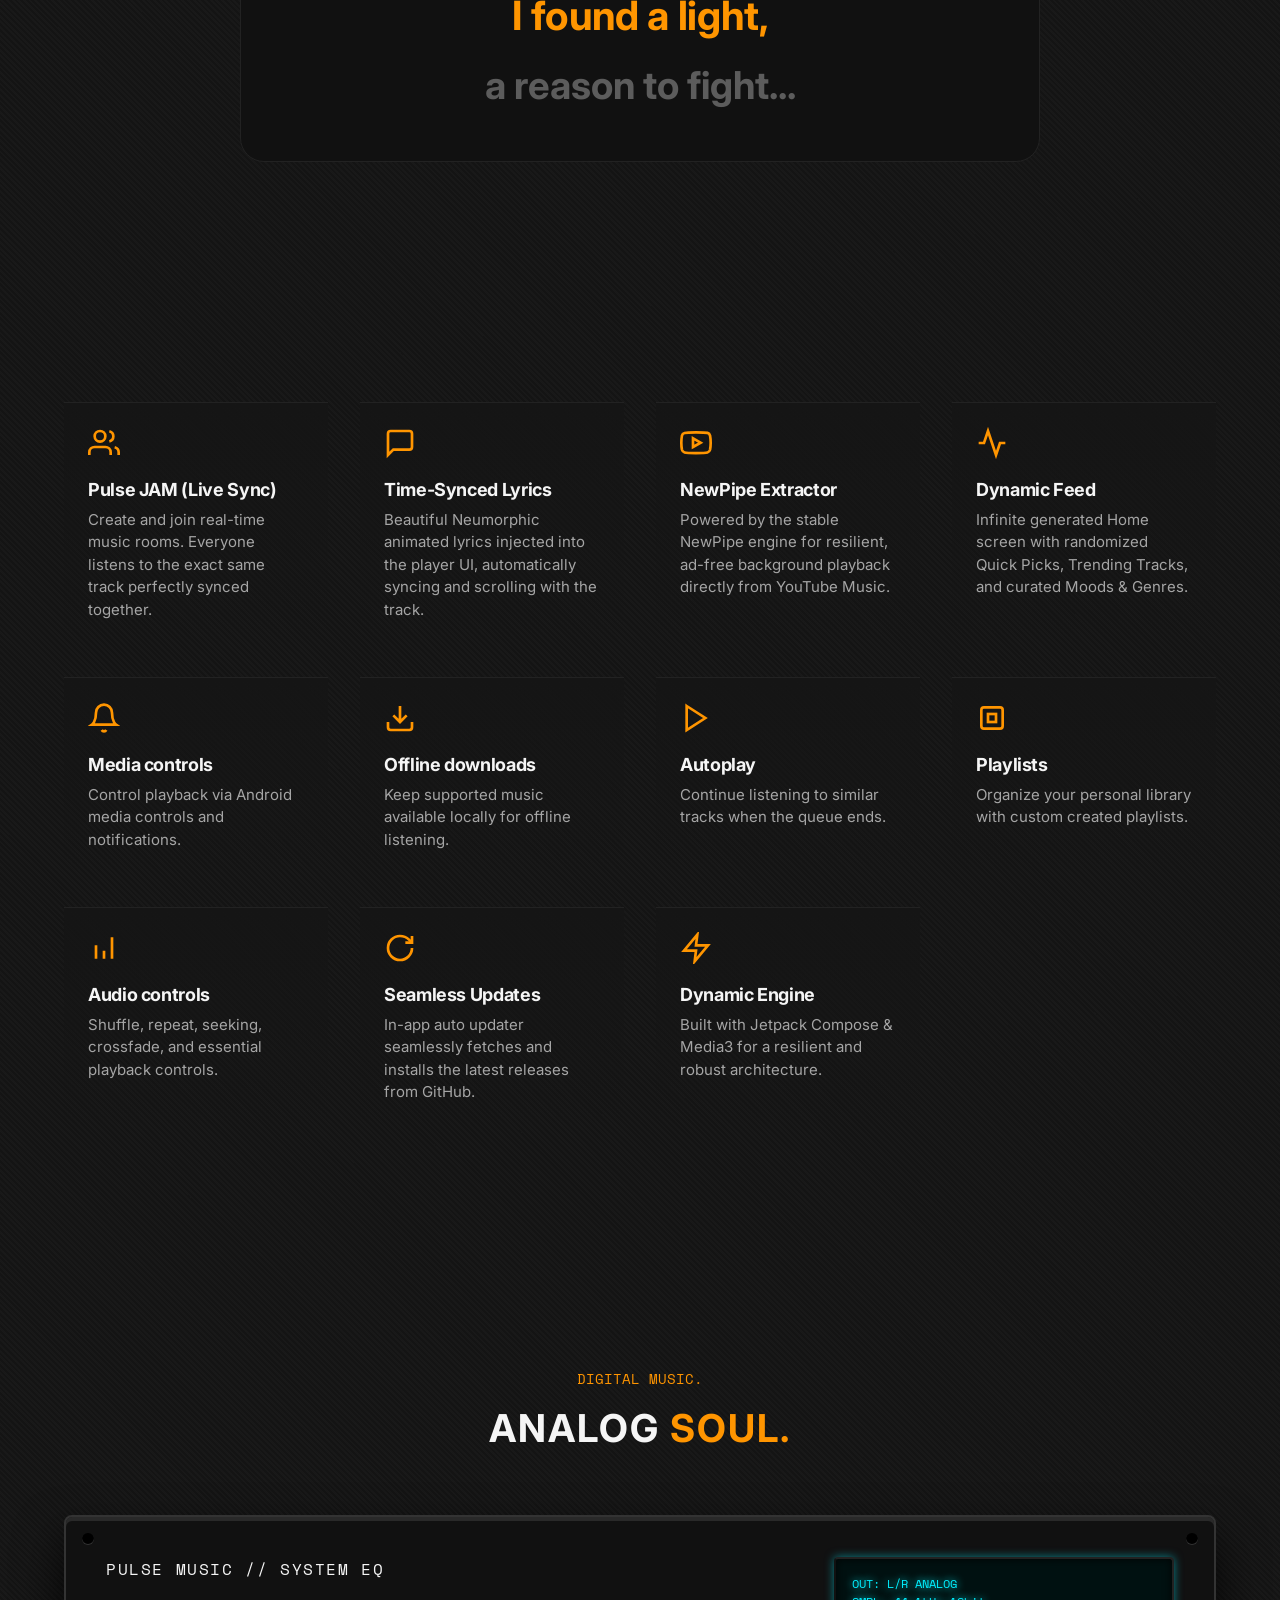
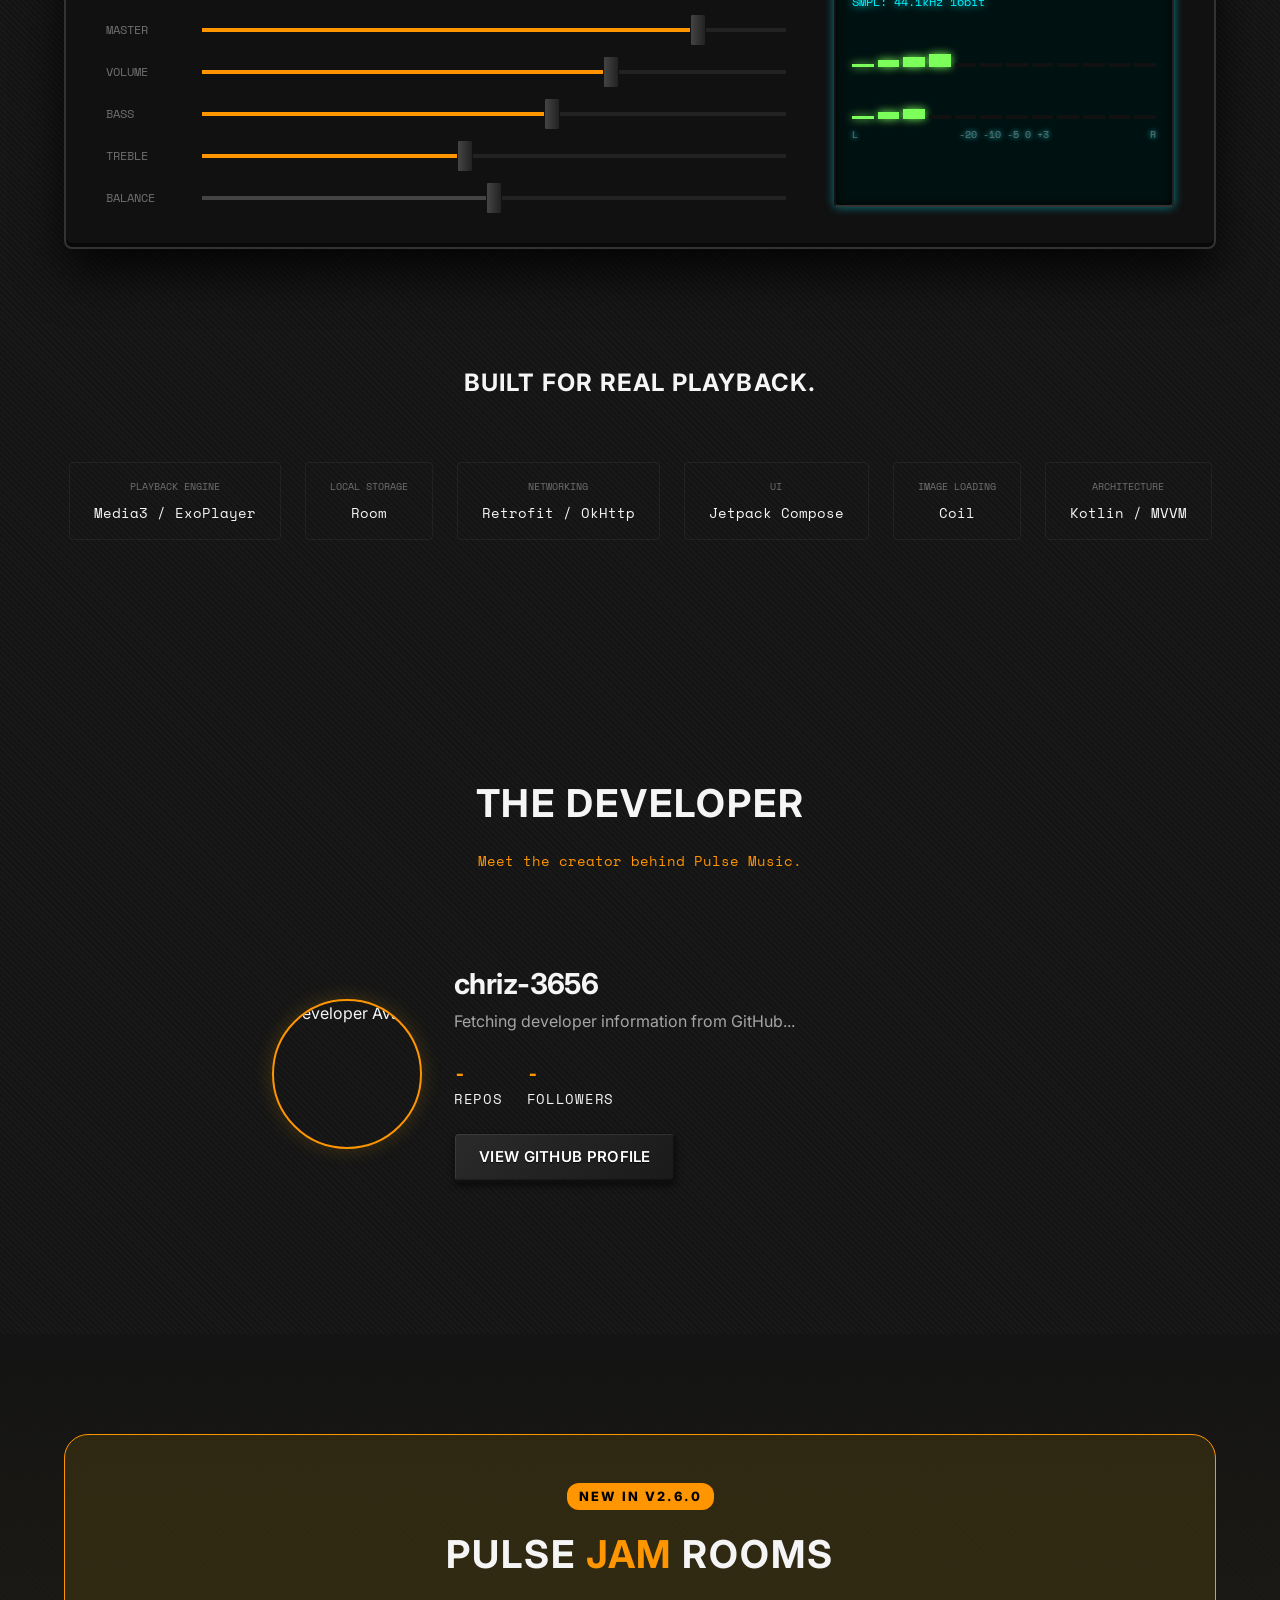
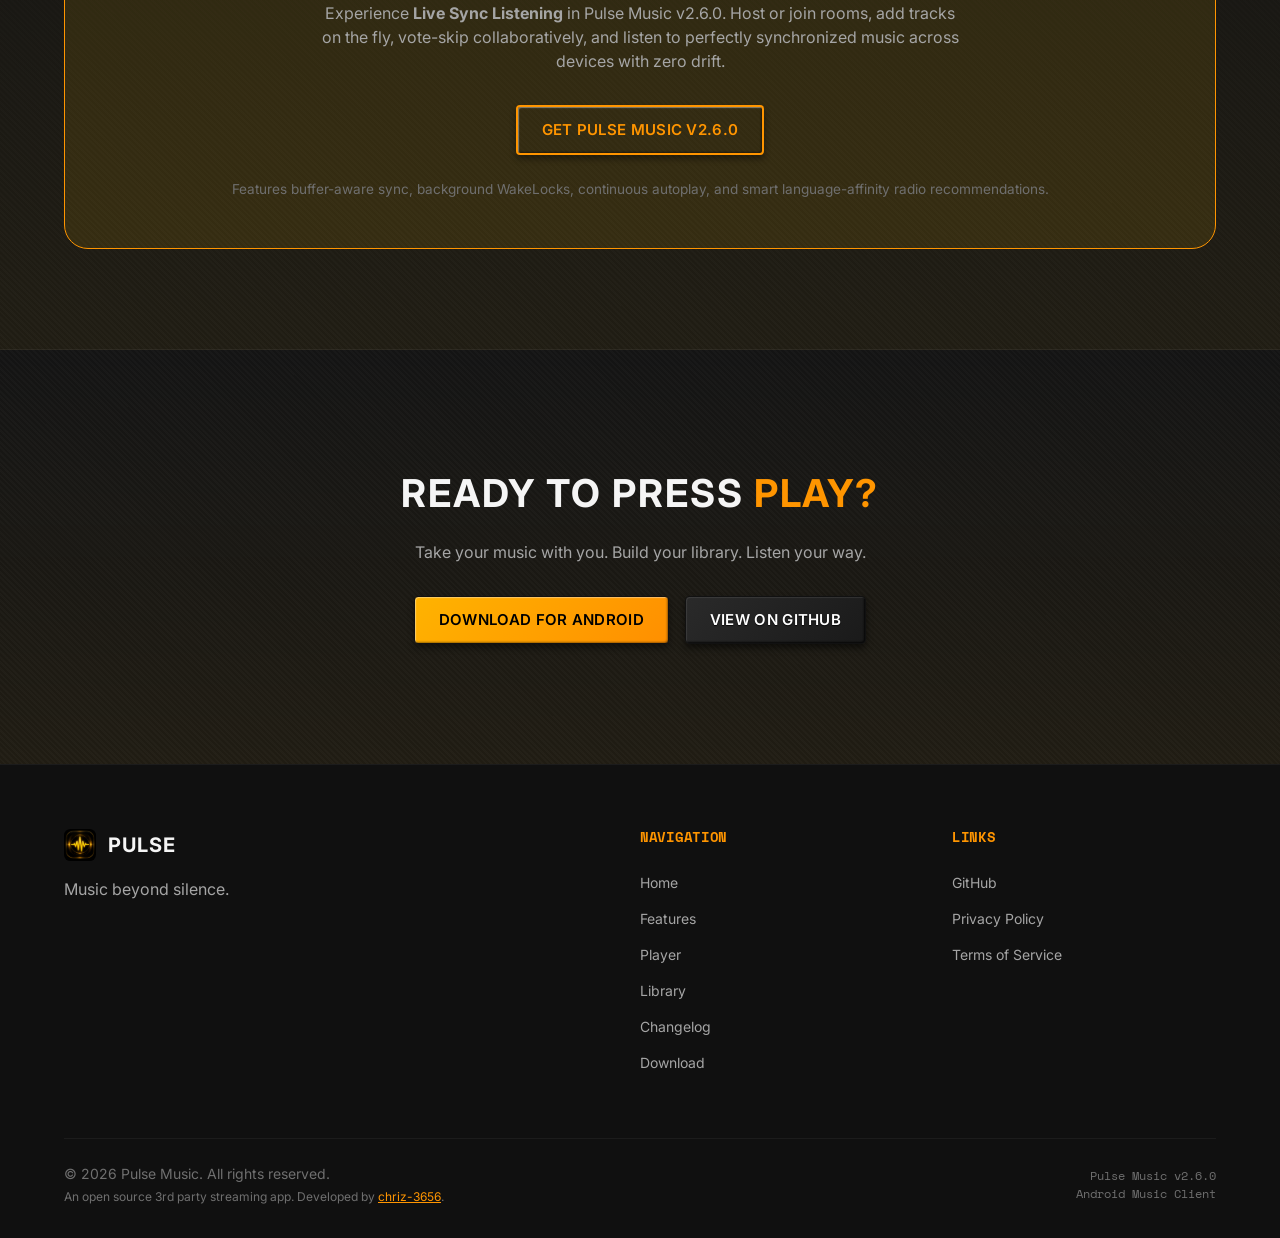
==== commit 86f6f2af: "release: update website and changelog to v2.6.0" ====
--- a/index.html
+++ b/index.html
@@ -528,20 +528,20 @@
       </div>
     </section>
 
-    <!-- Beta Download Section -->
-    <section id="beta-download" style="padding: 100px 0; background: linear-gradient(180deg, var(--bg) 0%, rgba(255,193,7,0.05) 100%);">
+    <!-- Pulse Jam Feature Section -->
+    <section id="pulse-jam" style="padding: 100px 0; background: linear-gradient(180deg, var(--bg) 0%, rgba(255,193,7,0.05) 100%);">
       <div class="container reveal">
         <div style="background: rgba(255, 193, 7, 0.1); border: 1px solid var(--amber); border-radius: 24px; padding: 48px; text-align: center;">
-          <span style="background: var(--amber); color: #000; padding: 6px 12px; border-radius: 12px; font-weight: 800; font-size: 0.8rem; letter-spacing: 2px;">EXPERIMENTAL</span>
-          <h2 class="section-title" style="margin-top: 24px;">PULSE <span class="text-amber">JAM</span> BETA</h2>
-          <p class="section-desc" style="max-width: 600px; margin: 0 auto 32px auto;">
-            Try the experimental test version (v2.5.2) featuring <strong>Live Sync Rooms</strong>. Create a room, share a code, and listen to perfectly synchronized music with your friends in real-time.
+          <span style="background: var(--amber); color: #000; padding: 6px 12px; border-radius: 12px; font-weight: 800; font-size: 0.8rem; letter-spacing: 2px;">NEW IN V2.6.0</span>
+          <h2 class="section-title" style="margin-top: 24px;">PULSE <span class="text-amber">JAM</span> ROOMS</h2>
+          <p class="section-desc" style="max-width: 650px; margin: 0 auto 32px auto;">
+            Experience <strong>Live Sync Listening</strong> in Pulse Music v2.6.0. Host or join rooms, add tracks on the fly, vote-skip collaboratively, and listen to perfectly synchronized music across devices with zero drift.
           </p>
           <div class="download-actions" style="justify-content: center;">
-            <a href="https://github.com/chriz-3656/Pulse-Music/actions" class="btn btn-primary" style="background: transparent !important; color: var(--amber) !important; border: 2px solid var(--amber) !important;">DOWNLOAD BETA APK (GITHUB ACTIONS)</a>
+            <a href="https://github.com/chriz-3656/Pulse-Music/releases/latest" class="btn btn-primary" style="background: transparent !important; color: var(--amber) !important; border: 2px solid var(--amber) !important;">GET PULSE MUSIC V2.6.0</a>
           </div>
           <p style="color: var(--text-muted); font-size: 0.85rem; margin-top: 24px;">
-            Note: This is an unstable test version. You must download the <code>pulse-music-apks.zip</code> from the latest workflow run artifact.
+            Features buffer-aware sync, background WakeLocks, continuous autoplay, and smart language-affinity radio recommendations.
           </p>
         </div>
       </div>
@@ -601,7 +601,7 @@
           </span>
         </div>
         <div class="footer-tech">
-          Pulse Music <span class="app-version">v2.5.2</span><br>
+          Pulse Music <span class="app-version">v2.6.0</span><br>
           Android Music Client
         </div>
       </div>
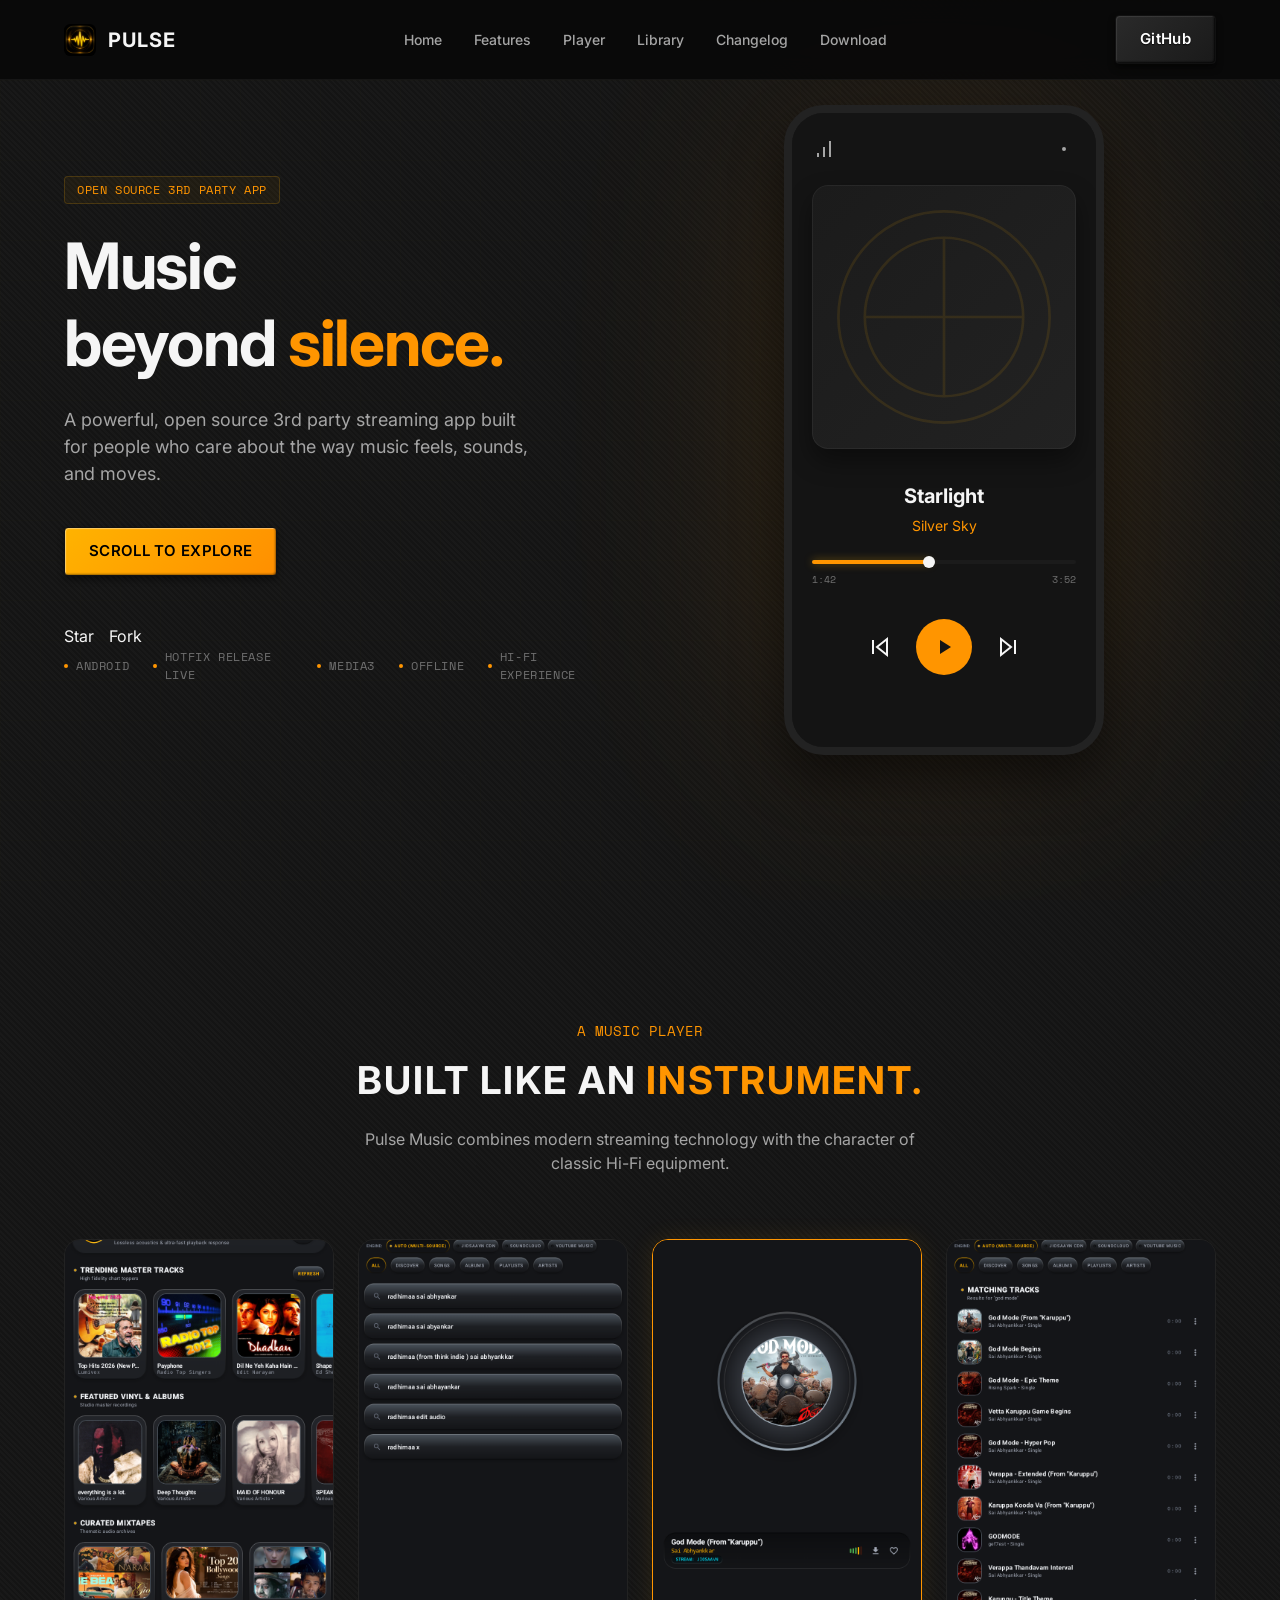
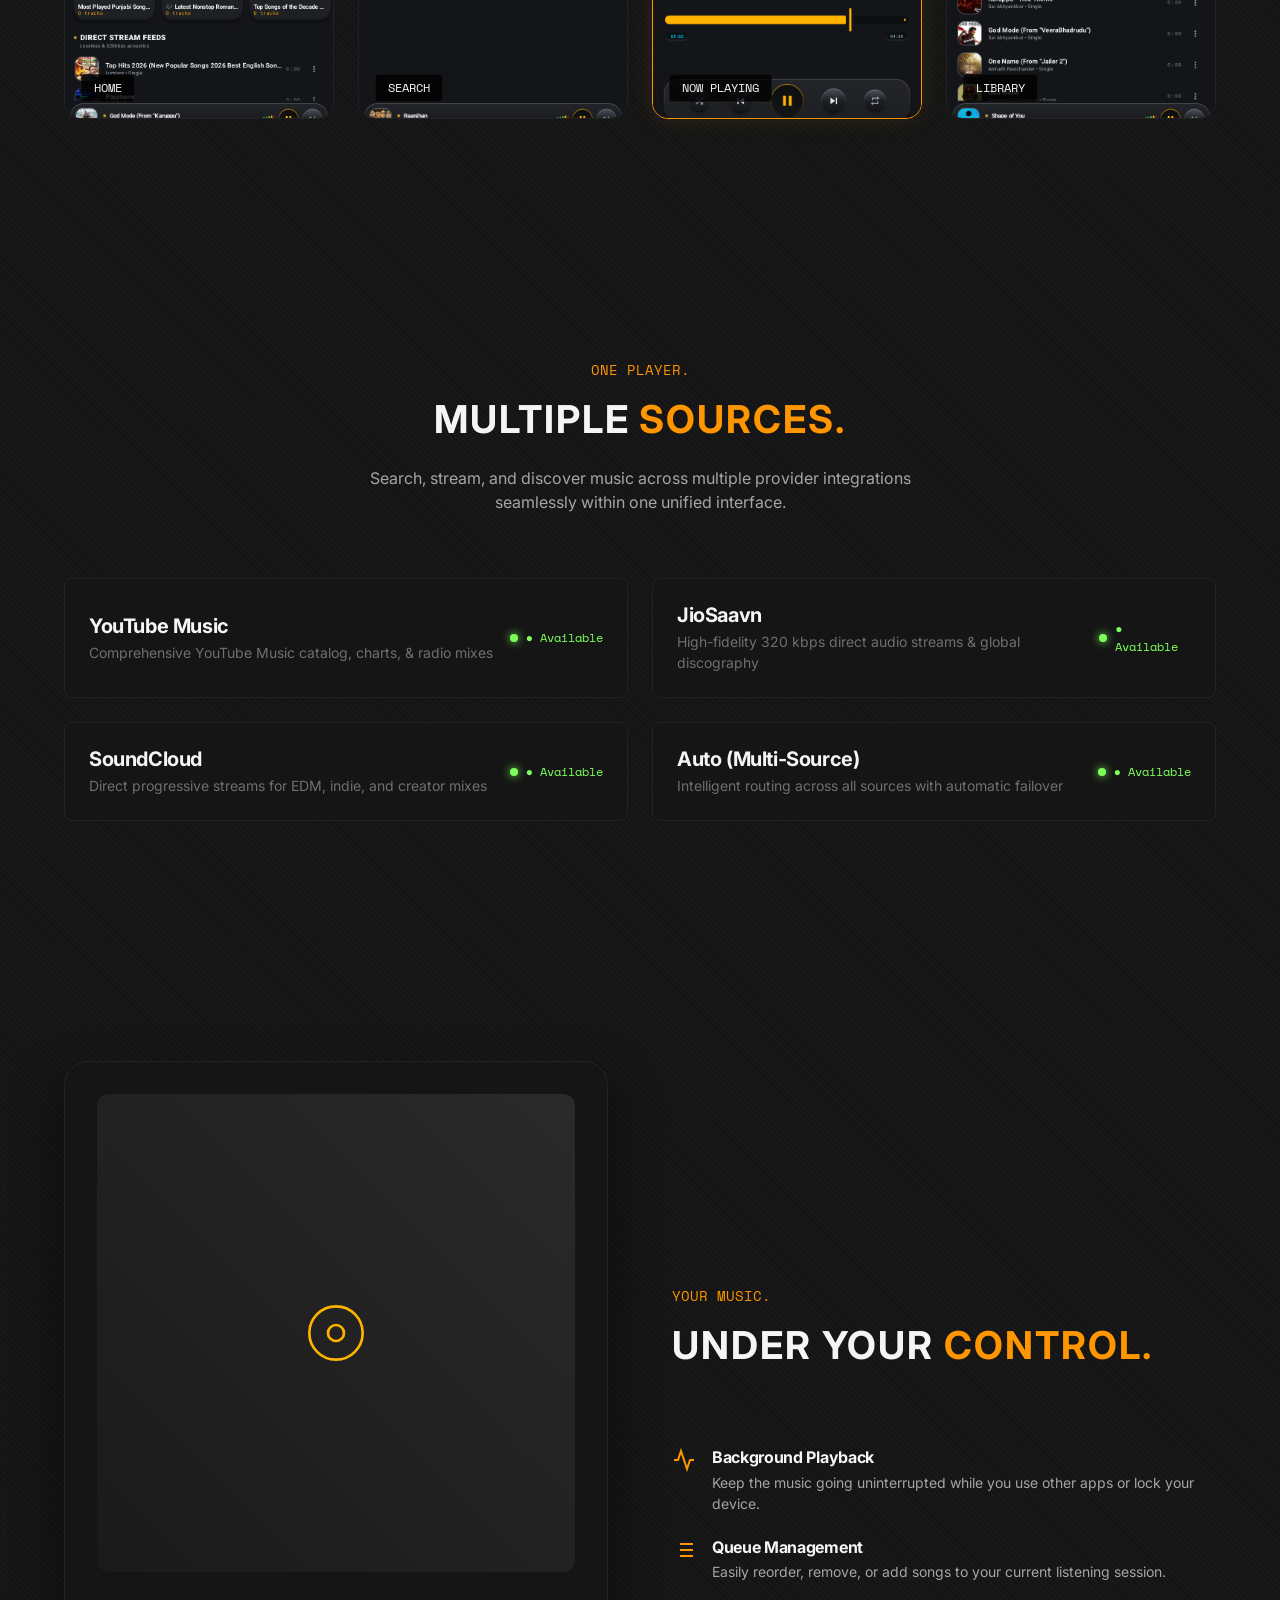
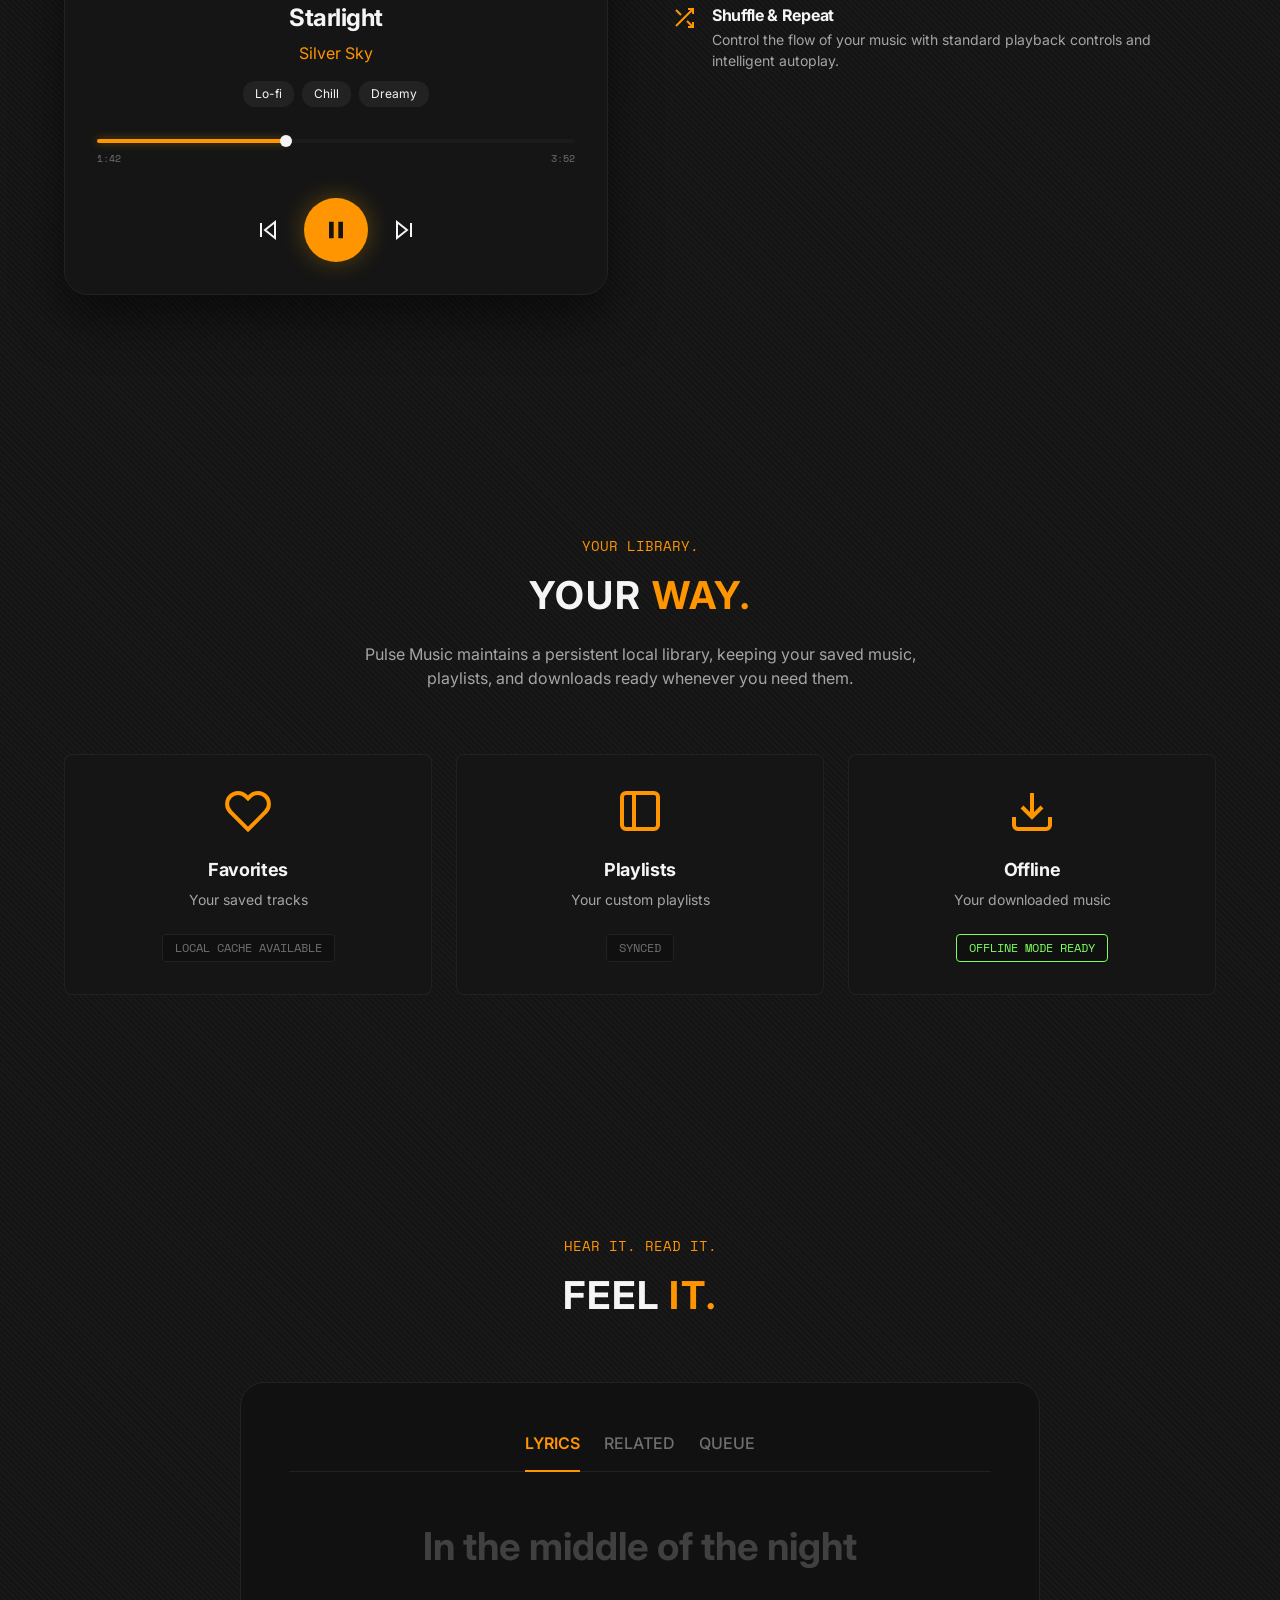
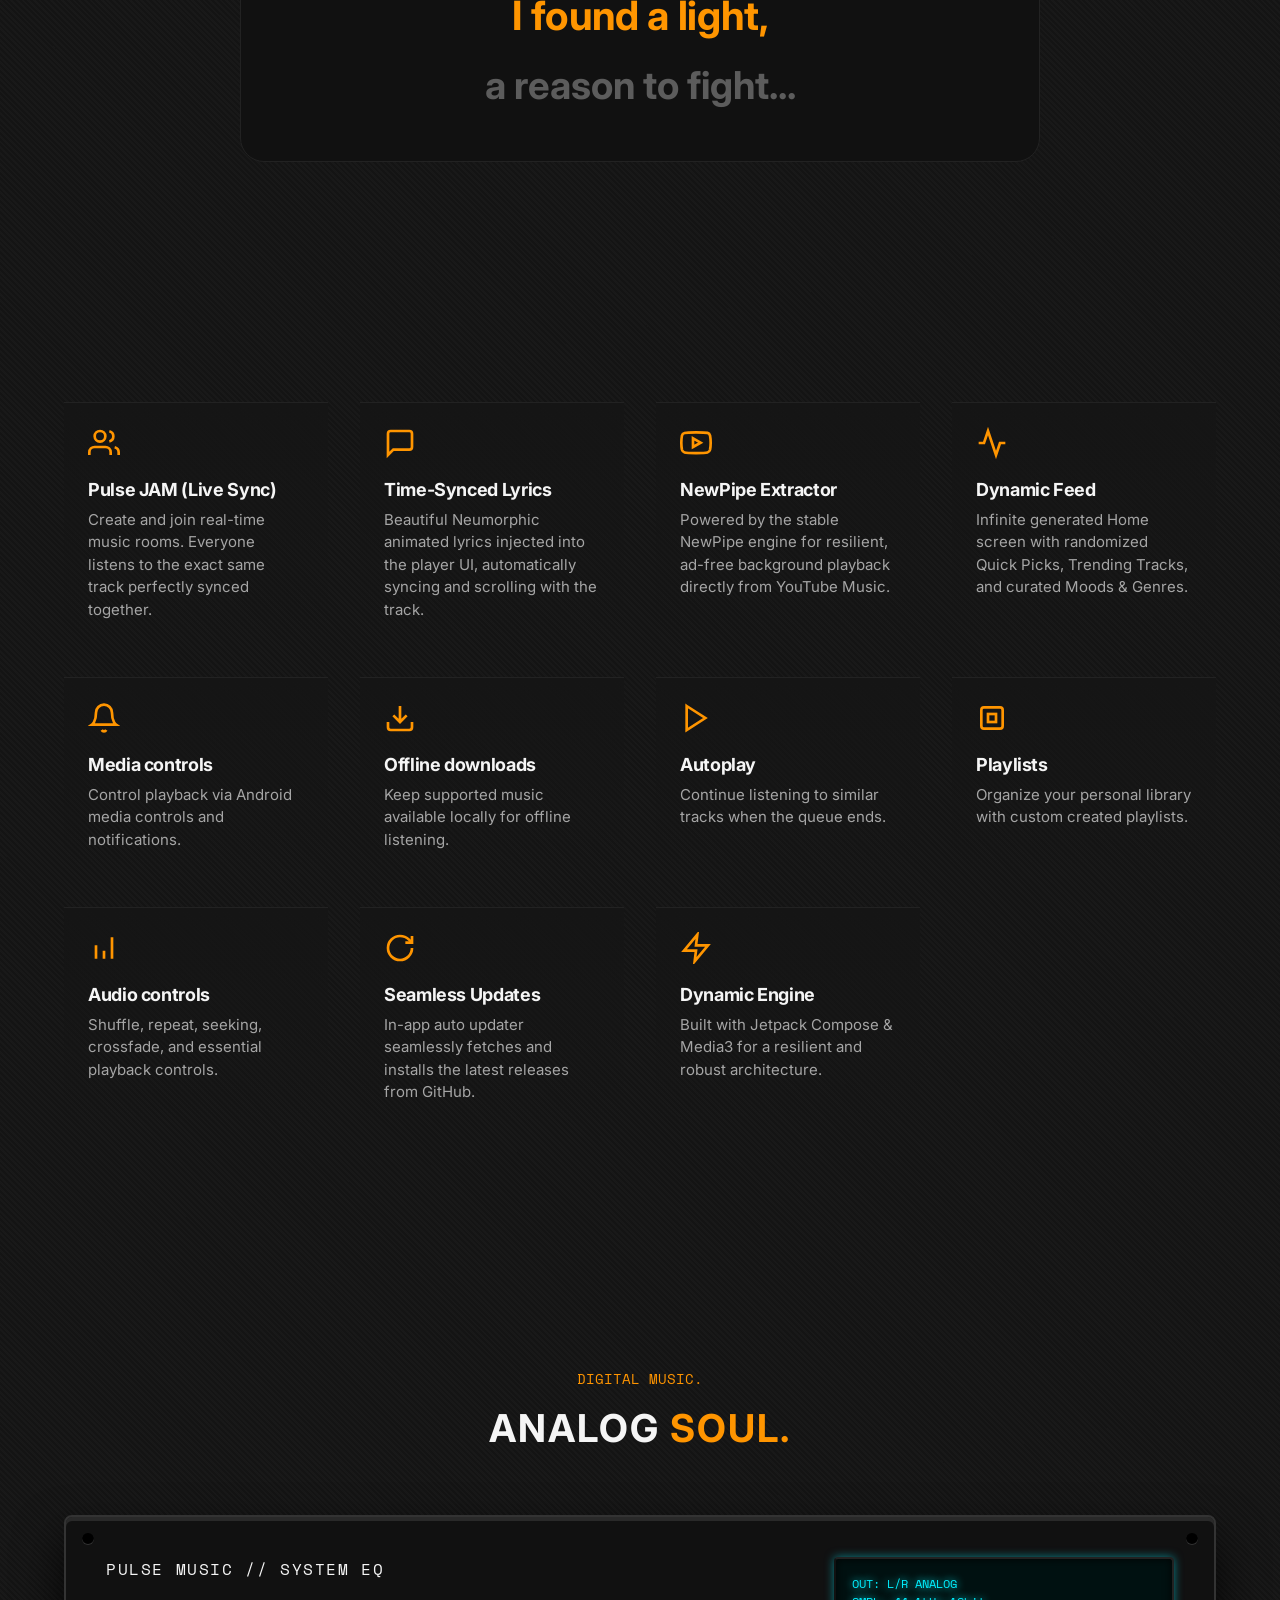
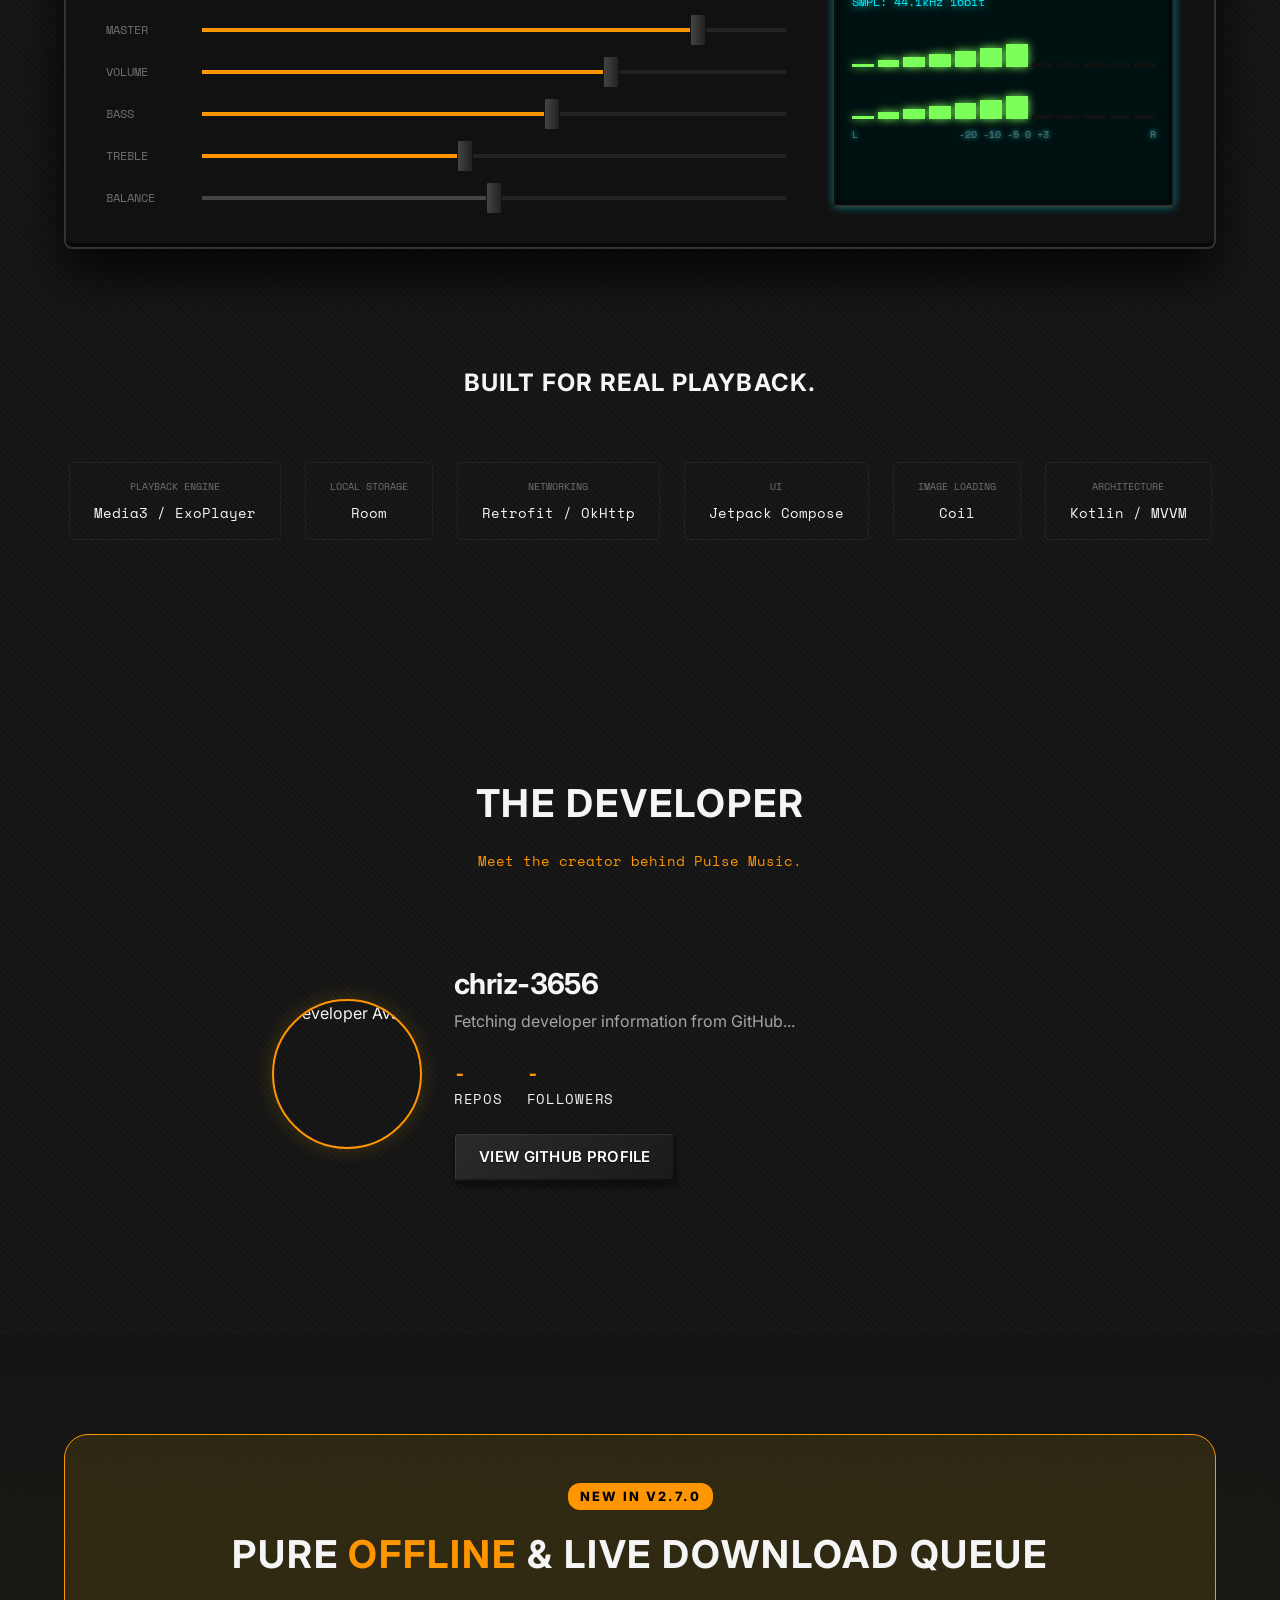
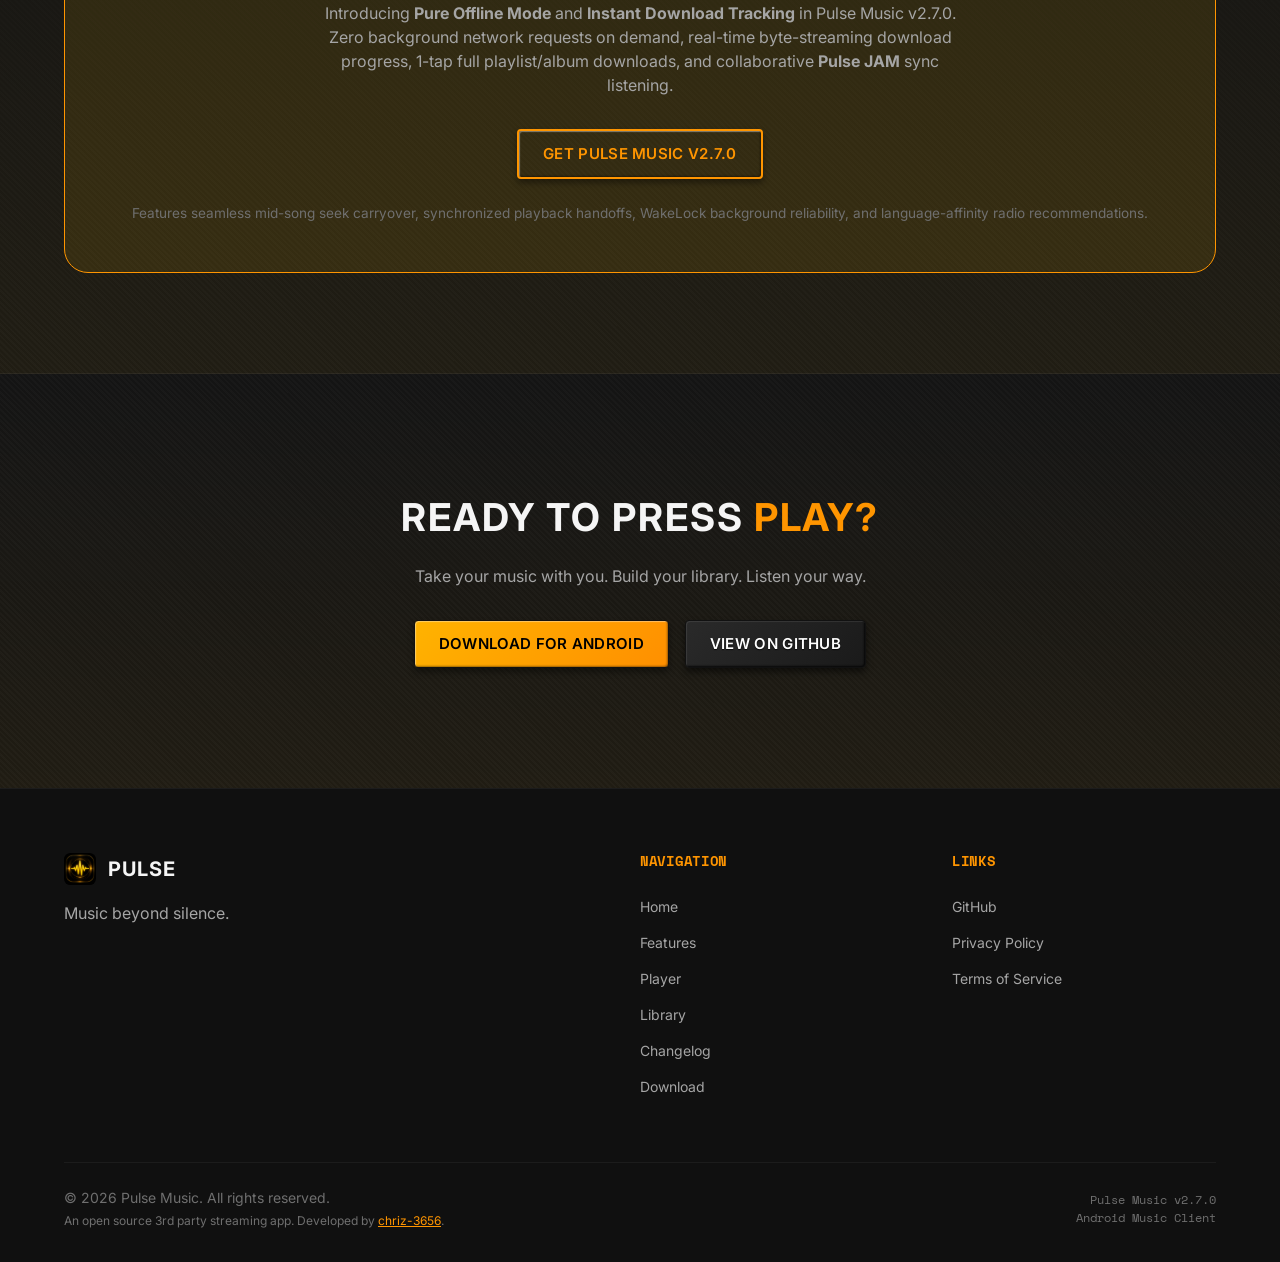
==== commit c98e715b: "chore: bump version to v2.7.0 and update landing page documentation" ====
--- a/index.html
+++ b/index.html
@@ -528,20 +528,20 @@
       </div>
     </section>
 
-    <!-- Pulse Jam Feature Section -->
+    <!-- Pulse Jam & Pure Offline Feature Section -->
     <section id="pulse-jam" style="padding: 100px 0; background: linear-gradient(180deg, var(--bg) 0%, rgba(255,193,7,0.05) 100%);">
       <div class="container reveal">
         <div style="background: rgba(255, 193, 7, 0.1); border: 1px solid var(--amber); border-radius: 24px; padding: 48px; text-align: center;">
-          <span style="background: var(--amber); color: #000; padding: 6px 12px; border-radius: 12px; font-weight: 800; font-size: 0.8rem; letter-spacing: 2px;">NEW IN V2.6.0</span>
-          <h2 class="section-title" style="margin-top: 24px;">PULSE <span class="text-amber">JAM</span> ROOMS</h2>
+          <span style="background: var(--amber); color: #000; padding: 6px 12px; border-radius: 12px; font-weight: 800; font-size: 0.8rem; letter-spacing: 2px;">NEW IN V2.7.0</span>
+          <h2 class="section-title" style="margin-top: 24px;">PURE <span class="text-amber">OFFLINE</span> & LIVE DOWNLOAD QUEUE</h2>
           <p class="section-desc" style="max-width: 650px; margin: 0 auto 32px auto;">
-            Experience <strong>Live Sync Listening</strong> in Pulse Music v2.6.0. Host or join rooms, add tracks on the fly, vote-skip collaboratively, and listen to perfectly synchronized music across devices with zero drift.
+            Introducing <strong>Pure Offline Mode</strong> and <strong>Instant Download Tracking</strong> in Pulse Music v2.7.0. Zero background network requests on demand, real-time byte-streaming download progress, 1-tap full playlist/album downloads, and collaborative <strong>Pulse JAM</strong> sync listening.
           </p>
           <div class="download-actions" style="justify-content: center;">
-            <a href="https://github.com/chriz-3656/Pulse-Music/releases/latest" class="btn btn-primary" style="background: transparent !important; color: var(--amber) !important; border: 2px solid var(--amber) !important;">GET PULSE MUSIC V2.6.0</a>
+            <a href="https://github.com/chriz-3656/Pulse-Music/releases/latest" class="btn btn-primary" style="background: transparent !important; color: var(--amber) !important; border: 2px solid var(--amber) !important;">GET PULSE MUSIC V2.7.0</a>
           </div>
           <p style="color: var(--text-muted); font-size: 0.85rem; margin-top: 24px;">
-            Features buffer-aware sync, background WakeLocks, continuous autoplay, and smart language-affinity radio recommendations.
+            Features seamless mid-song seek carryover, synchronized playback handoffs, WakeLock background reliability, and language-affinity radio recommendations.
           </p>
         </div>
       </div>
@@ -601,7 +601,7 @@
           </span>
         </div>
         <div class="footer-tech">
-          Pulse Music <span class="app-version">v2.6.0</span><br>
+          Pulse Music <span class="app-version">v2.7.0</span><br>
           Android Music Client
         </div>
       </div>
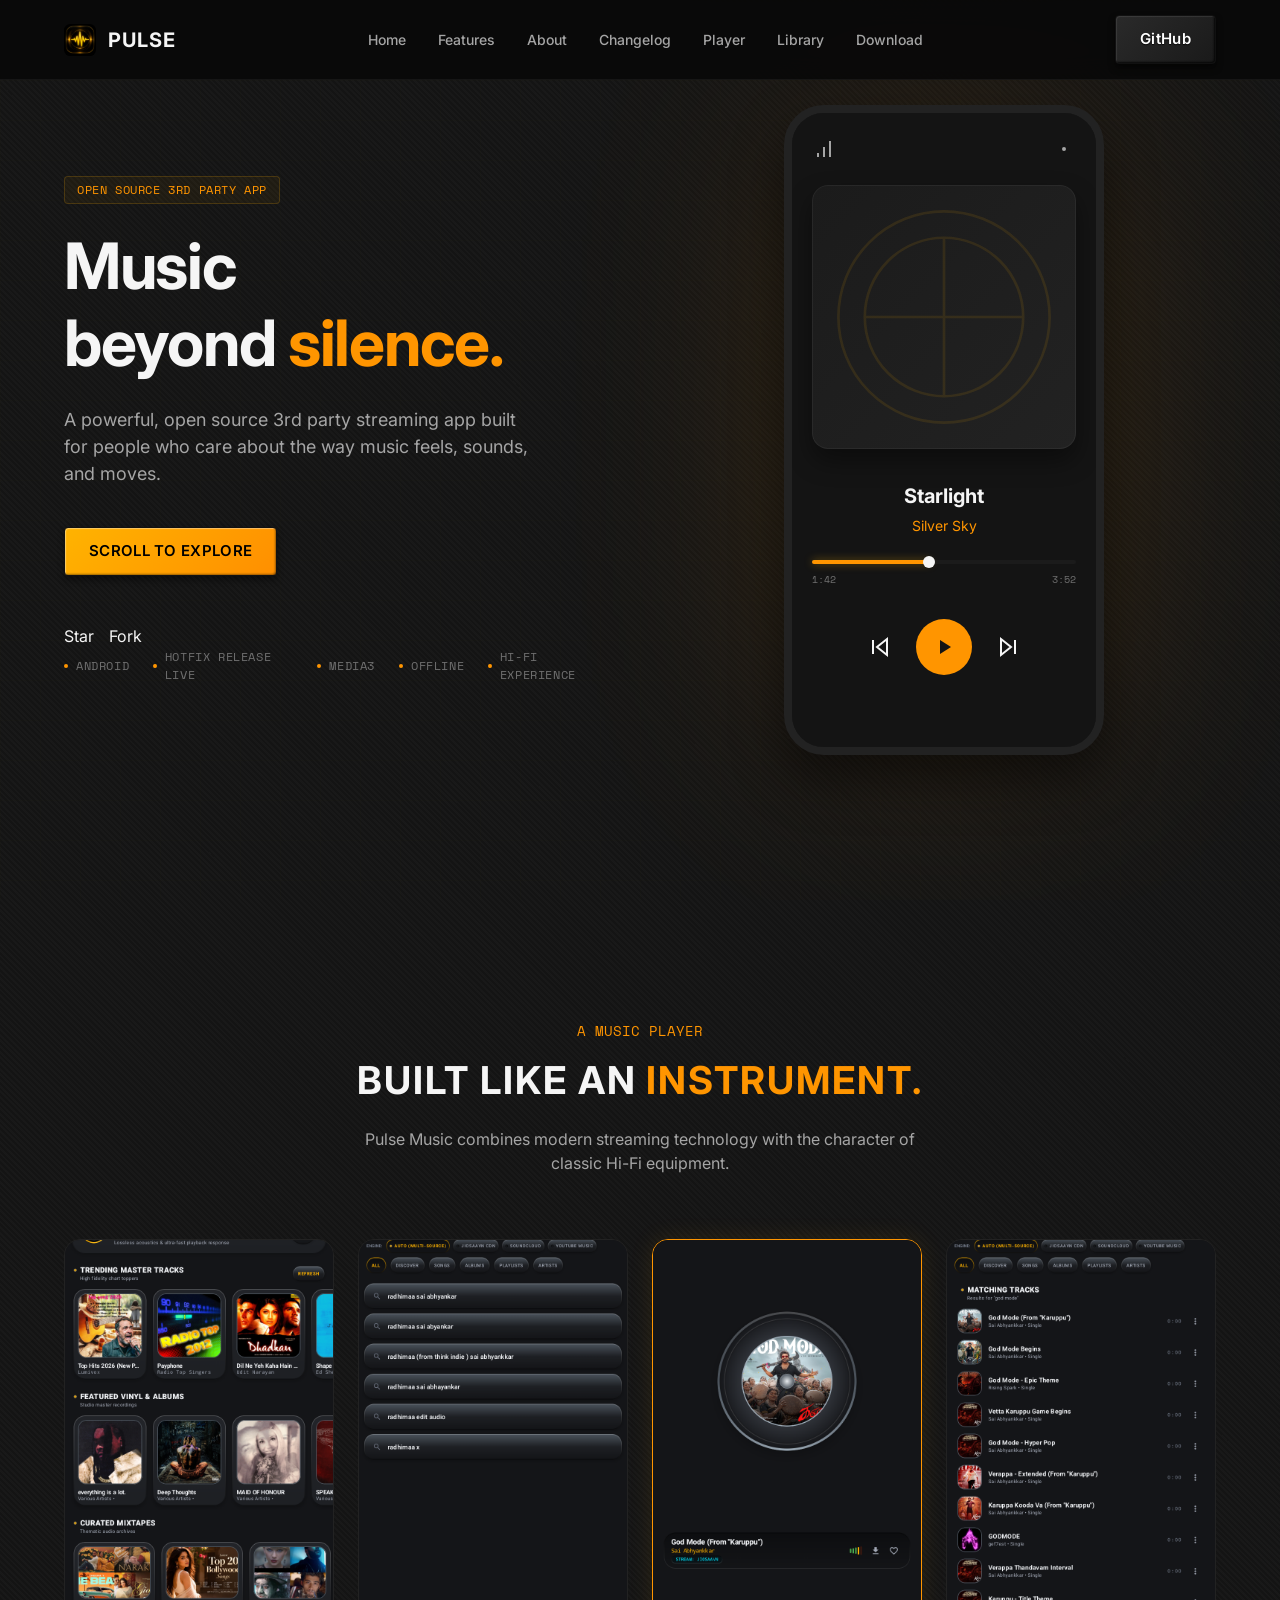
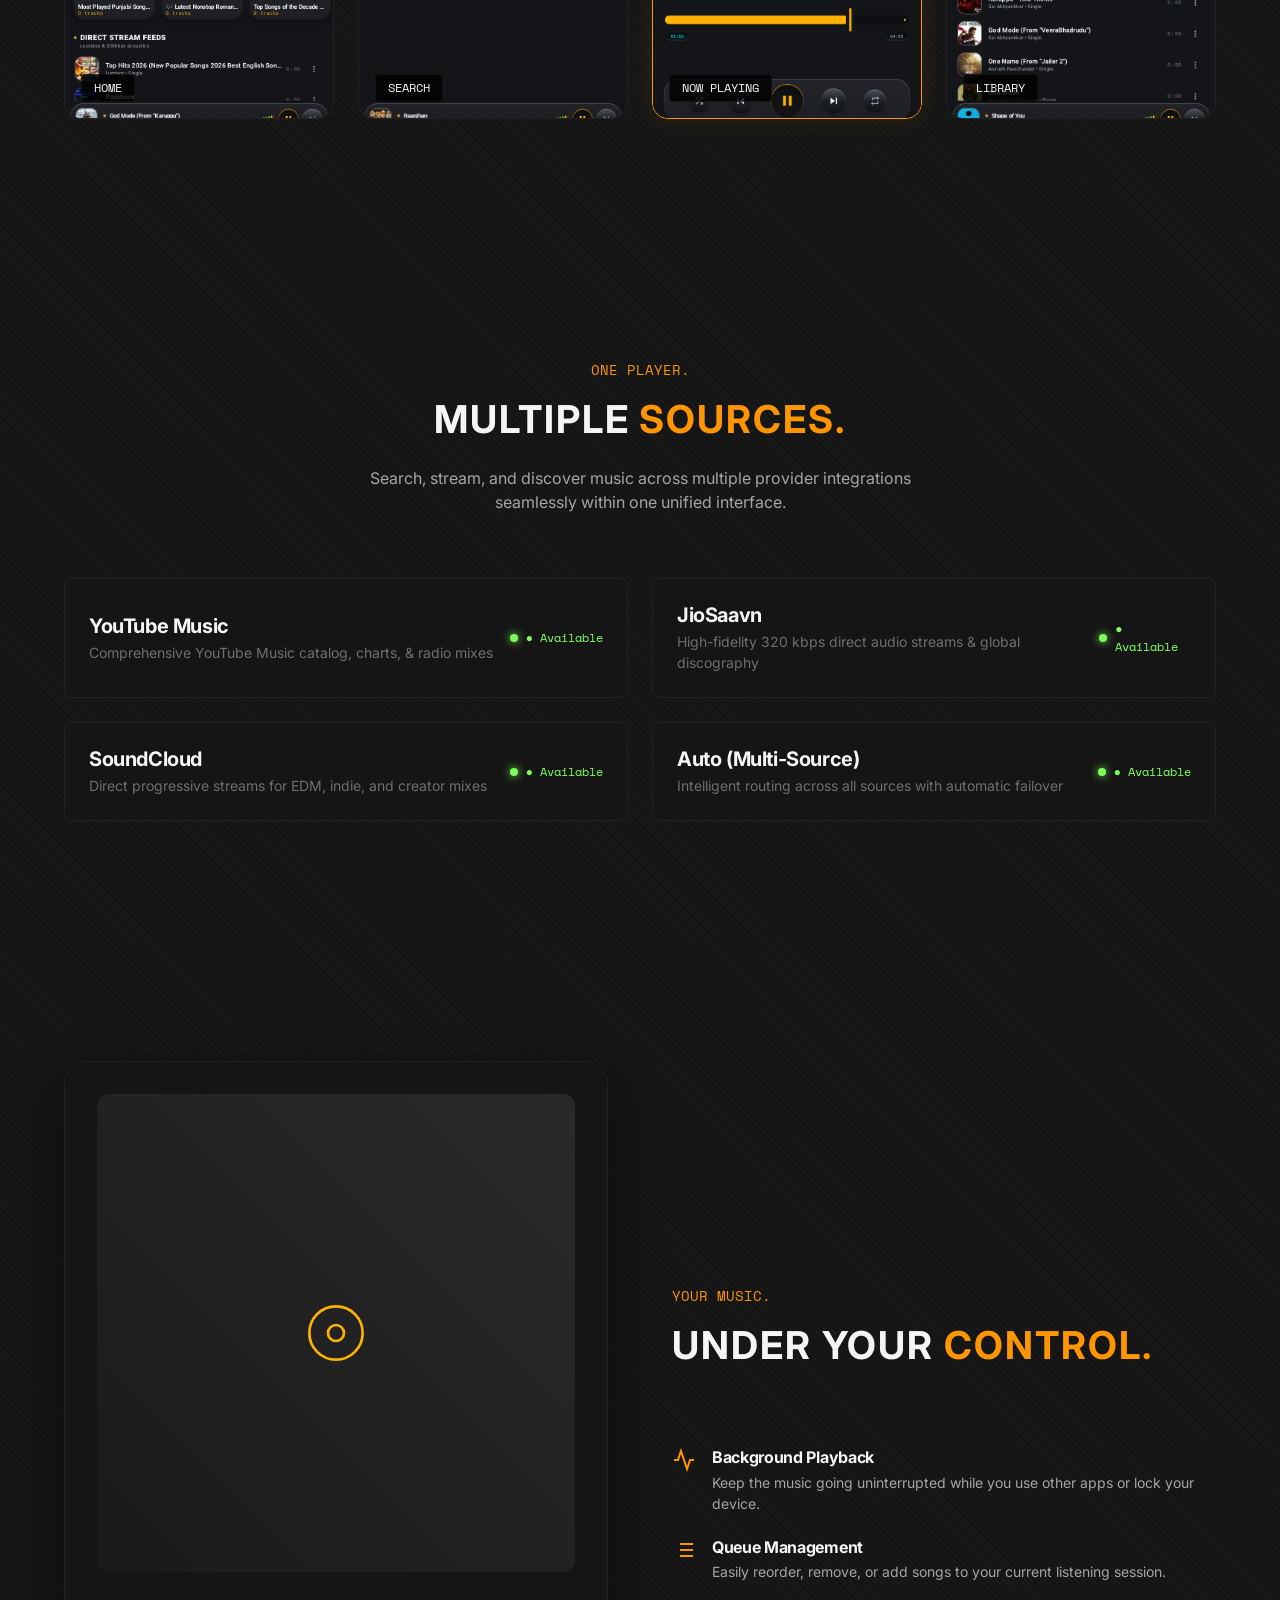
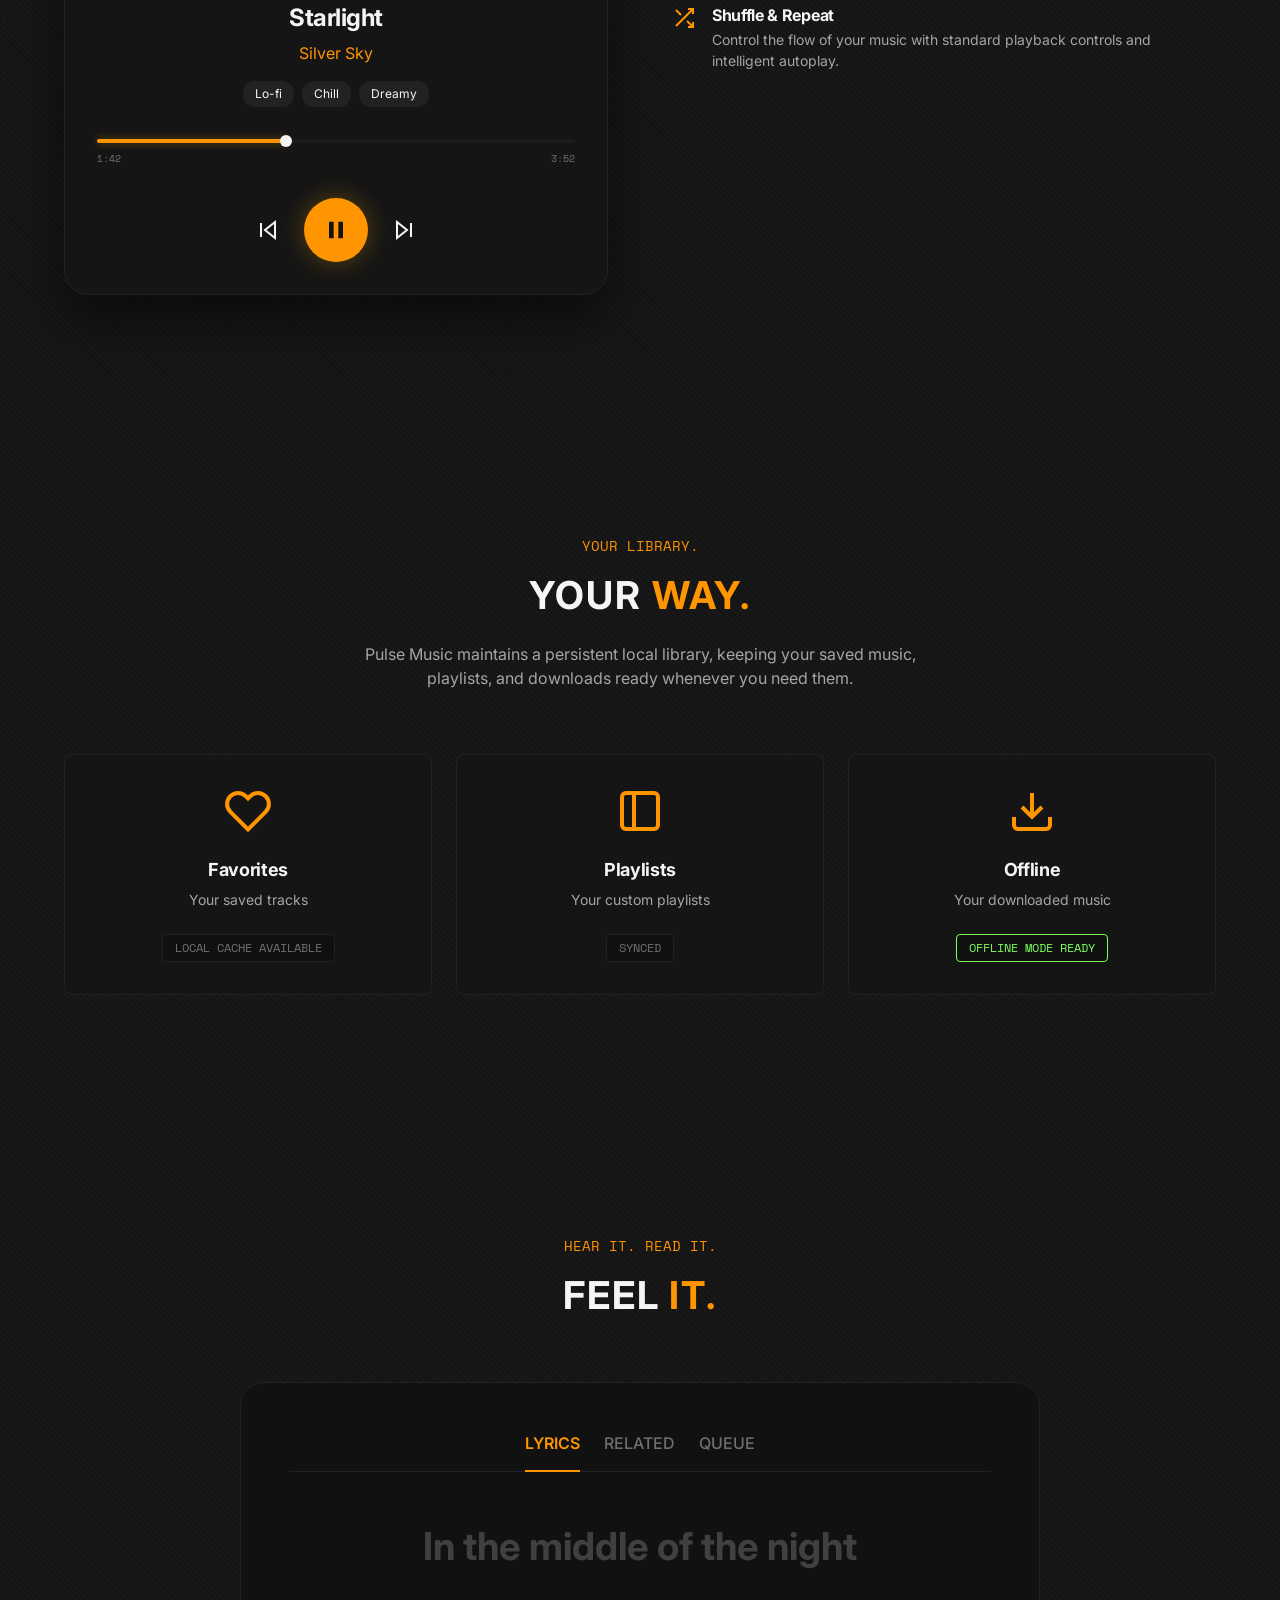
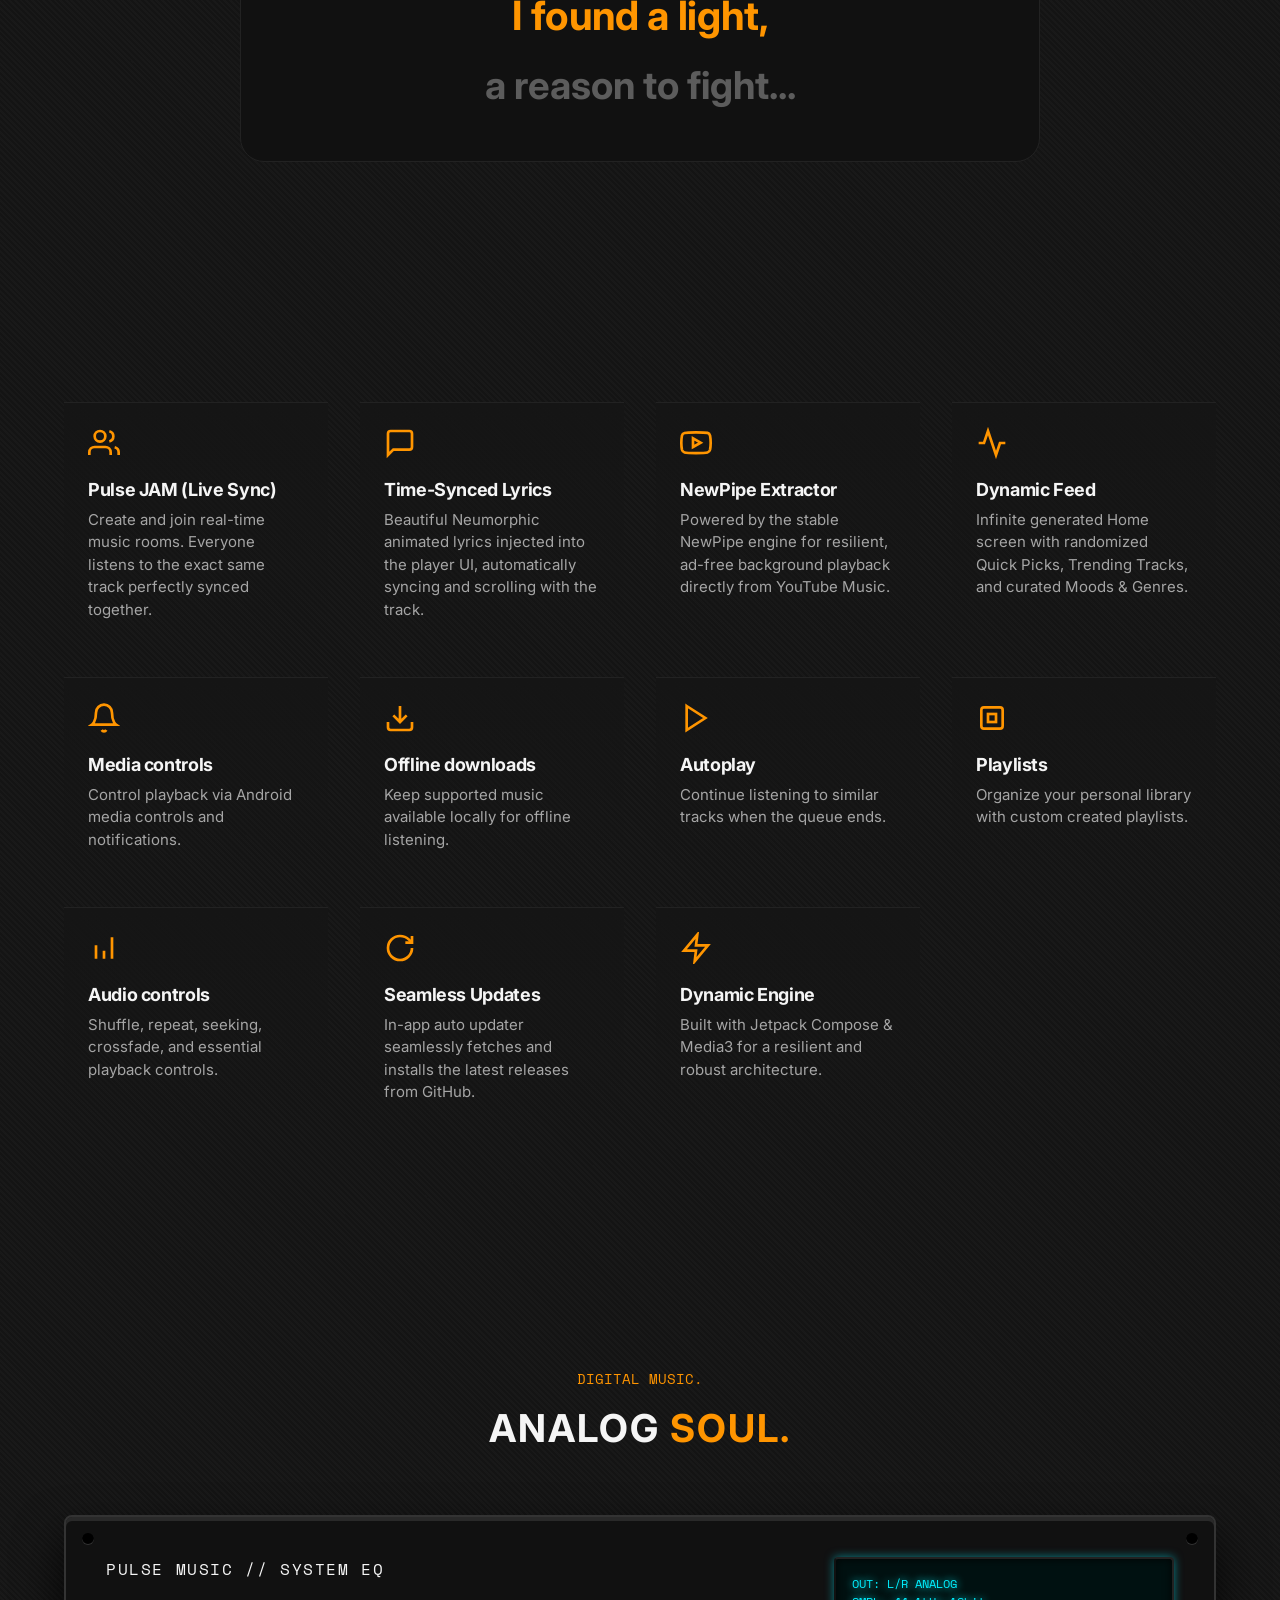
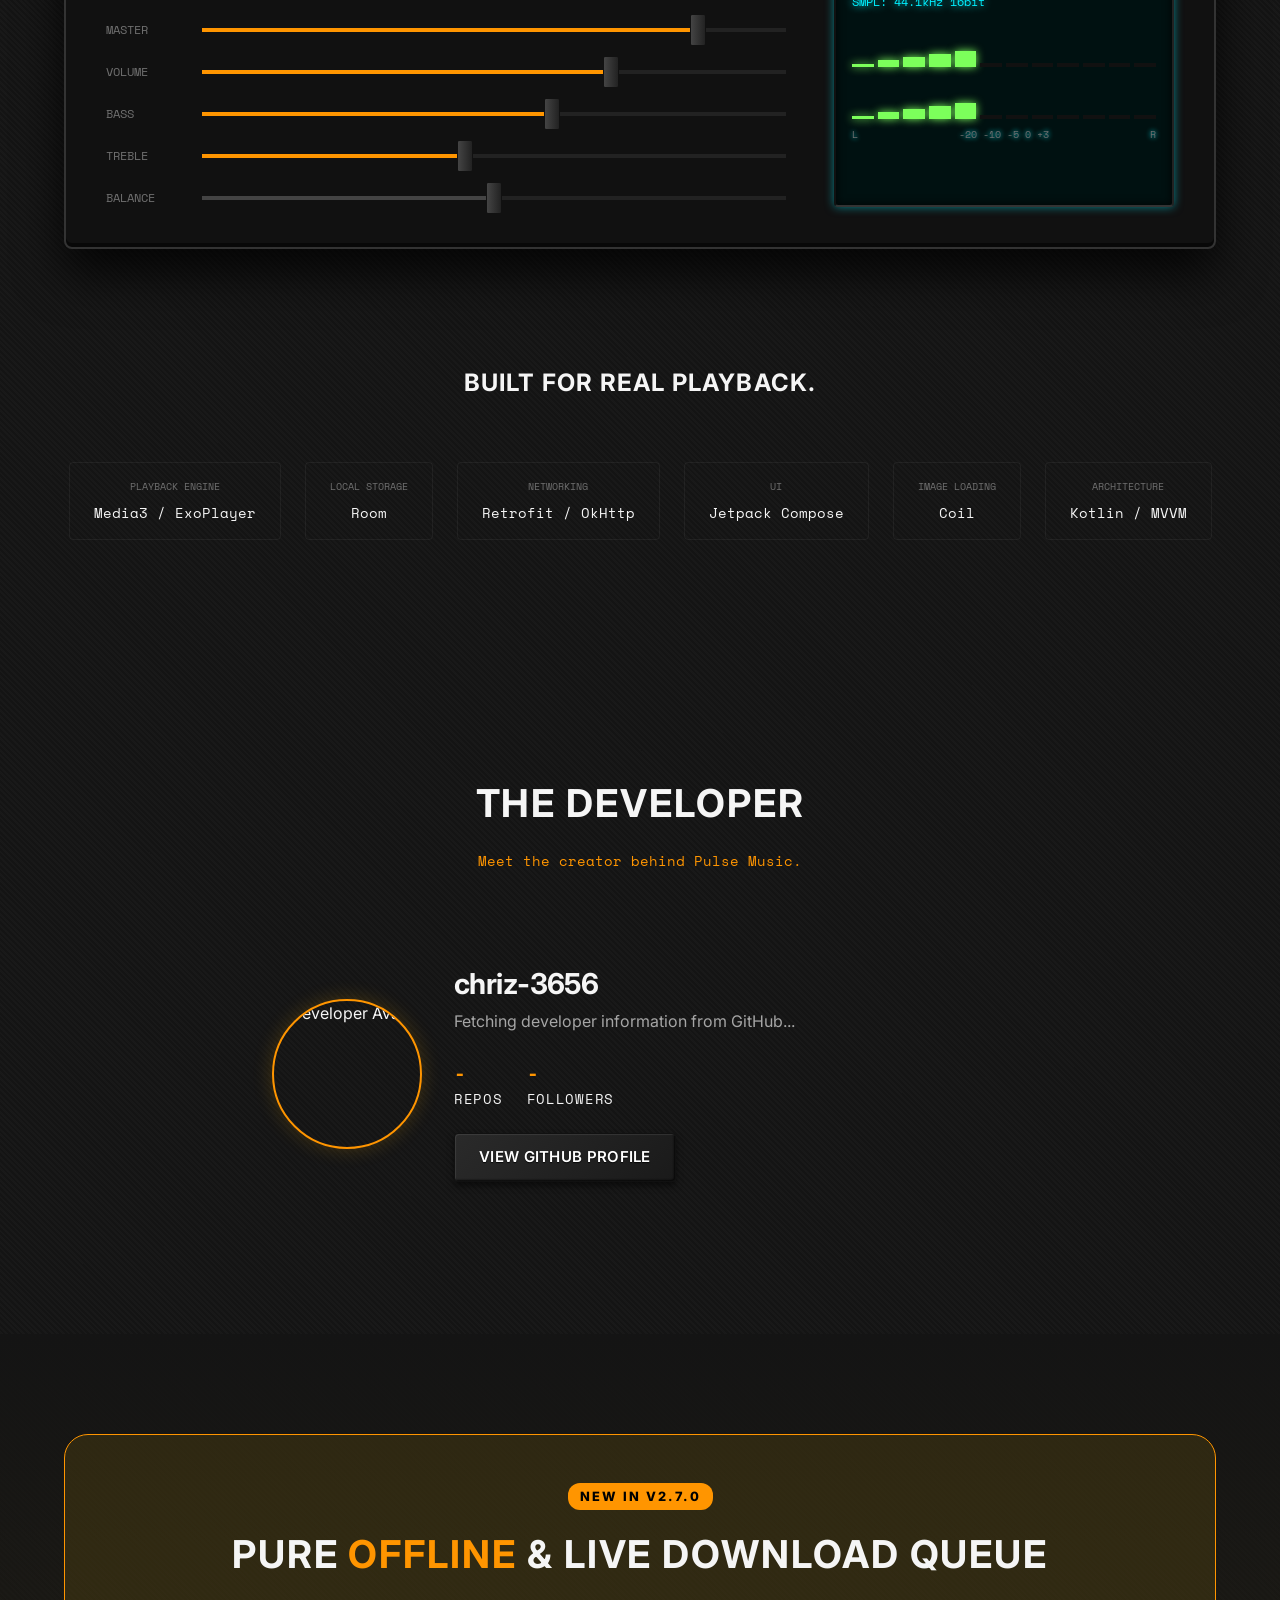
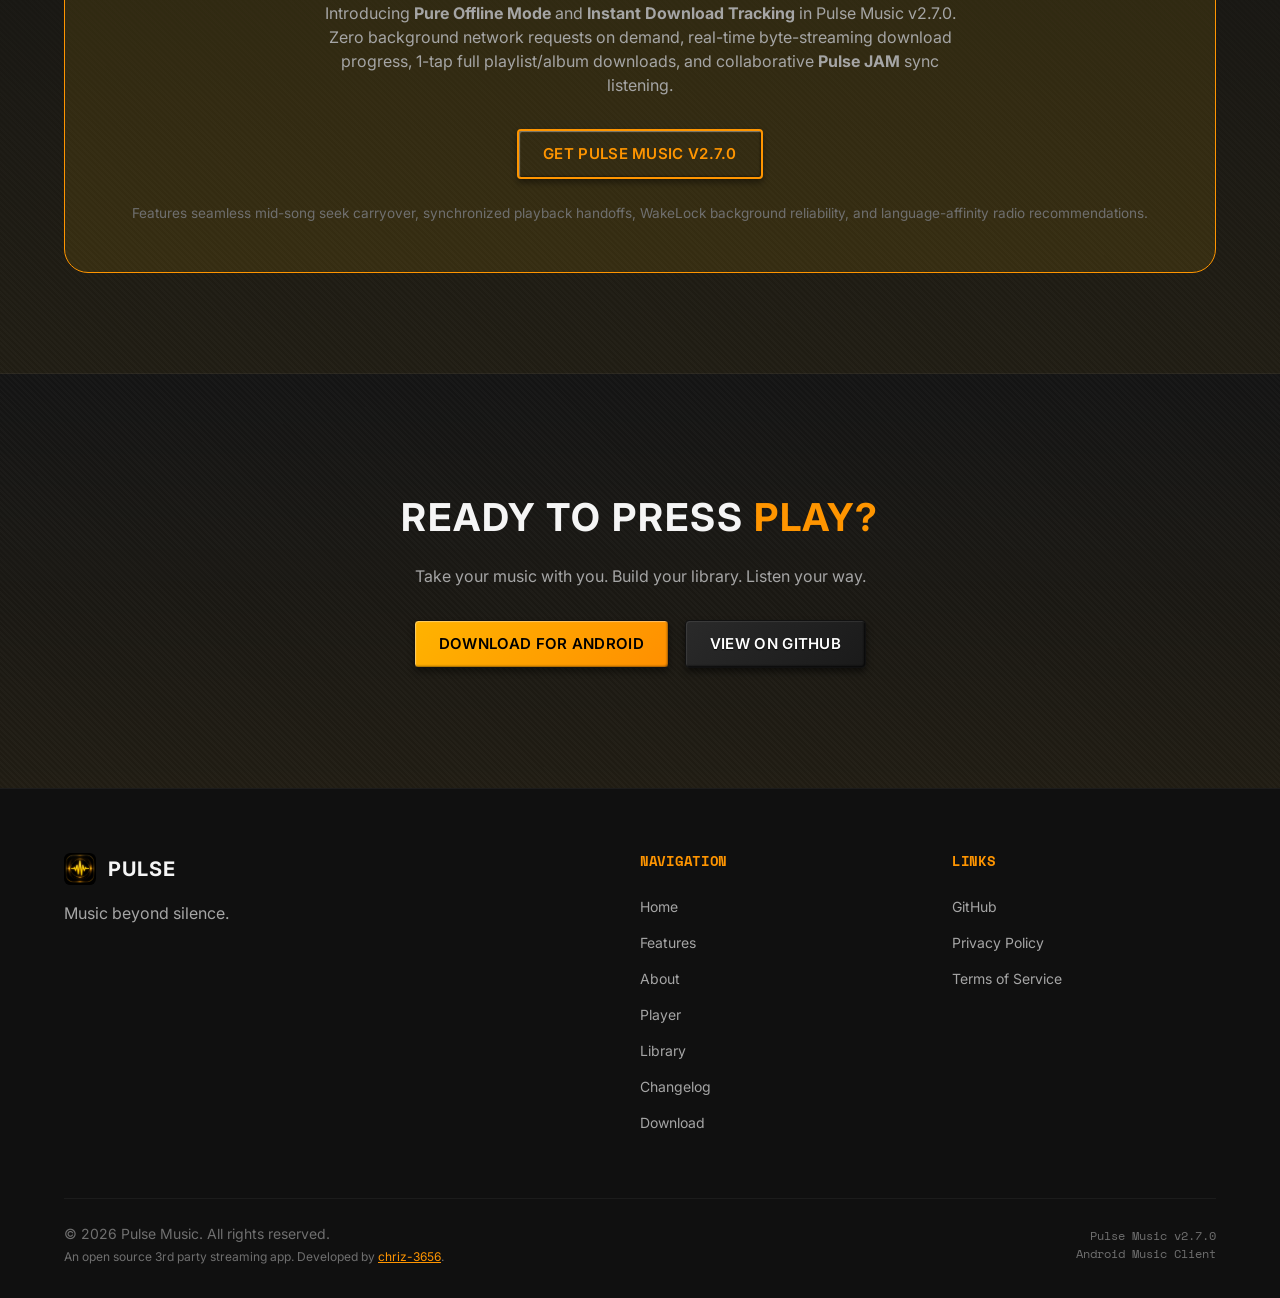
==== commit c495355c: "feat: add comprehensive about page and clean extensionless URLs" ====
--- a/index.html
+++ b/index.html
@@ -31,6 +31,17 @@
   
   <!-- Favicon placeholder -->
   <link rel="icon" type="image/svg+xml" href="data:image/svg+xml,<svg xmlns='http://www.w3.org/2000/svg' viewBox='0 0 100 100'><rect width='100' height='100' rx='20' fill='%23FFB300'/><path d='M20 50h15l10-25 15 50 10-25h10' stroke='%23080808' stroke-width='8' fill='none' stroke-linecap='round' stroke-linejoin='round'/></svg>">
+
+  <script>
+    (function() {
+      try {
+        if (window.location.pathname.endsWith('.html') || window.location.pathname.endsWith('/index.html')) {
+          var clean = window.location.pathname.replace(/\/index\.html$/, '/').replace(/\.html$/, '');
+          window.history.replaceState(null, '', clean + window.location.search + window.location.hash);
+        }
+      } catch(e) {}
+    })();
+  </script>
 </head>
 <body>
 
@@ -45,9 +56,10 @@
       <nav class="nav-links">
         <a href="#hero">Home</a>
         <a href="#features">Features</a>
+        <a href="about/">About</a>
+        <a href="changelog/">Changelog</a>
         <a href="#player">Player</a>
         <a href="#library">Library</a>
-        <a href="changelog.html">Changelog</a>
         <a href="#download">Download</a>
       </nav>
       
@@ -67,9 +79,10 @@
   <nav class="mobile-nav">
     <a href="#hero" class="mobile-link">Home</a>
     <a href="#features" class="mobile-link">Features</a>
+    <a href="about/" class="mobile-link">About</a>
+    <a href="changelog/" class="mobile-link">Changelog</a>
     <a href="#player" class="mobile-link">Player</a>
     <a href="#library" class="mobile-link">Library</a>
-    <a href="changelog.html" class="mobile-link">Changelog</a>
     <a href="#" class="mobile-link btn btn-secondary" id="mobile-github-btn">GitHub</a>
   </nav>
 
@@ -577,9 +590,10 @@
           <ul>
             <li><a href="#hero">Home</a></li>
             <li><a href="#features">Features</a></li>
+            <li><a href="about/">About</a></li>
             <li><a href="#player">Player</a></li>
             <li><a href="#library">Library</a></li>
-            <li><a href="changelog.html">Changelog</a></li>
+            <li><a href="changelog/">Changelog</a></li>
             <li><a href="#download">Download</a></li>
           </ul>
         </div>
@@ -587,8 +601,8 @@
           <h5>LINKS</h5>
           <ul>
             <li><a href="#" id="footer-github-link">GitHub</a></li>
-            <li><a href="privacy.html">Privacy Policy</a></li>
-            <li><a href="terms.html">Terms of Service</a></li>
+            <li><a href="privacy/">Privacy Policy</a></li>
+            <li><a href="terms/">Terms of Service</a></li>
           </ul>
         </div>
       </div>
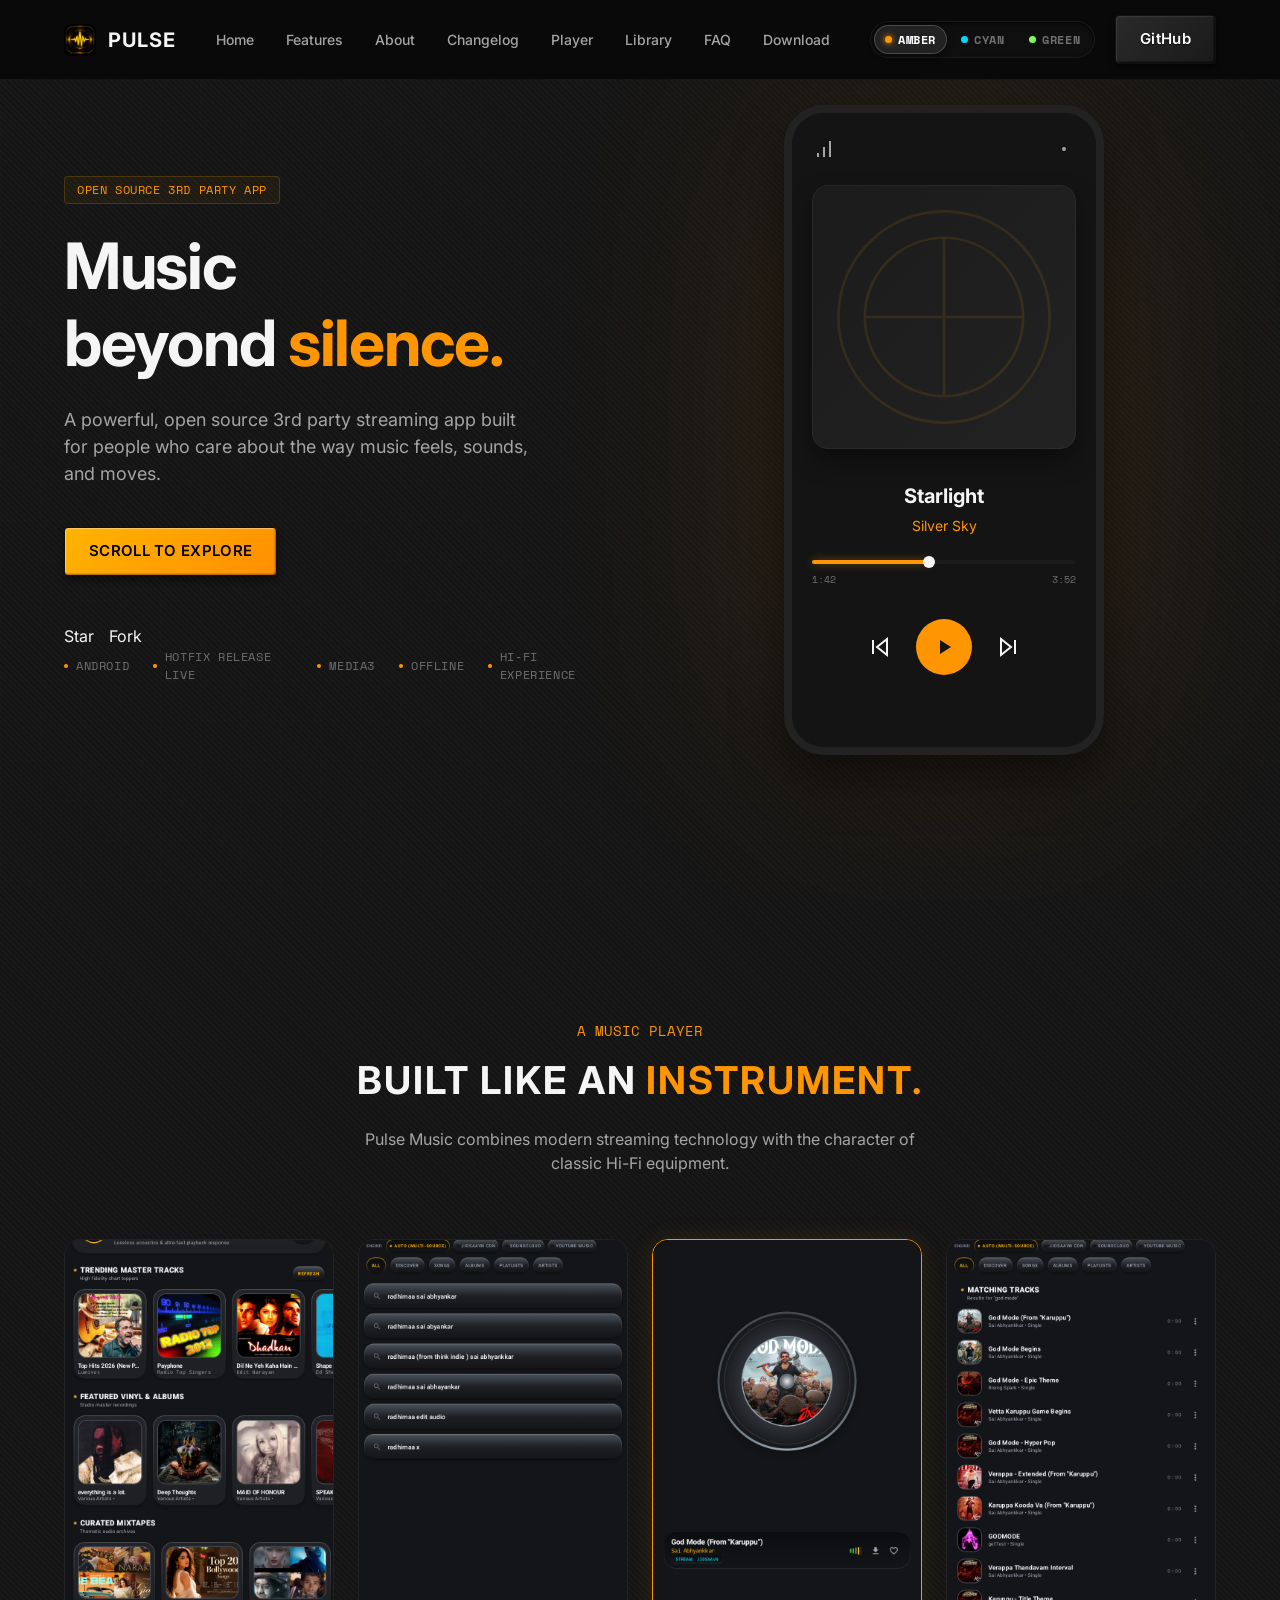
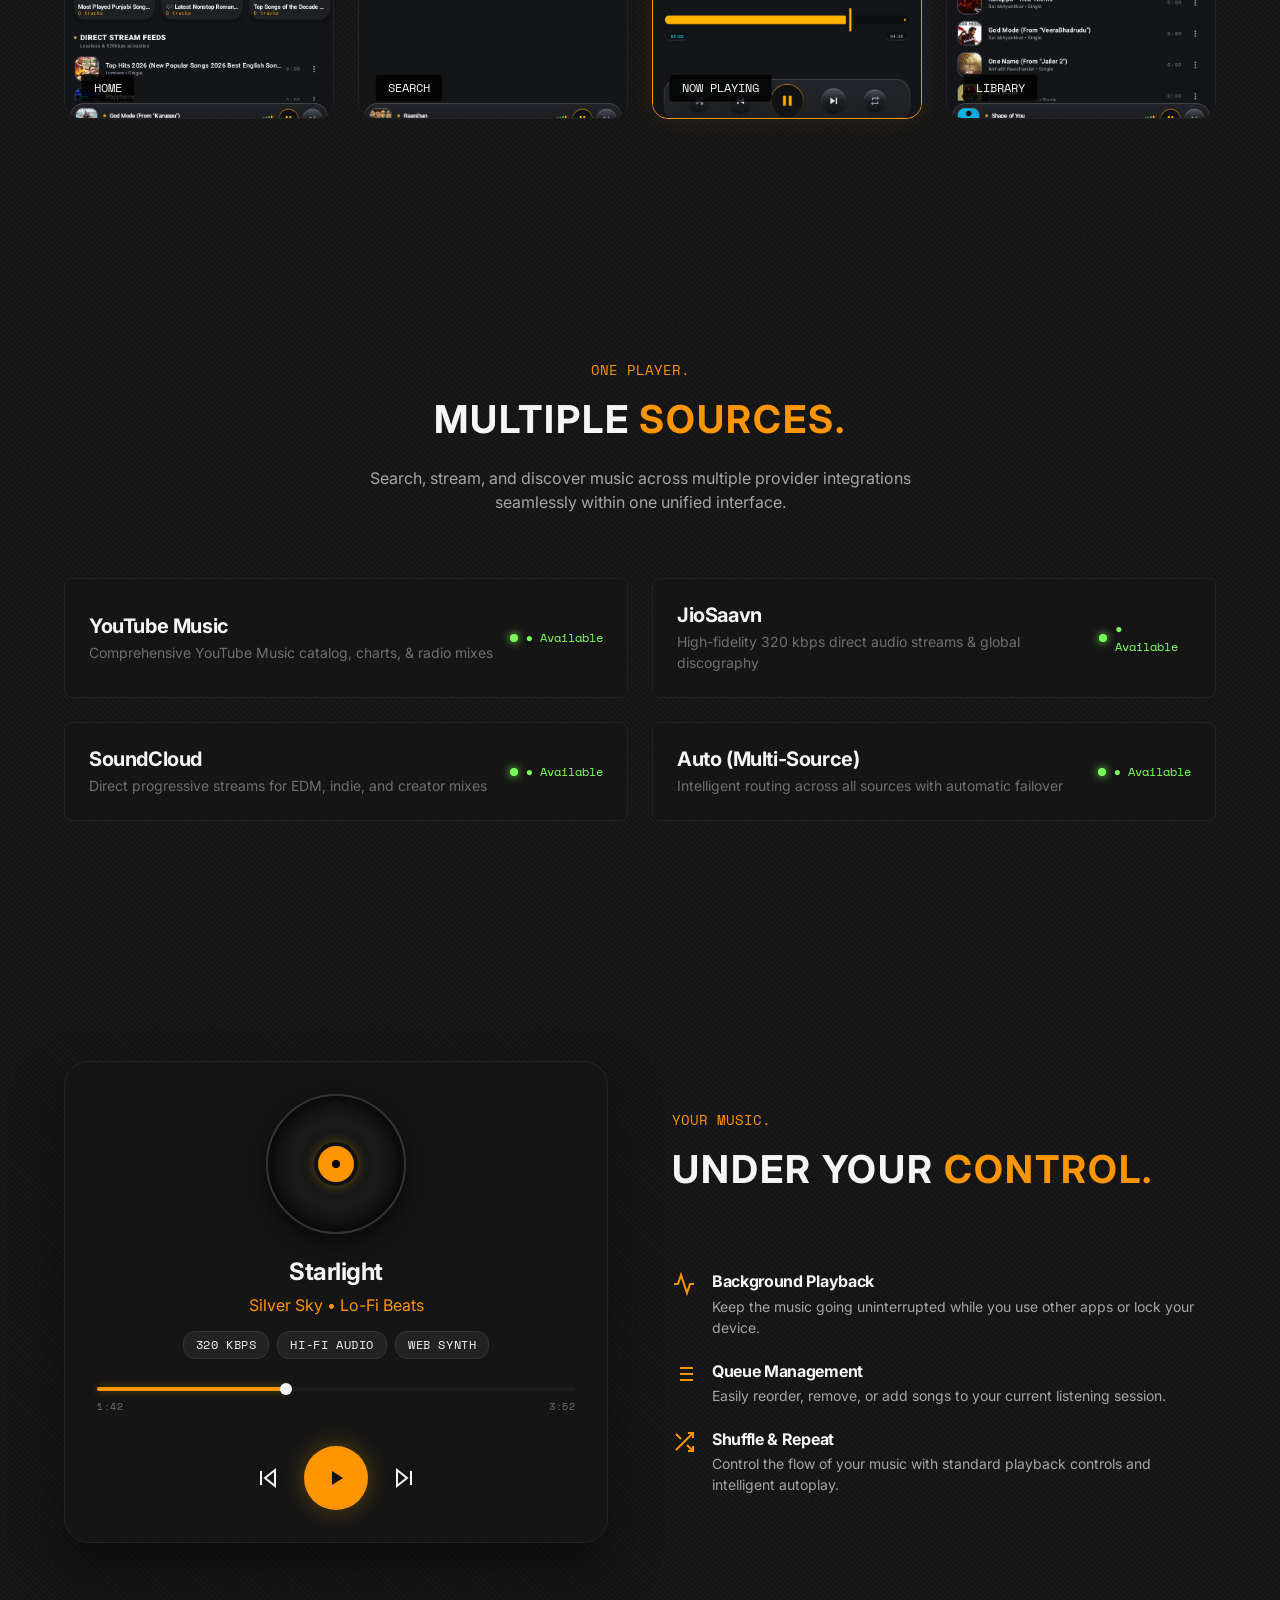
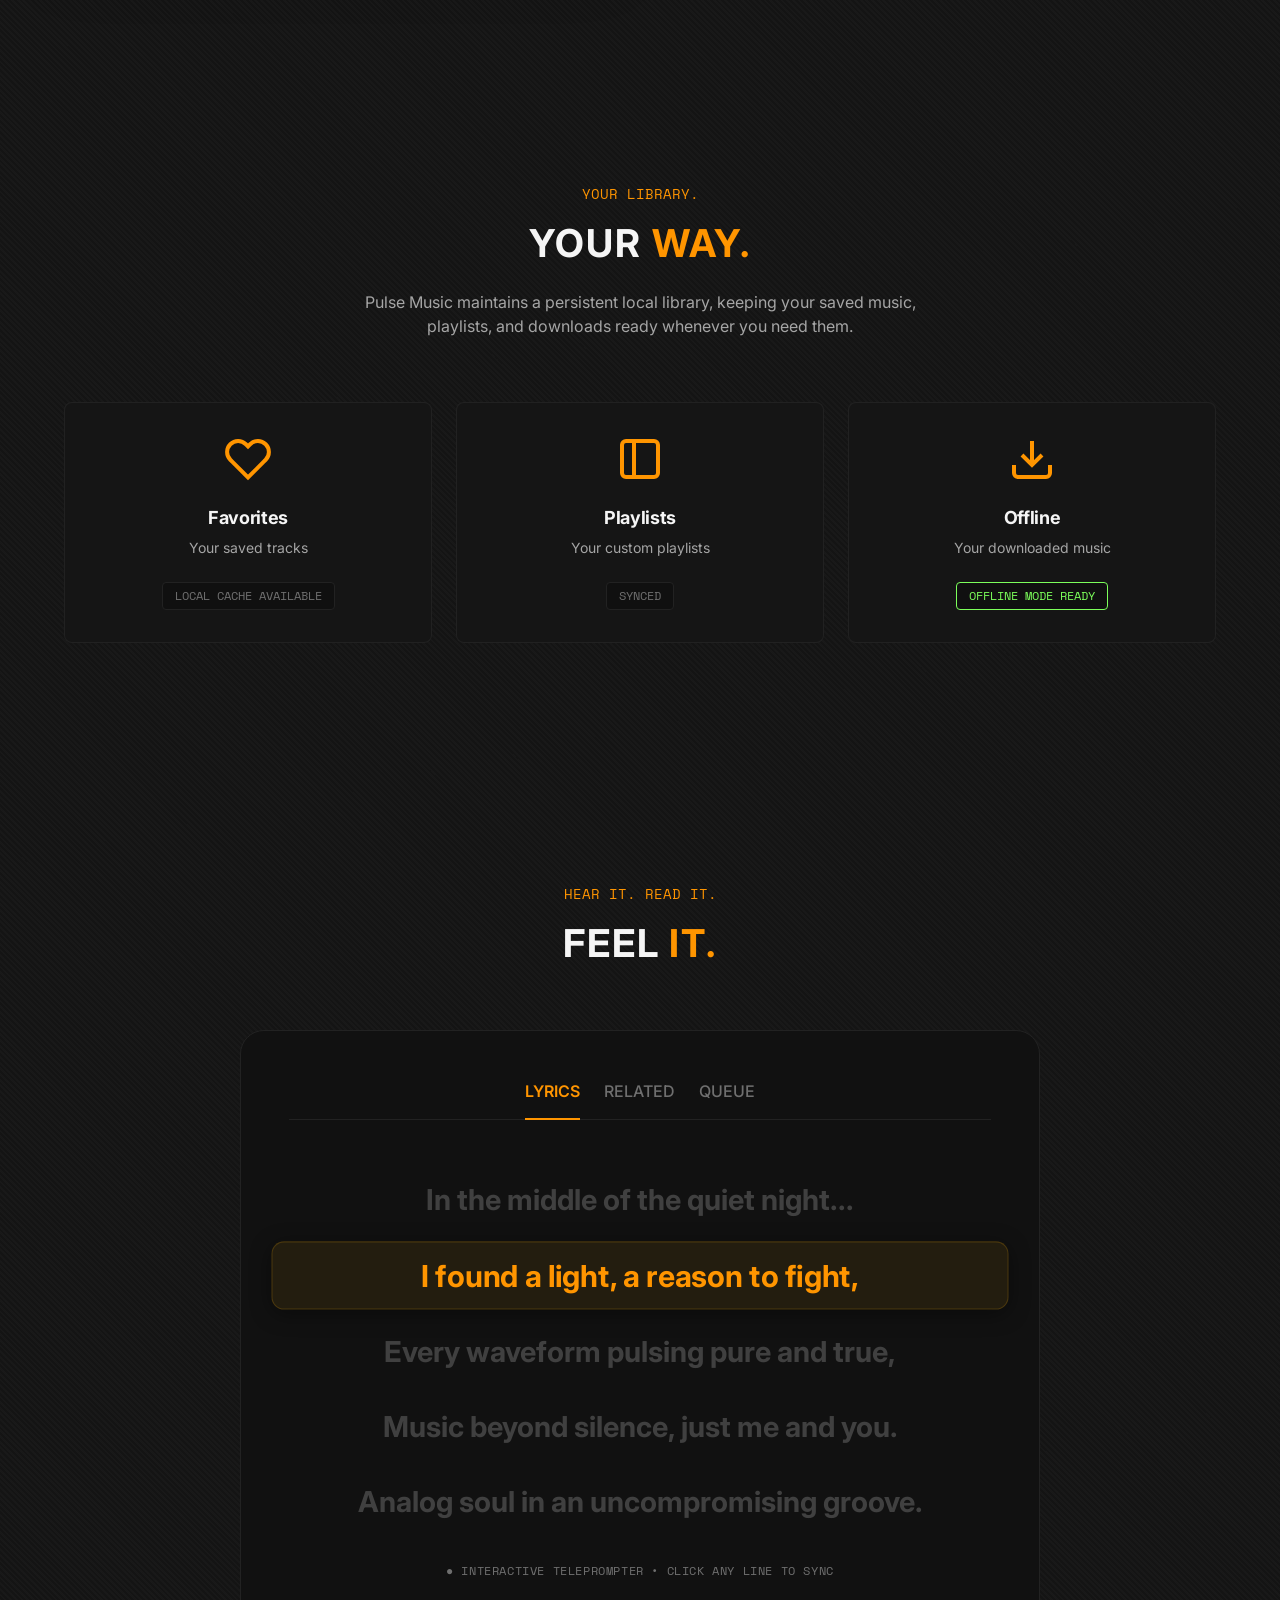
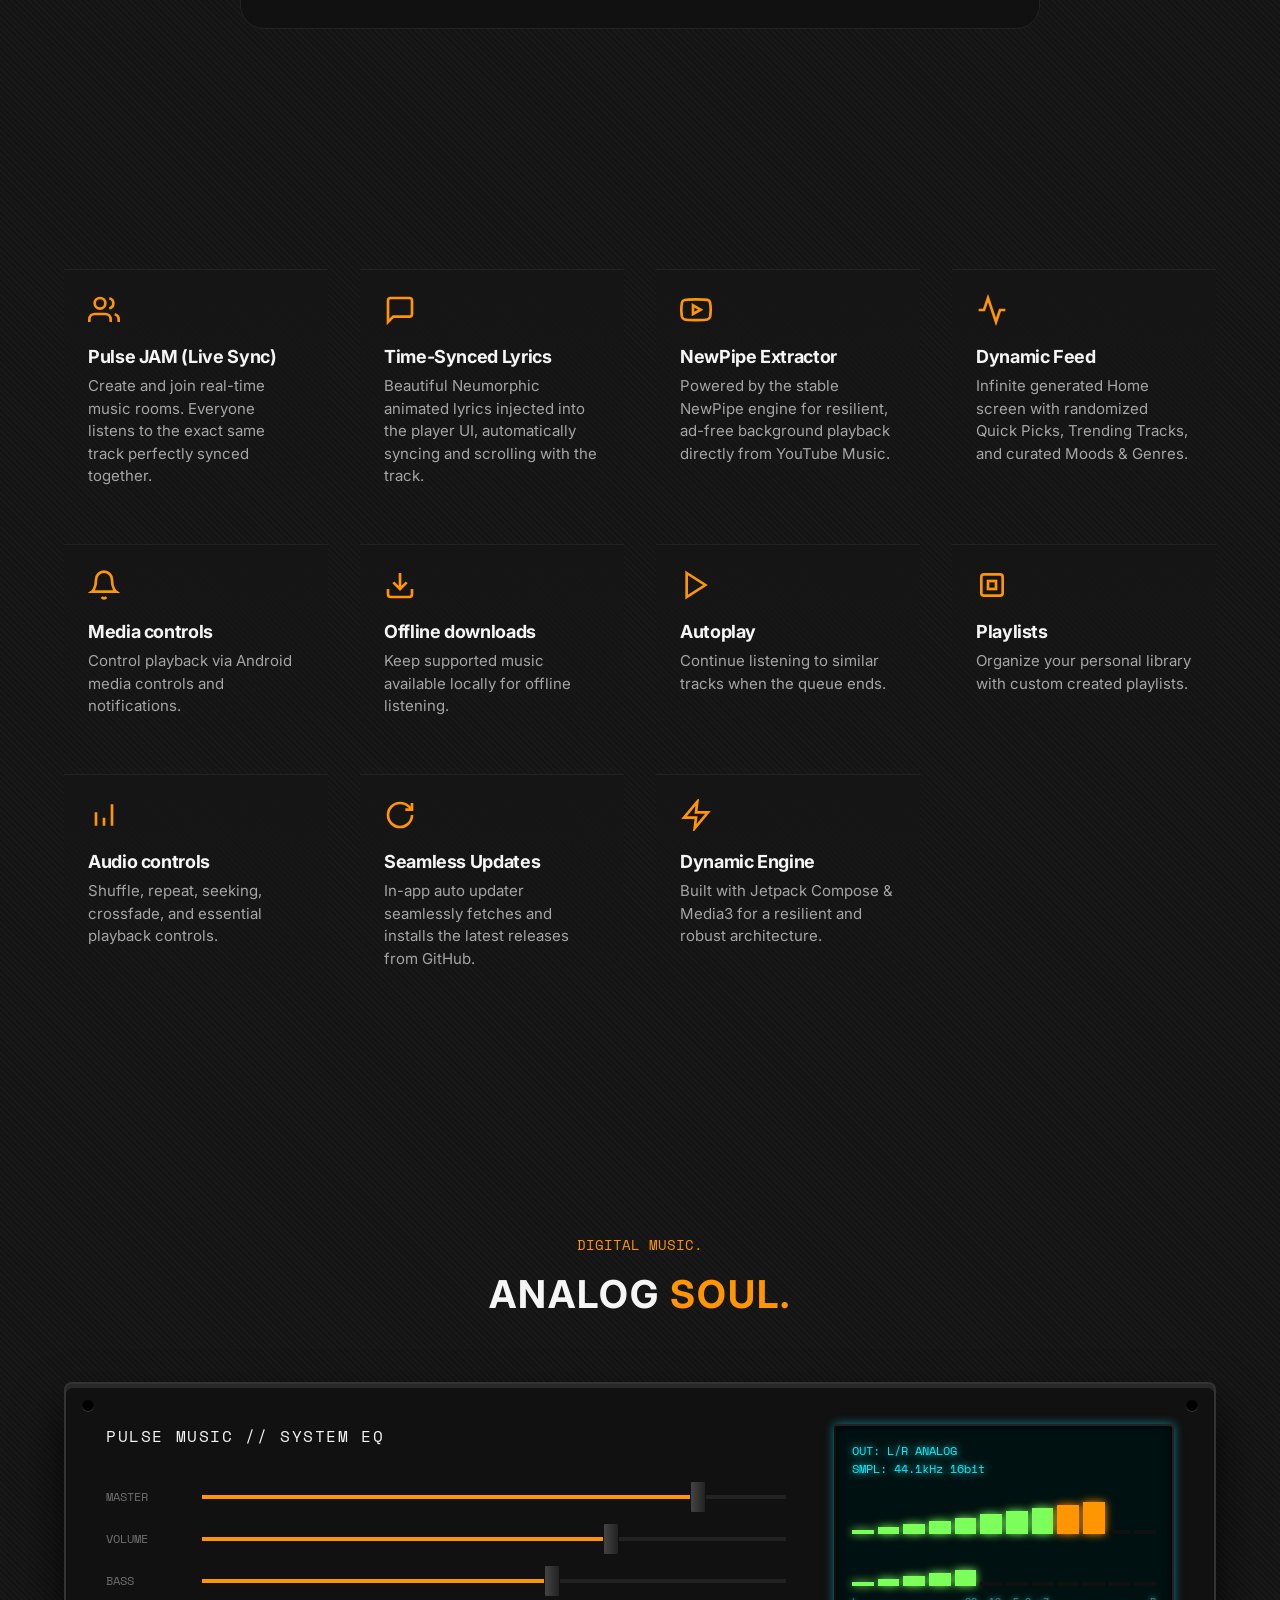
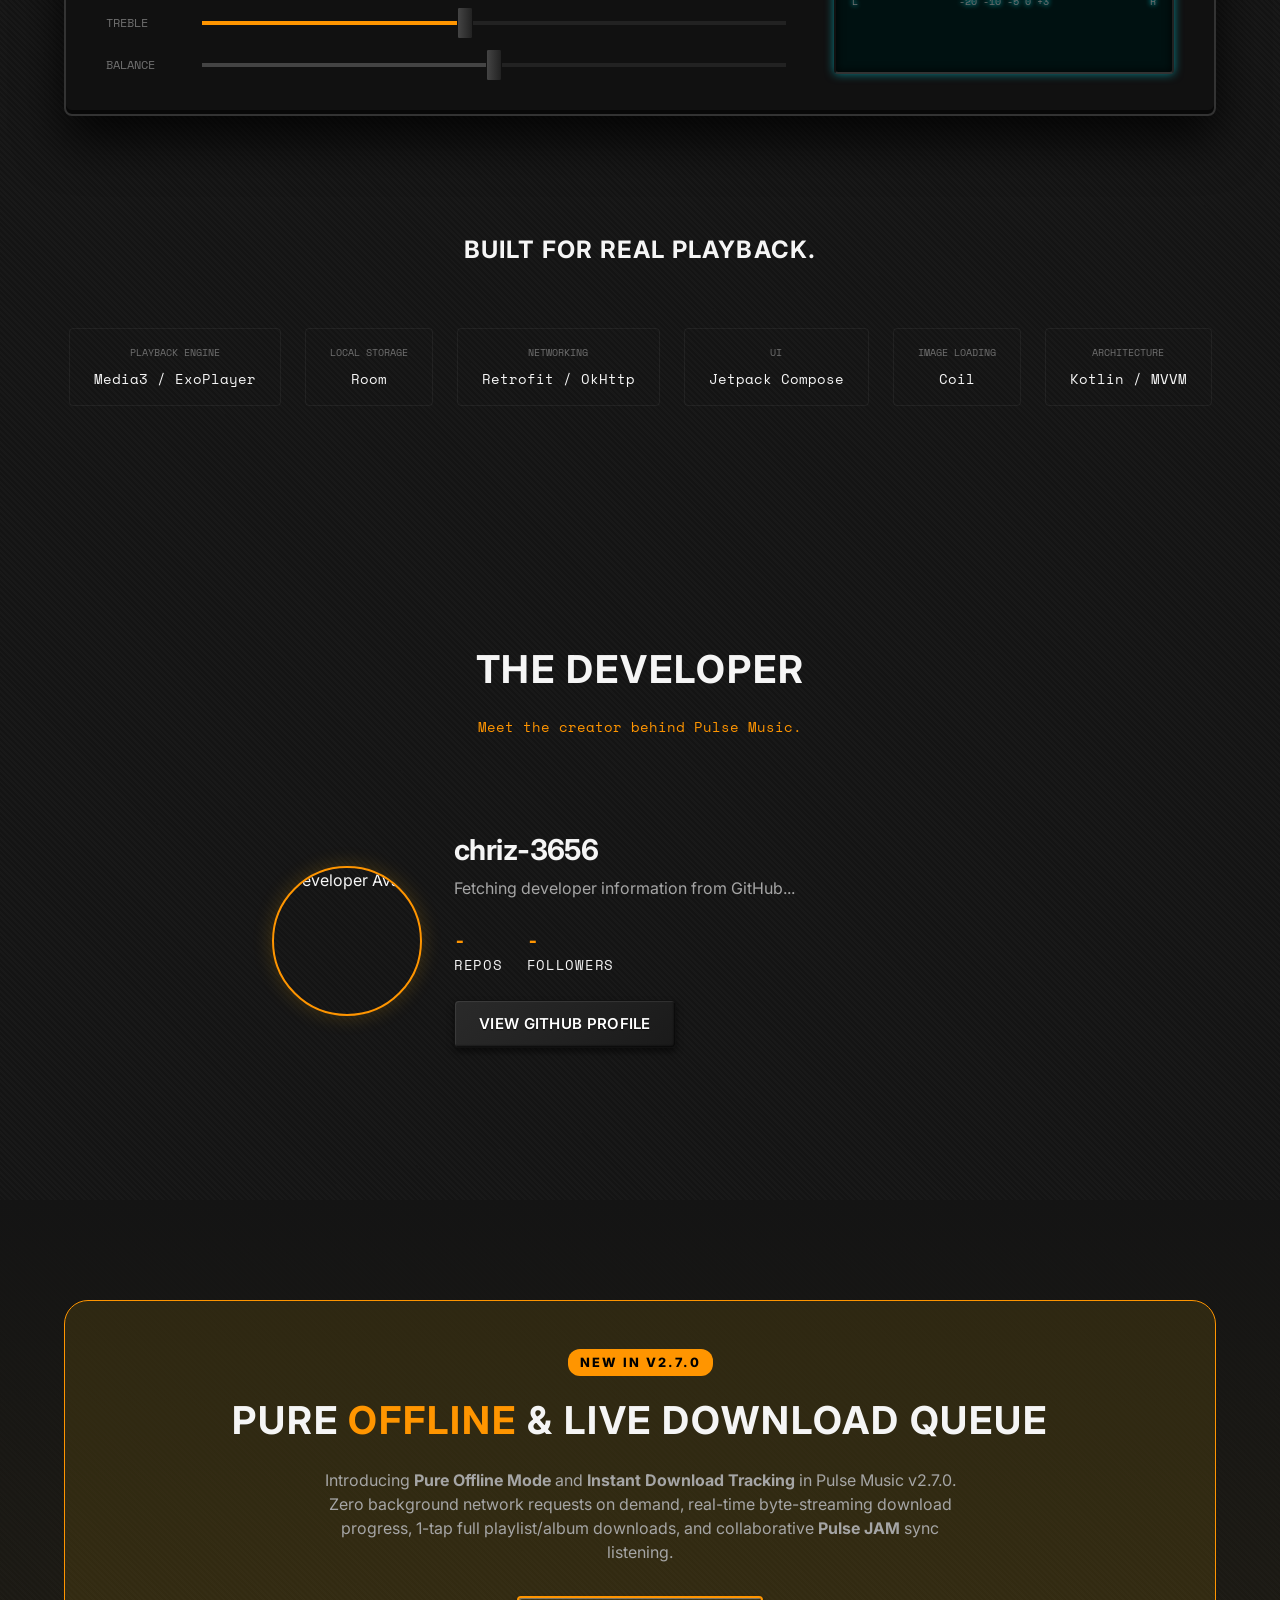
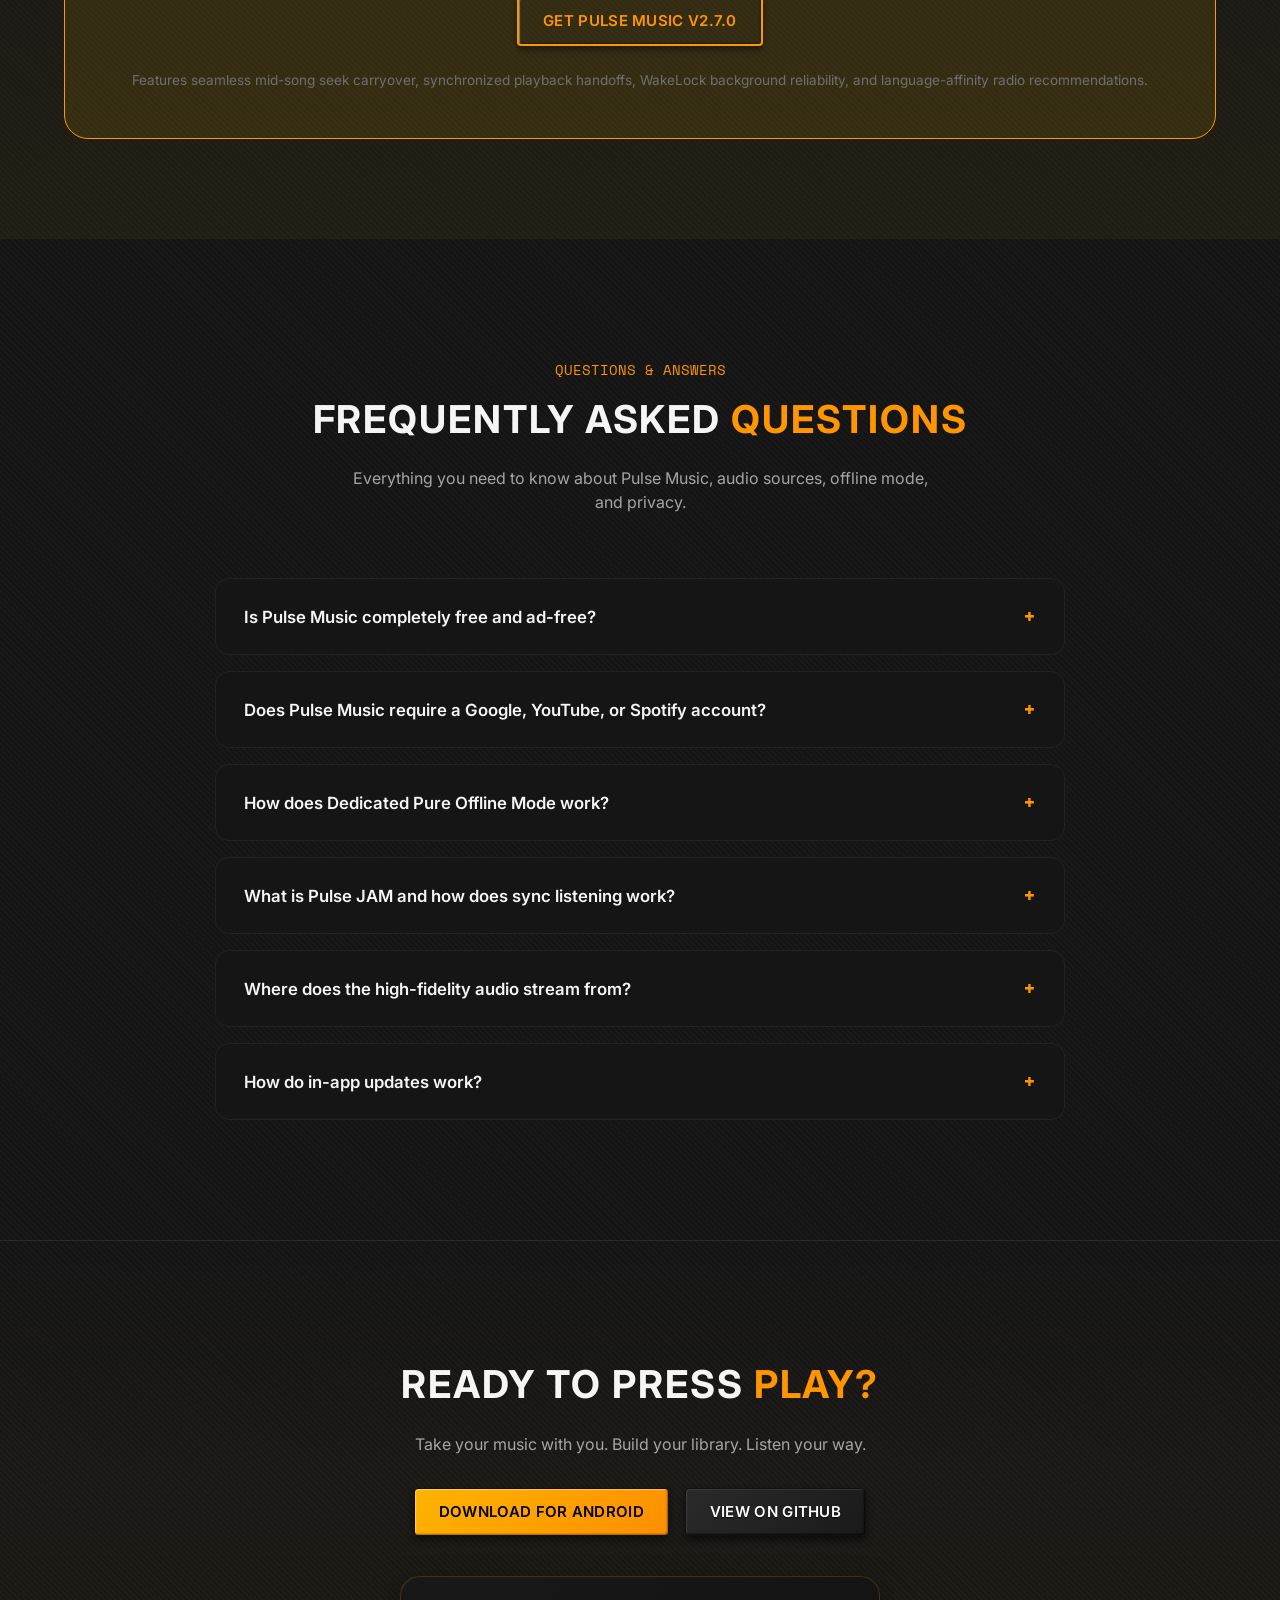
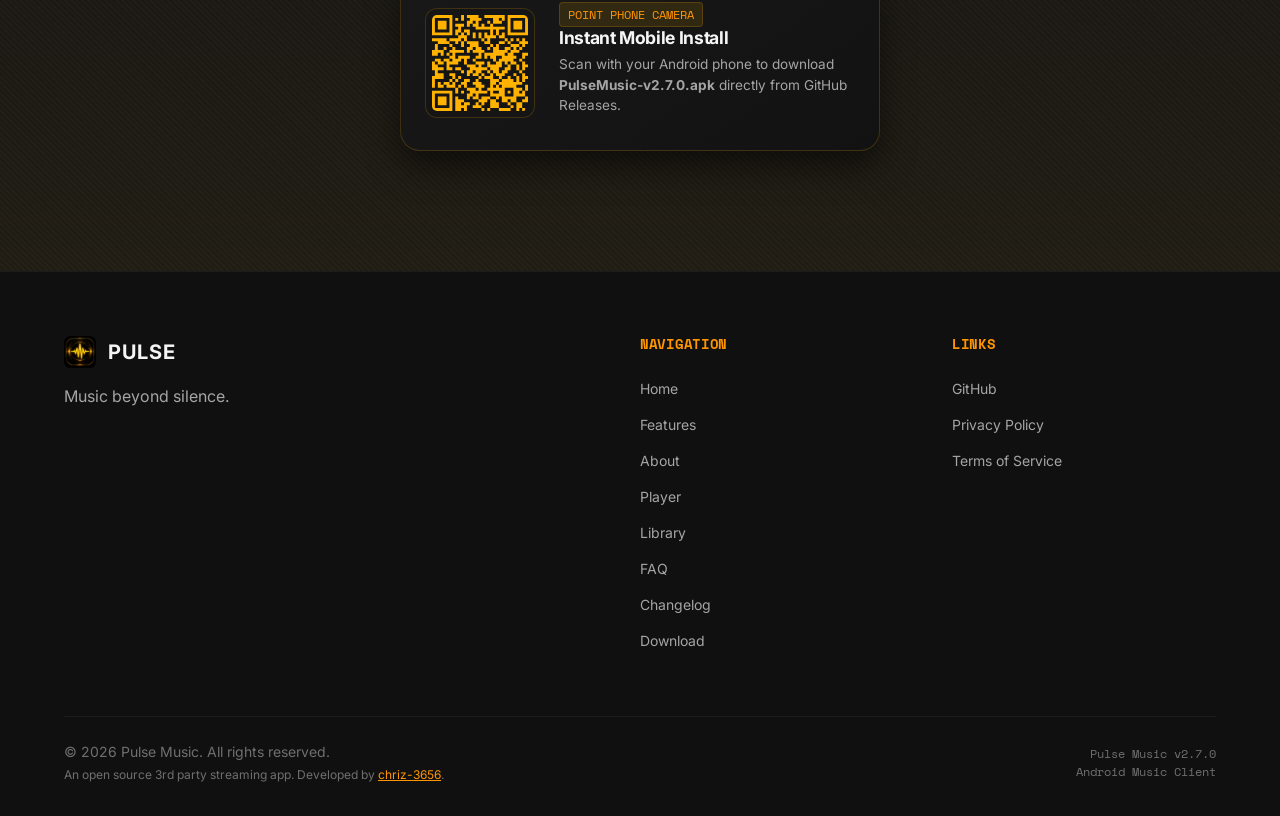
==== commit aacec37d: "feat: add interactive deck synthesizer, colorway themes, FAQ accordion & QR download" ====
--- a/index.html
+++ b/index.html
@@ -60,10 +60,25 @@
         <a href="changelog/">Changelog</a>
         <a href="#player">Player</a>
         <a href="#library">Library</a>
+        <a href="#faq">FAQ</a>
         <a href="#download">Download</a>
       </nav>
       
       <div class="nav-actions">
+        <div class="deck-selector" aria-label="Deck Colorway Switcher">
+          <button class="deck-chip active" data-theme="amber" title="Obsidian Amber (Classic)">
+            <span class="chip-led" style="background:#FF9500; box-shadow:0 0 6px #FF9500;"></span>
+            <span class="mono">AMBER</span>
+          </button>
+          <button class="deck-chip" data-theme="cyan" title="Pioneer Ice Blue">
+            <span class="chip-led" style="background:#00D9FF;"></span>
+            <span class="mono">CYAN</span>
+          </button>
+          <button class="deck-chip" data-theme="green" title="Studio VU Green">
+            <span class="chip-led" style="background:#7CFF5B;"></span>
+            <span class="mono">GREEN</span>
+          </button>
+        </div>
         <a href="#" class="btn btn-secondary" id="nav-github-btn">GitHub</a>
       </div>
       
@@ -77,12 +92,26 @@
 
   <!-- Mobile Nav -->
   <nav class="mobile-nav">
+    <div style="padding: 16px 24px; border-bottom: 1px solid var(--border-subtle);">
+      <div class="deck-selector" style="width: 100%; justify-content: space-around;">
+        <button class="deck-chip active" data-theme="amber">
+          <span class="chip-led" style="background:#FF9500;"></span> AMBER
+        </button>
+        <button class="deck-chip" data-theme="cyan">
+          <span class="chip-led" style="background:#00D9FF;"></span> CYAN
+        </button>
+        <button class="deck-chip" data-theme="green">
+          <span class="chip-led" style="background:#7CFF5B;"></span> GREEN
+        </button>
+      </div>
+    </div>
     <a href="#hero" class="mobile-link">Home</a>
     <a href="#features" class="mobile-link">Features</a>
     <a href="about/" class="mobile-link">About</a>
     <a href="changelog/" class="mobile-link">Changelog</a>
     <a href="#player" class="mobile-link">Player</a>
     <a href="#library" class="mobile-link">Library</a>
+    <a href="#faq" class="mobile-link">FAQ</a>
     <a href="#" class="mobile-link btn btn-secondary" id="mobile-github-btn">GitHub</a>
   </nav>
 
@@ -243,31 +272,29 @@
       <div class="container player-section">
         <div class="player-visual reveal">
           <div style="background:#151515; border:1px solid #222; border-radius:24px; padding:32px; box-shadow:0 24px 48px rgba(0,0,0,0.5);">
-            <div style="aspect-ratio:1; background:linear-gradient(45deg, #1a1a1a, #2a2a2a); border-radius:12px; margin-bottom:32px; display:flex; align-items:center; justify-content:center;">
-              <svg width="64" height="64" viewBox="0 0 24 24" fill="none" stroke="#FFB300" stroke-width="1"><circle cx="12" cy="12" r="10"/><circle cx="12" cy="12" r="3"/></svg>
-            </div>
-            <div style="text-align:center; margin-bottom:32px;">
-              <h3 style="font-size:1.5rem; margin-bottom:8px;">Starlight</h3>
-              <p style="color:var(--amber);">Silver Sky</p>
-              <div style="display:flex; justify-content:center; gap:8px; margin-top:16px;">
-                <span style="font-size:0.75rem; background:#222; padding:4px 12px; border-radius:12px;">Lo-fi</span>
-                <span style="font-size:0.75rem; background:#222; padding:4px 12px; border-radius:12px;">Chill</span>
-                <span style="font-size:0.75rem; background:#222; padding:4px 12px; border-radius:12px;">Dreamy</span>
+            <div class="vinyl-disc"></div>
+            <div style="text-align:center; margin-bottom:28px;">
+              <h3 style="font-size:1.5rem; margin-bottom:6px;">Starlight</h3>
+              <p style="color:var(--amber);">Silver Sky • Lo-Fi Beats</p>
+              <div style="display:flex; justify-content:center; gap:8px; margin-top:14px;">
+                <span class="mono" style="font-size:0.75rem; background:#222; border:1px solid #333; padding:4px 12px; border-radius:12px;">320 KBPS</span>
+                <span class="mono" style="font-size:0.75rem; background:#222; border:1px solid #333; padding:4px 12px; border-radius:12px;">HI-FI AUDIO</span>
+                <span class="mono" style="font-size:0.75rem; background:#222; border:1px solid #333; padding:4px 12px; border-radius:12px;">WEB SYNTH</span>
               </div>
             </div>
             <div class="mockup-progress">
               <div class="progress-bar">
                 <div class="progress-fill" style="width:40%;"></div>
               </div>
-              <div class="progress-times">
+              <div class="progress-times mono">
                 <span>1:42</span>
                 <span>3:52</span>
               </div>
             </div>
             <div class="mockup-controls" style="margin-top:24px;">
               <svg class="control-btn" width="24" height="24" viewBox="0 0 24 24" fill="none" stroke="currentColor" stroke-width="2"><path d="M19 20L9 12l10-8v16z"/><line x1="5" y1="19" x2="5" y2="5"/></svg>
-              <div class="control-btn play" style="width:64px; height:64px; box-shadow:0 0 24px rgba(255,179,0,0.3);">
-                <svg width="28" height="28" viewBox="0 0 24 24" fill="currentColor"><path d="M6 19h4V5H6v14zm8-14v14h4V5h-4z"/></svg>
+              <div class="control-btn play" style="width:64px; height:64px; box-shadow:0 0 24px rgba(255,179,0,0.3);" title="Click to Play / Pause Ambient Deck">
+                <svg width="24" height="24" viewBox="0 0 24 24" fill="currentColor"><path d="M8 5v14l11-7z"/></svg>
               </div>
               <svg class="control-btn" width="24" height="24" viewBox="0 0 24 24" fill="none" stroke="currentColor" stroke-width="2"><path d="M5 4l10 8-10 8V4z"/><line x1="19" y1="5" x2="19" y2="19"/></svg>
             </div>
@@ -352,11 +379,16 @@
             <span style="color:var(--text-muted); font-weight:500;">QUEUE</span>
           </div>
           
-          <div style="font-size:clamp(1.5rem, 3vw, 2.5rem); font-weight:700; line-height:1.4; display:flex; flex-direction:column; gap:16px;">
-            <p style="color:var(--text-muted); opacity:0.5;">In the middle of the night</p>
-            <p style="color:var(--amber); transform:scale(1.05); transition:transform 0.3s;">I found a light,</p>
-            <p style="color:var(--text-muted); opacity:0.8;">a reason to fight...</p>
-          </div>
+          <div style="font-size:clamp(1.2rem, 2.8vw, 1.8rem); font-weight:700; line-height:1.5; display:flex; flex-direction:column; gap:12px;">
+            <p class="teleprompter-line">In the middle of the quiet night...</p>
+            <p class="teleprompter-line active">I found a light, a reason to fight,</p>
+            <p class="teleprompter-line">Every waveform pulsing pure and true,</p>
+            <p class="teleprompter-line">Music beyond silence, just me and you.</p>
+            <p class="teleprompter-line">Analog soul in an uncompromising groove.</p>
+          </div>
+          <p class="mono" style="font-size:0.75rem; color:var(--text-muted); margin-top:28px;">
+            ● INTERACTIVE TELEPROMPTER • CLICK ANY LINE TO SYNC
+          </p>
         </div>
       </div>
     </section>
@@ -560,6 +592,79 @@
       </div>
     </section>
 
+    <!-- FAQ Accordion Section -->
+    <section id="faq">
+      <div class="container">
+        <div class="section-header reveal">
+          <span class="section-subtitle">QUESTIONS & ANSWERS</span>
+          <h2 class="section-title">FREQUENTLY ASKED <span class="text-amber">QUESTIONS</span></h2>
+          <p class="section-desc">Everything you need to know about Pulse Music, audio sources, offline mode, and privacy.</p>
+        </div>
+
+        <div class="faq-container reveal">
+          <div class="faq-item">
+            <button class="faq-question">
+              <span>Is Pulse Music completely free and ad-free?</span>
+              <span class="faq-toggle">+</span>
+            </button>
+            <div class="faq-answer">
+              <p>Yes, 100%. Pulse Music is an open-source project licensed under Apache 2.0. There are zero subscriptions, zero third-party advertisements, and no paywalled features. Everything is completely free out of the box.</p>
+            </div>
+          </div>
+
+          <div class="faq-item">
+            <button class="faq-question">
+              <span>Does Pulse Music require a Google, YouTube, or Spotify account?</span>
+              <span class="faq-toggle">+</span>
+            </button>
+            <div class="faq-answer">
+              <p>No account is required whatsoever. Pulse Music queries public stream endpoints anonymously without requiring signups or proprietary Google Play Services. Your listening history and crates remain private on your device.</p>
+            </div>
+          </div>
+
+          <div class="faq-item">
+            <button class="faq-question">
+              <span>How does Dedicated Pure Offline Mode work?</span>
+              <span class="faq-toggle">+</span>
+            </button>
+            <div class="faq-answer">
+              <p>When you toggle Pure Offline Mode in Settings or on the Home banner, Pulse Music severs all outbound cellular sockets. Search and playback query strictly your locally cached tracks and downloaded albums via Room SQLite, guaranteeing zero data usage on flights, subways, or travels.</p>
+            </div>
+          </div>
+
+          <div class="faq-item">
+            <button class="faq-question">
+              <span>What is Pulse JAM and how does sync listening work?</span>
+              <span class="faq-toggle">+</span>
+            </button>
+            <div class="faq-answer">
+              <p>Pulse JAM lets you host or join live listening rooms. Powered by Firebase Realtime Database with buffer-aware drift correction (&lt;150ms auto-seek), host and listeners hear the exact same song timestamp together. Guests can vote-skip democratically with 50% consensus.</p>
+            </div>
+          </div>
+
+          <div class="faq-item">
+            <button class="faq-question">
+              <span>Where does the high-fidelity audio stream from?</span>
+              <span class="faq-toggle">+</span>
+            </button>
+            <div class="faq-answer">
+              <p>Pulse Music aggregates YouTube Music (lossless Opus audio via ytm-kt), JioSaavn (up to 320 kbps high-definition CD quality), and SoundCloud (progressive streams). Auto mode dynamically routes to the highest-fidelity provider with seed-provider stickiness.</p>
+            </div>
+          </div>
+
+          <div class="faq-item">
+            <button class="faq-question">
+              <span>How do in-app updates work?</span>
+              <span class="faq-toggle">+</span>
+            </button>
+            <div class="faq-answer">
+              <p>Pulse Music features an integrated update checker (<code>AppUpdater.kt</code>) that periodically queries GitHub Releases. When a new version (e.g., v2.7.0) is published, you get a 1-tap download prompt to install the upgrade without losing your offline downloads or playlists.</p>
+            </div>
+          </div>
+        </div>
+      </div>
+    </section>
+
     <!-- Download Section -->
     <section id="download" class="download-section">
       <div class="container reveal">
@@ -569,6 +674,16 @@
         <div class="download-actions">
           <a href="#" class="btn btn-primary" id="bottom-download-btn">DOWNLOAD FOR ANDROID</a>
           <a href="#" class="btn btn-secondary" id="bottom-github-btn">VIEW ON GITHUB</a>
+        </div>
+
+        <!-- Instant QR Code for Mobile Install -->
+        <div class="qr-card">
+          <img src="assets/qr_download.svg" alt="Scan QR Code to Download APK" class="qr-code-img">
+          <div class="qr-info">
+            <span class="qr-badge">POINT PHONE CAMERA</span>
+            <h4>Instant Mobile Install</h4>
+            <p>Scan with your Android phone to download <strong>PulseMusic-v2.7.0.apk</strong> directly from GitHub Releases.</p>
+          </div>
         </div>
       </div>
     </section>
@@ -593,6 +708,7 @@
             <li><a href="about/">About</a></li>
             <li><a href="#player">Player</a></li>
             <li><a href="#library">Library</a></li>
+            <li><a href="#faq">FAQ</a></li>
             <li><a href="changelog/">Changelog</a></li>
             <li><a href="#download">Download</a></li>
           </ul>
--- a/css/style.css
+++ b/css/style.css
@@ -949,6 +949,286 @@
   --lcd-cyan: #00F0FF;
 }
 
+/* Colorway Themes */
+[data-theme="cyan"] {
+  --amber: #00D9FF !important;
+  --amber-bright: #44EBFF !important;
+  --amber-dark: #0093AD !important;
+  --border: rgba(0, 217, 255, 0.28) !important;
+  --metal-gradient: linear-gradient(135deg, #1c272e 0%, #111a20 100%) !important;
+}
+
+[data-theme="cyan"] .btn-primary {
+  background: linear-gradient(135deg, #00D9FF 0%, #0088A3 100%) !important;
+  color: #000 !important;
+}
+
+[data-theme="green"] {
+  --amber: #7CFF5B !important;
+  --amber-bright: #A0FF85 !important;
+  --amber-dark: #43A627 !important;
+  --border: rgba(124, 255, 91, 0.28) !important;
+  --metal-gradient: linear-gradient(135deg, #182618 0%, #0f1a0f 100%) !important;
+}
+
+[data-theme="green"] .btn-primary {
+  background: linear-gradient(135deg, #7CFF5B 0%, #3F9B24 100%) !important;
+  color: #000 !important;
+}
+
+/* Deck Colorway Selector */
+.deck-selector {
+  display: inline-flex;
+  align-items: center;
+  background: rgba(16, 16, 16, 0.95);
+  border: 1px solid var(--border-subtle);
+  border-radius: var(--radius-full);
+  padding: 3px;
+  gap: 3px;
+  box-shadow: inset 0 2px 4px rgba(0,0,0,0.6);
+}
+
+.deck-chip {
+  display: inline-flex;
+  align-items: center;
+  gap: 6px;
+  padding: 5px 10px;
+  font-size: 0.72rem;
+  font-weight: 700;
+  border-radius: var(--radius-full);
+  color: var(--text-muted);
+  cursor: pointer;
+  transition: all var(--transition-fast);
+  background: transparent;
+  border: 1px solid transparent;
+}
+
+.deck-chip:hover {
+  color: var(--text);
+  background: rgba(255,255,255,0.06);
+}
+
+.deck-chip.active {
+  color: #fff;
+  background: #222;
+  border-color: rgba(255,255,255,0.18);
+  box-shadow: 0 2px 6px rgba(0,0,0,0.5);
+}
+
+.chip-led {
+  width: 7px;
+  height: 7px;
+  border-radius: 50%;
+  transition: all var(--transition-fast);
+  display: inline-block;
+}
+
+.deck-chip.active .chip-led {
+  box-shadow: 0 0 8px currentColor;
+}
+
+/* Vinyl Turntable Disc */
+.vinyl-disc {
+  width: 140px;
+  height: 140px;
+  border-radius: 50%;
+  background: radial-gradient(circle, #252525 18%, #141414 20%, #1a1a1a 45%, #101010 65%, #080808 100%);
+  border: 2px solid #333;
+  box-shadow: inset 0 0 10px rgba(0,0,0,0.8), 0 8px 24px rgba(0,0,0,0.6);
+  position: relative;
+  display: flex;
+  align-items: center;
+  justify-content: center;
+  margin: 0 auto 24px auto;
+  transition: transform 0.6s cubic-bezier(0.2, 0.8, 0.2, 1);
+}
+
+.vinyl-disc::before {
+  content: '';
+  position: absolute;
+  width: 44px;
+  height: 44px;
+  border-radius: 50%;
+  background: var(--amber);
+  border: 4px solid #111;
+  box-shadow: 0 0 12px rgba(255, 179, 0, 0.35);
+  transition: background var(--transition-normal);
+}
+
+.vinyl-disc::after {
+  content: '';
+  position: absolute;
+  width: 8px;
+  height: 8px;
+  border-radius: 50%;
+  background: #000;
+}
+
+.is-playing .vinyl-disc {
+  animation: spinVinyl 3.5s linear infinite;
+}
+
+@keyframes spinVinyl {
+  from { transform: rotate(0deg); }
+  to { transform: rotate(360deg); }
+}
+
+.control-btn.play {
+  cursor: pointer;
+  transition: all var(--transition-normal);
+}
+
+.control-btn.play:hover {
+  transform: scale(1.08);
+}
+
+.control-btn.play.active {
+  box-shadow: 0 0 30px var(--amber) !important;
+}
+
+/* Interactive Teleprompter */
+.teleprompter-line {
+  padding: 10px 20px;
+  border-radius: 12px;
+  cursor: pointer;
+  transition: all 0.3s ease;
+  color: var(--text-muted);
+  opacity: 0.5;
+}
+
+.teleprompter-line:hover {
+  opacity: 0.85;
+  color: var(--text);
+}
+
+.teleprompter-line.active {
+  color: var(--amber);
+  opacity: 1;
+  transform: scale(1.05);
+  background: rgba(255, 179, 0, 0.08);
+  border: 1px solid var(--border);
+  box-shadow: 0 4px 20px rgba(0,0,0,0.4);
+}
+
+/* FAQ Accordion Section */
+.faq-container {
+  max-width: 850px;
+  margin: 0 auto;
+  display: flex;
+  flex-direction: column;
+  gap: 16px;
+}
+
+.faq-item {
+  background: var(--surface);
+  border: 1px solid var(--surface-light);
+  border-radius: 14px;
+  overflow: hidden;
+  transition: border-color var(--transition-normal), box-shadow var(--transition-normal);
+}
+
+.faq-item:hover, .faq-item.open {
+  border-color: var(--border);
+  box-shadow: 0 6px 18px rgba(0,0,0,0.3);
+}
+
+.faq-question {
+  width: 100%;
+  padding: 22px 28px;
+  display: flex;
+  justify-content: space-between;
+  align-items: center;
+  font-size: 1.05rem;
+  font-weight: 600;
+  color: var(--text);
+  text-align: left;
+  cursor: pointer;
+  background: transparent;
+  gap: 16px;
+}
+
+.faq-toggle {
+  font-family: var(--font-mono);
+  font-size: 1.3rem;
+  color: var(--amber);
+  transition: transform var(--transition-normal);
+}
+
+.faq-item.open .faq-toggle {
+  transform: rotate(45deg);
+}
+
+.faq-answer {
+  max-height: 0;
+  overflow: hidden;
+  transition: max-height 0.35s cubic-bezier(0.4, 0, 0.2, 1), padding 0.35s ease;
+  padding: 0 28px;
+  color: var(--text-secondary);
+  line-height: 1.7;
+  font-size: 0.95rem;
+}
+
+.faq-item.open .faq-answer {
+  max-height: 300px;
+  padding-bottom: 24px;
+}
+
+/* Mobile QR Code Card */
+.qr-card {
+  background: linear-gradient(145deg, #181818 0%, #121212 100%);
+  border: 1px solid var(--border);
+  border-radius: 20px;
+  padding: 24px;
+  display: flex;
+  align-items: center;
+  gap: 24px;
+  max-width: 480px;
+  margin: 40px auto 0 auto;
+  box-shadow: 0 16px 32px rgba(0,0,0,0.5);
+  text-align: left;
+}
+
+.qr-code-img {
+  width: 110px;
+  height: 110px;
+  border-radius: 12px;
+  border: 1px solid var(--border);
+  padding: 6px;
+  background: #151515;
+  flex-shrink: 0;
+}
+
+.qr-info h4 {
+  font-size: 1.1rem;
+  margin-bottom: 6px;
+  color: var(--text);
+}
+
+.qr-info p {
+  color: var(--text-secondary);
+  font-size: 0.85rem;
+  line-height: 1.5;
+  margin-bottom: 10px;
+}
+
+.qr-badge {
+  display: inline-block;
+  font-family: var(--font-mono);
+  font-size: 0.72rem;
+  background: rgba(255, 179, 0, 0.12);
+  color: var(--amber);
+  border: 1px solid var(--border);
+  padding: 3px 8px;
+  border-radius: 4px;
+}
+
+@media (max-width: 600px) {
+  .qr-card {
+    flex-direction: column;
+    text-align: center;
+  }
+}
+
 body {
   background-image: repeating-linear-gradient(
     45deg,
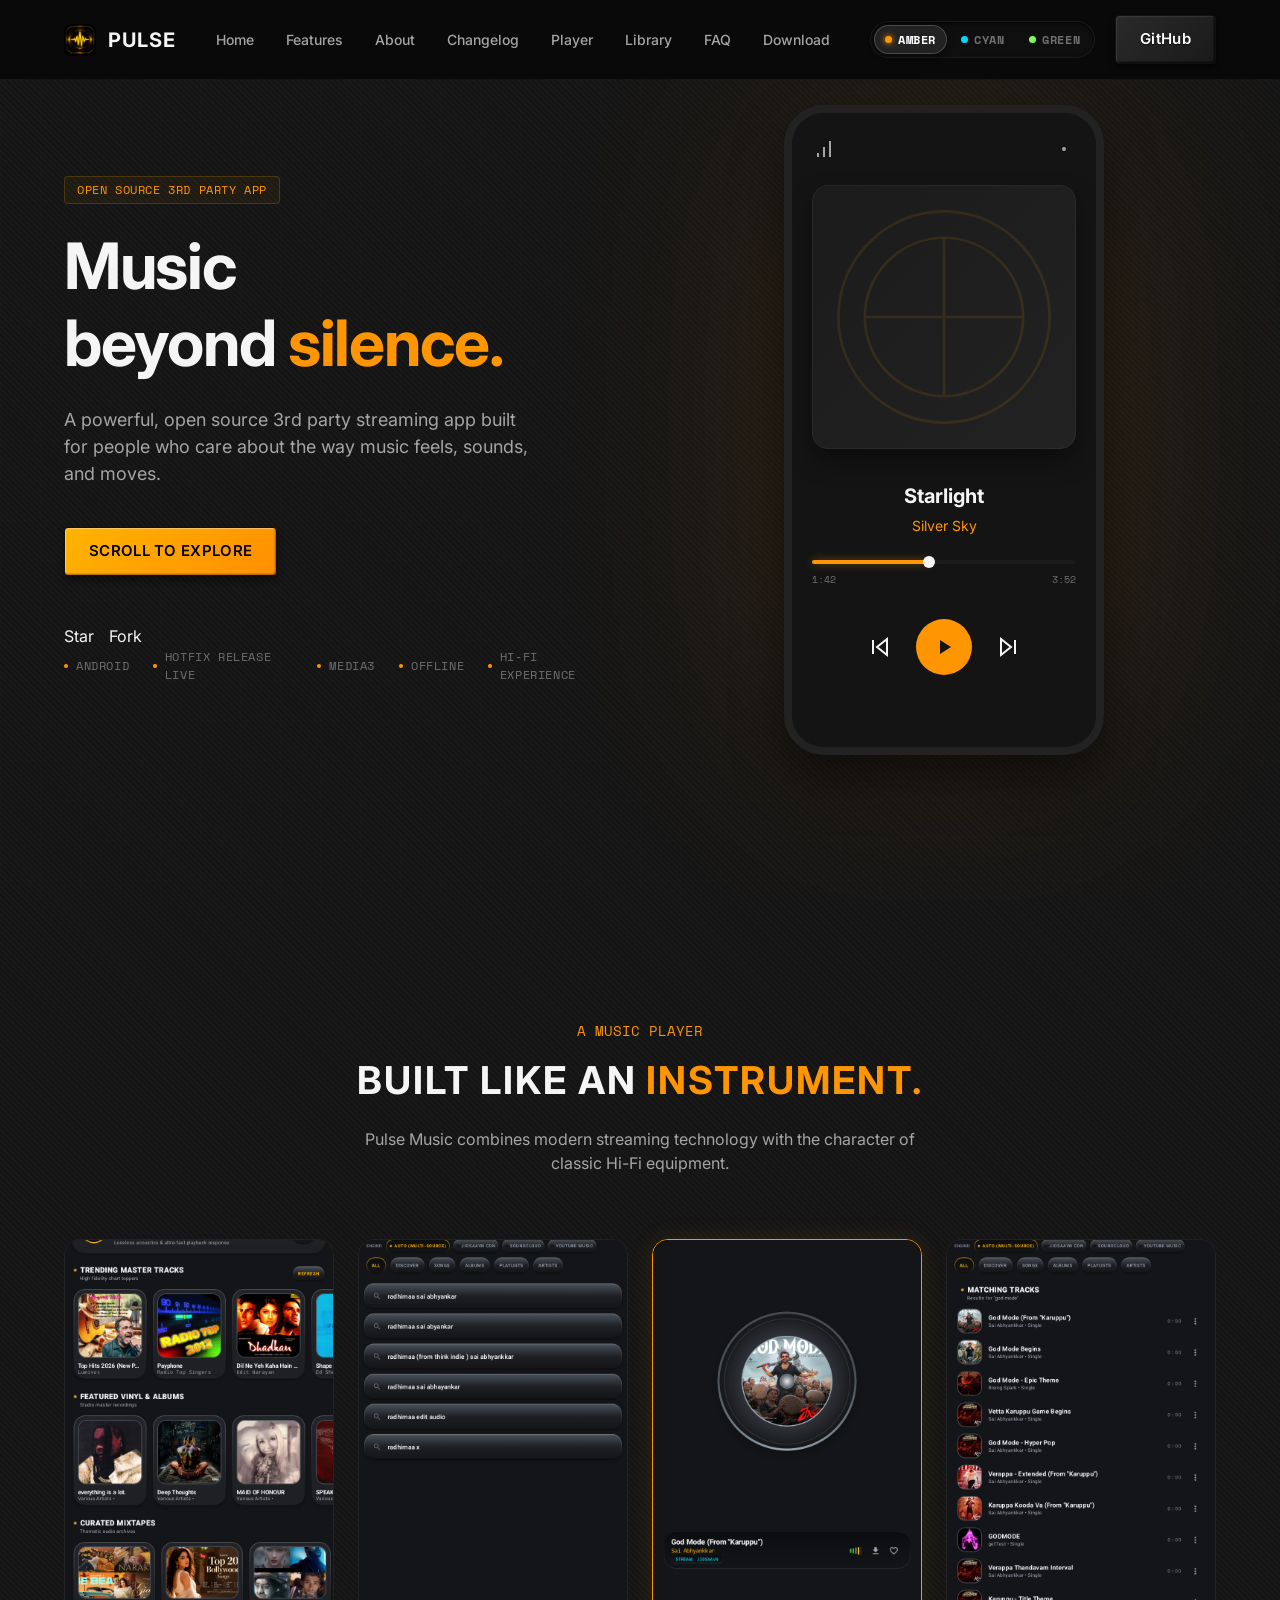
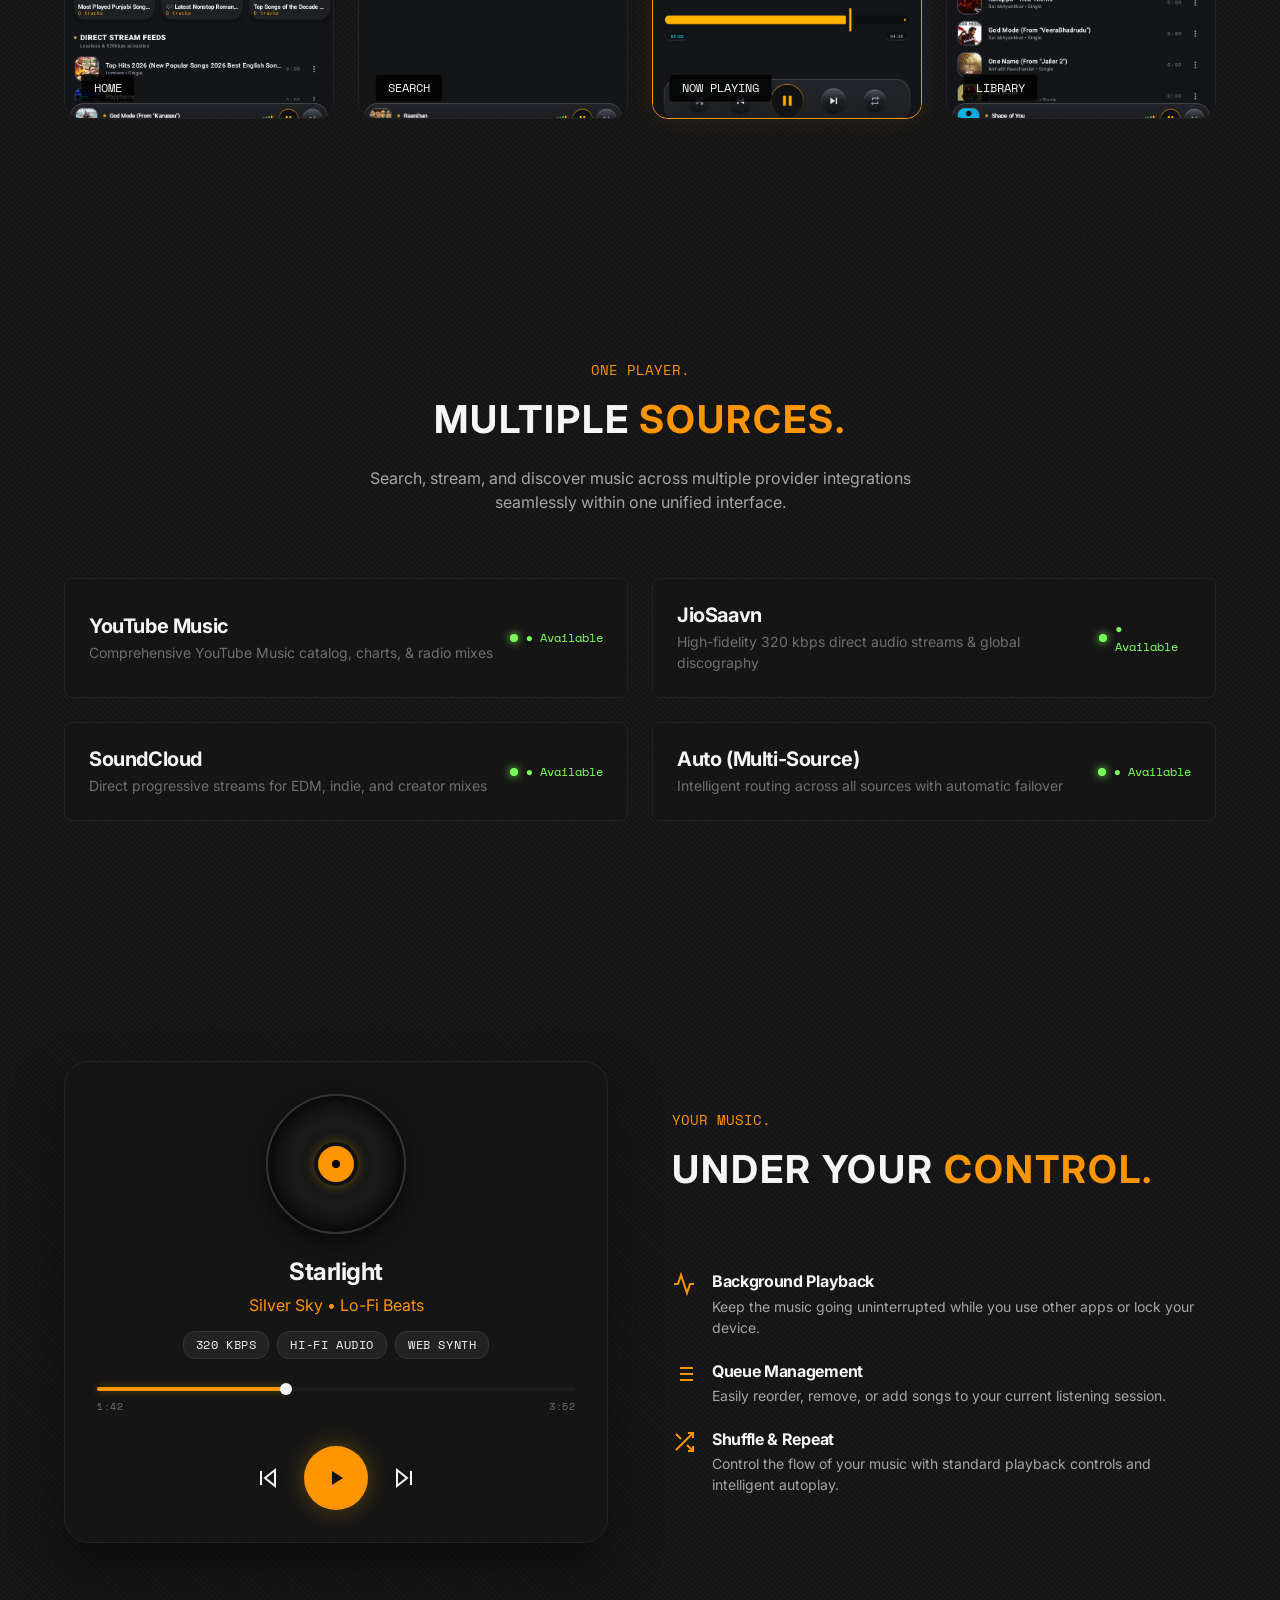
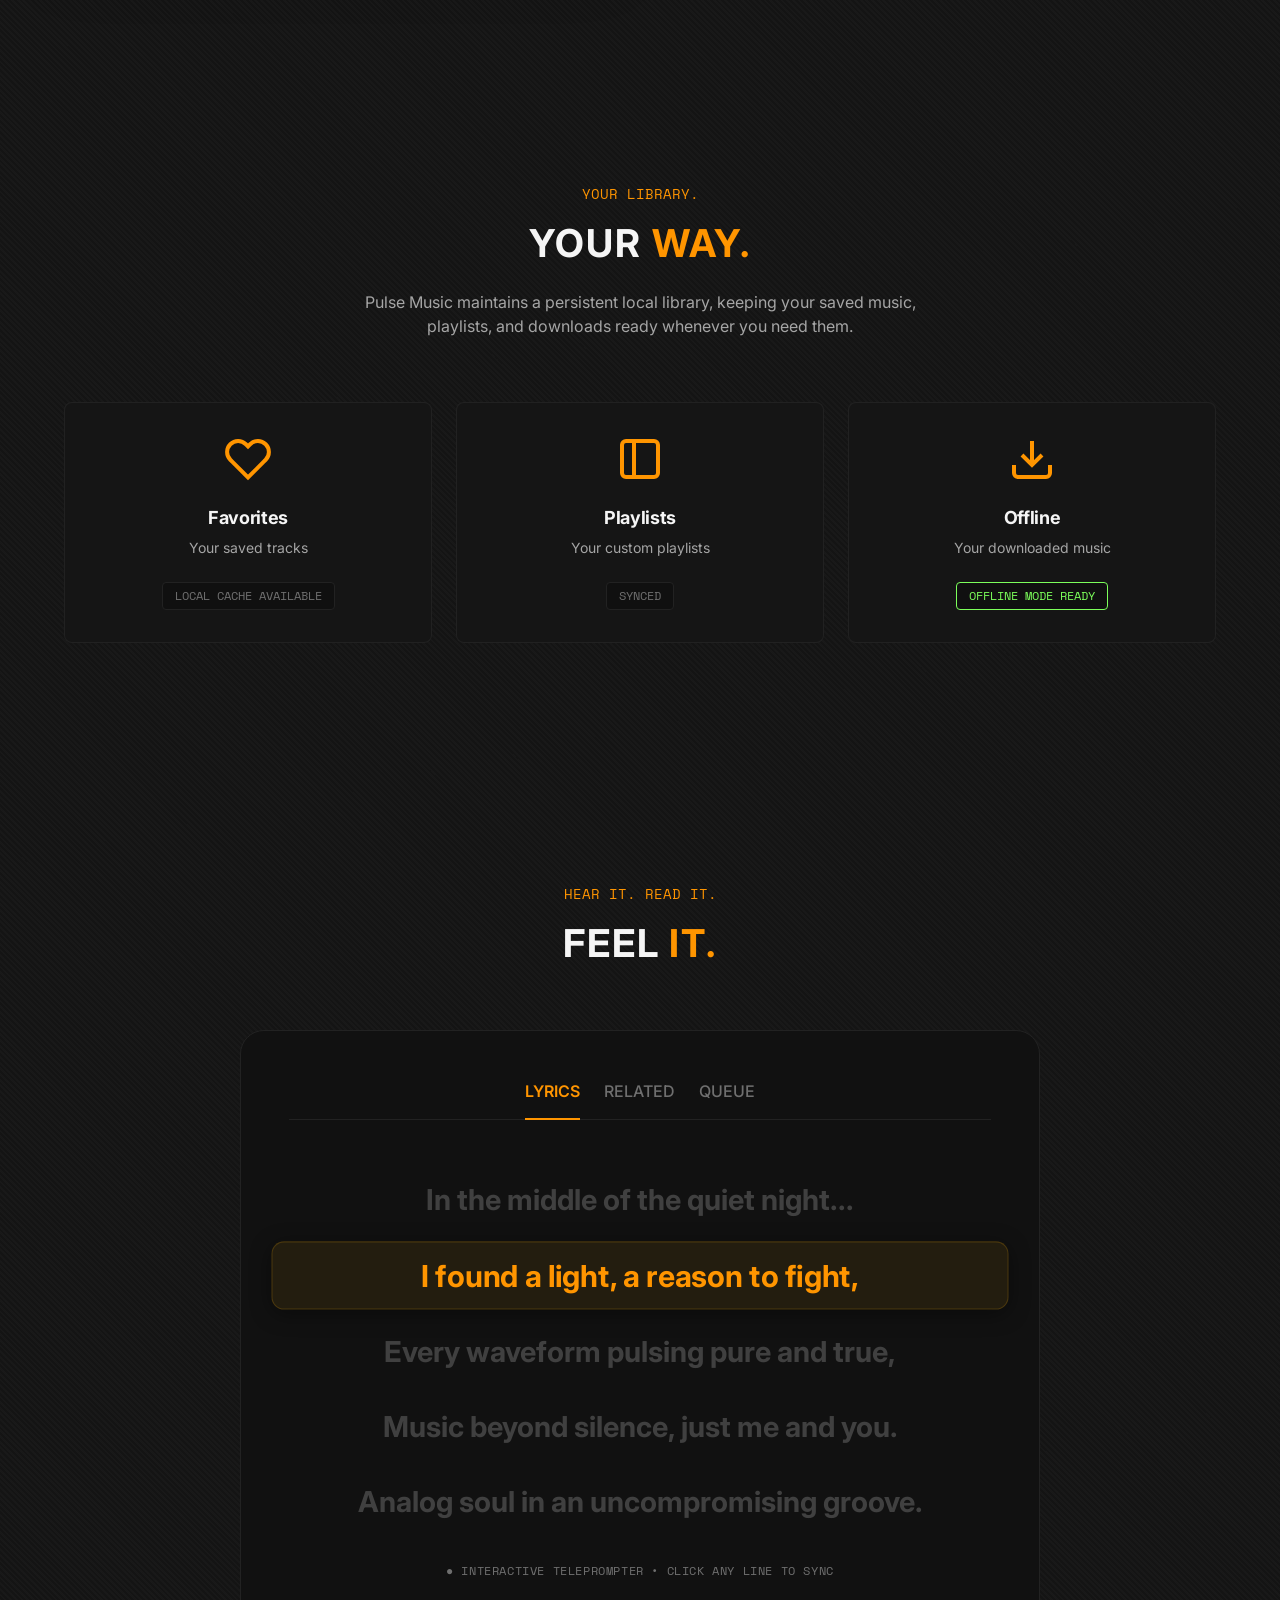
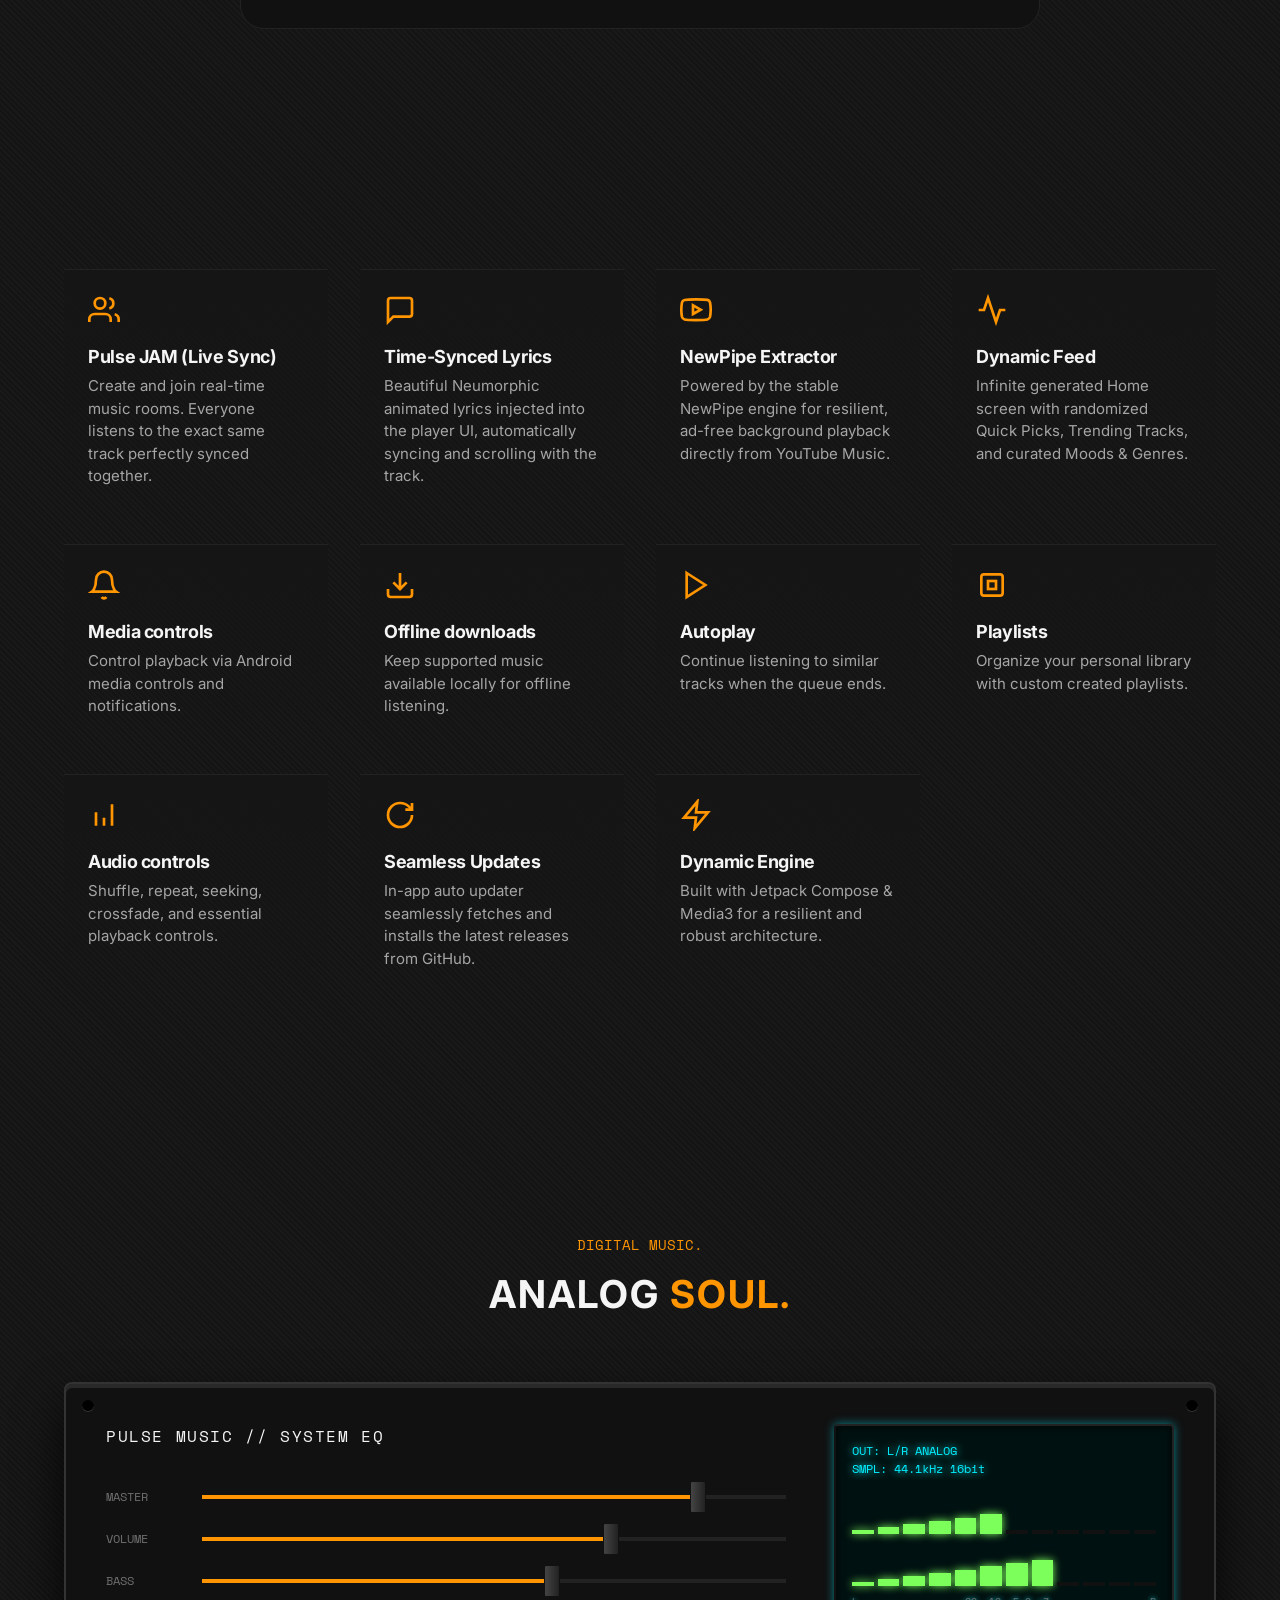
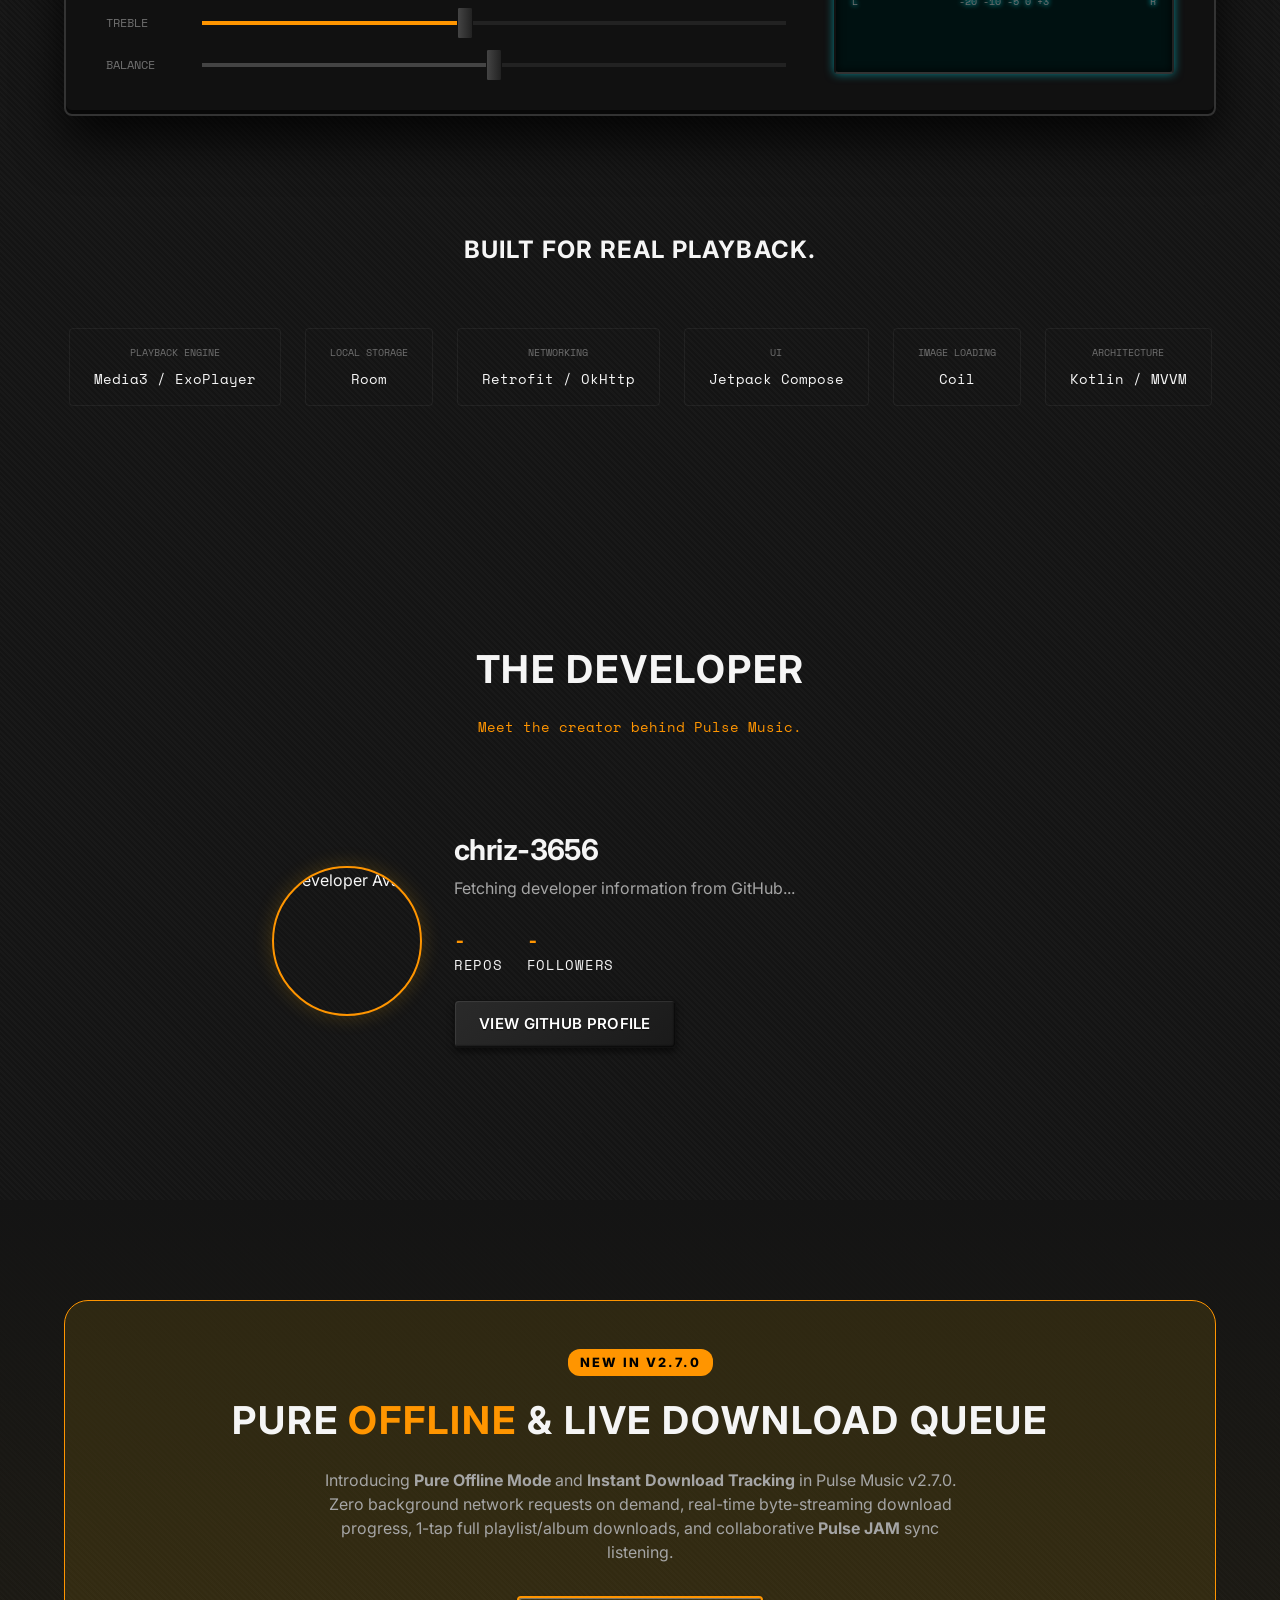
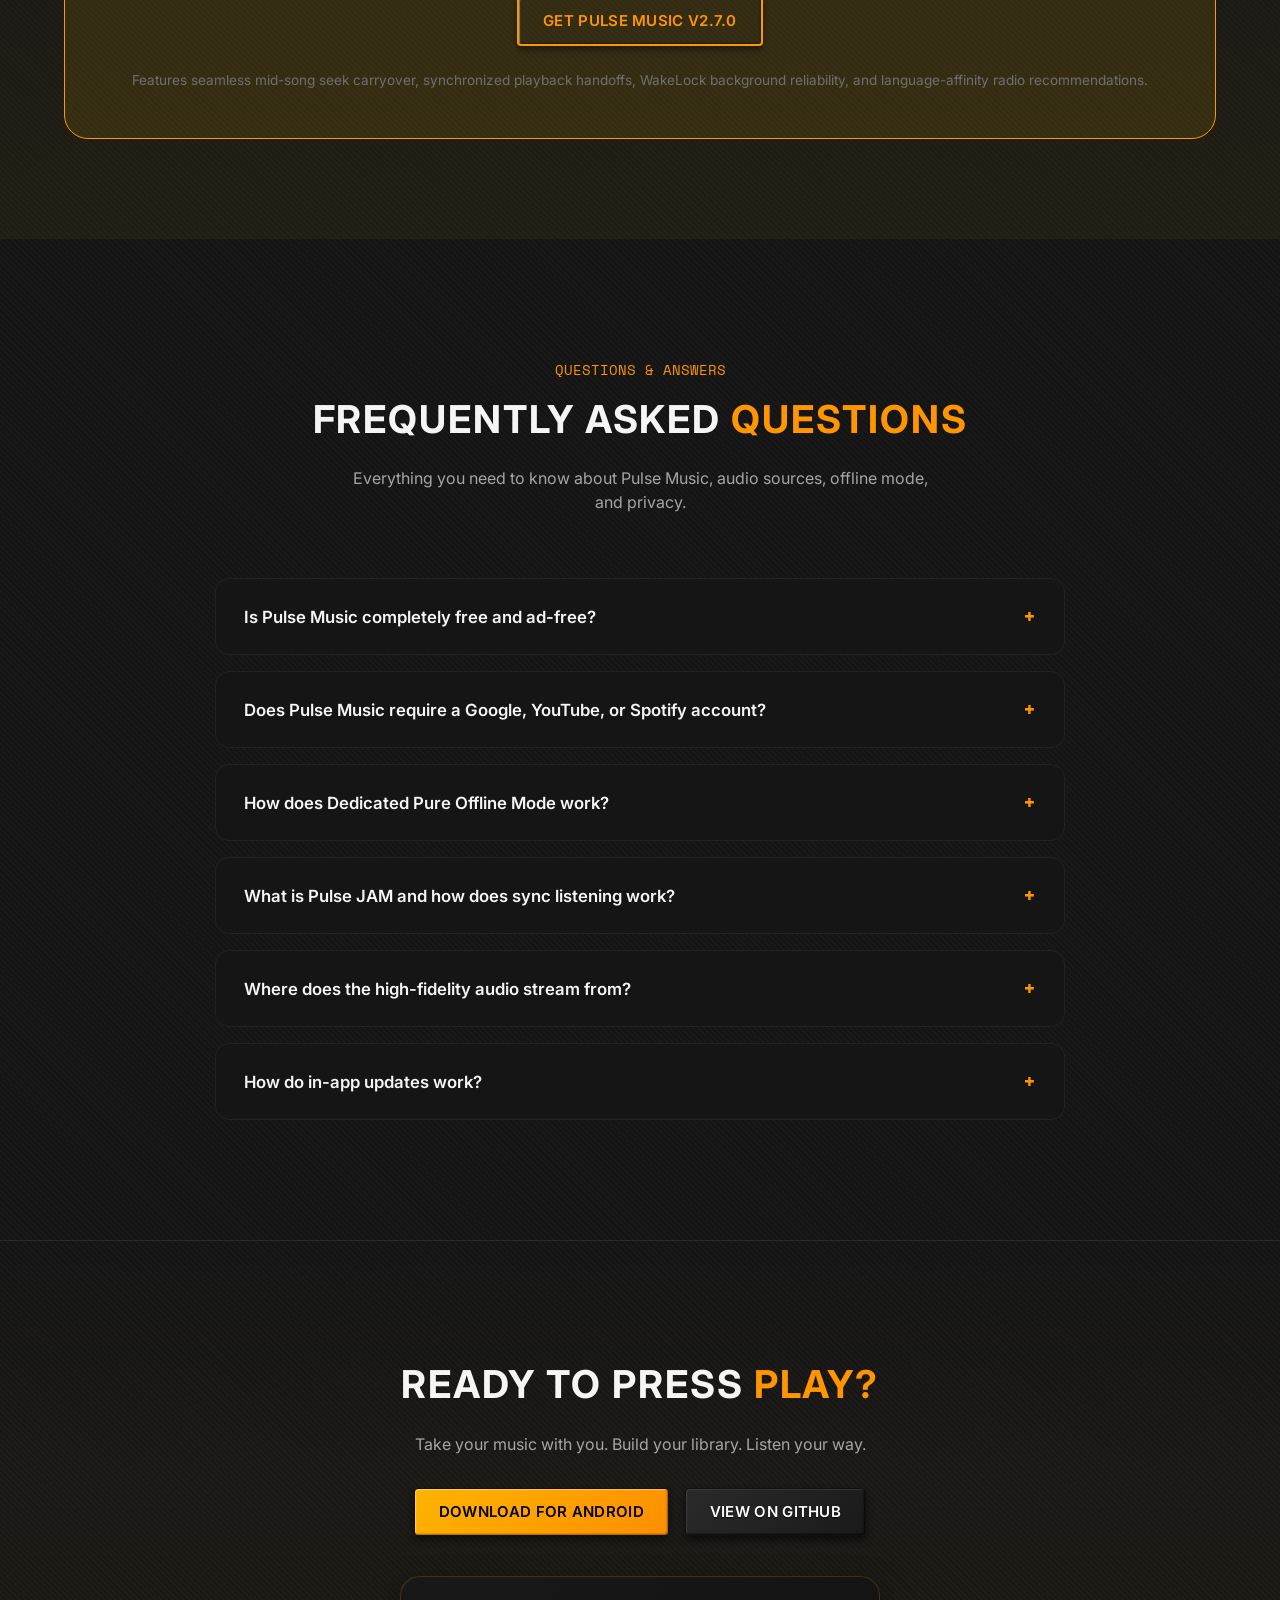
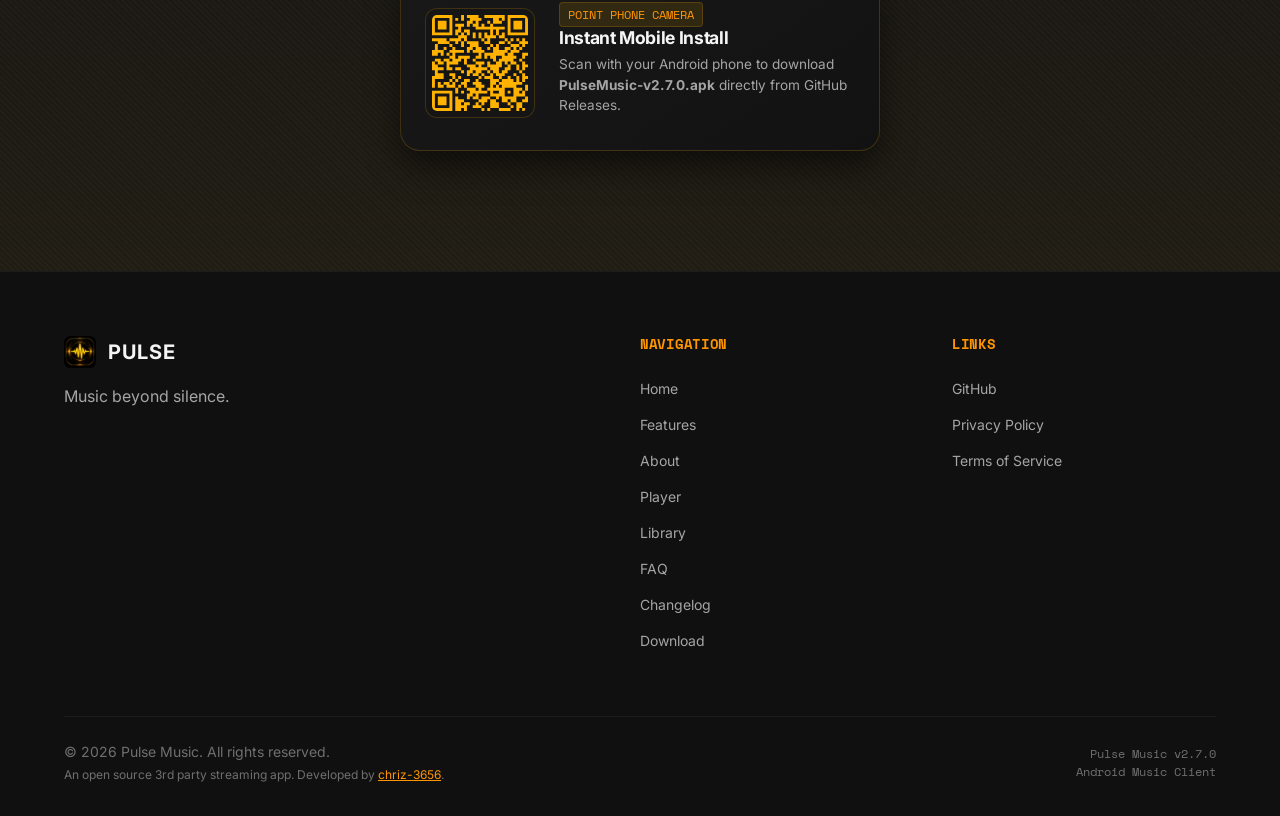
==== commit f326a5c1: "fix(website): ensure CSS and assets load across all URL structures on about and subpages" ====
--- a/index.html
+++ b/index.html
@@ -35,9 +35,19 @@
   <script>
     (function() {
       try {
-        if (window.location.pathname.endsWith('.html') || window.location.pathname.endsWith('/index.html')) {
-          var clean = window.location.pathname.replace(/\/index\.html$/, '/').replace(/\.html$/, '');
-          window.history.replaceState(null, '', clean + window.location.search + window.location.hash);
+        var loc = window.location;
+        var path = loc.pathname;
+        if (path.endsWith('/index.html')) {
+          path = path.replace(/\/index\.html$/, '/');
+        } else if (path.endsWith('index.html')) {
+          path = path.replace(/index\.html$/, '');
+          if (!path) path = '/';
+        } else if (path.endsWith('.html')) {
+          var base = path.replace(/\.html$/, '');
+          path = base.endsWith('/') ? base : base + '/';
+        }
+        if (path !== loc.pathname) {
+          window.history.replaceState(null, '', path + loc.search + loc.hash);
         }
       } catch(e) {}
     })();
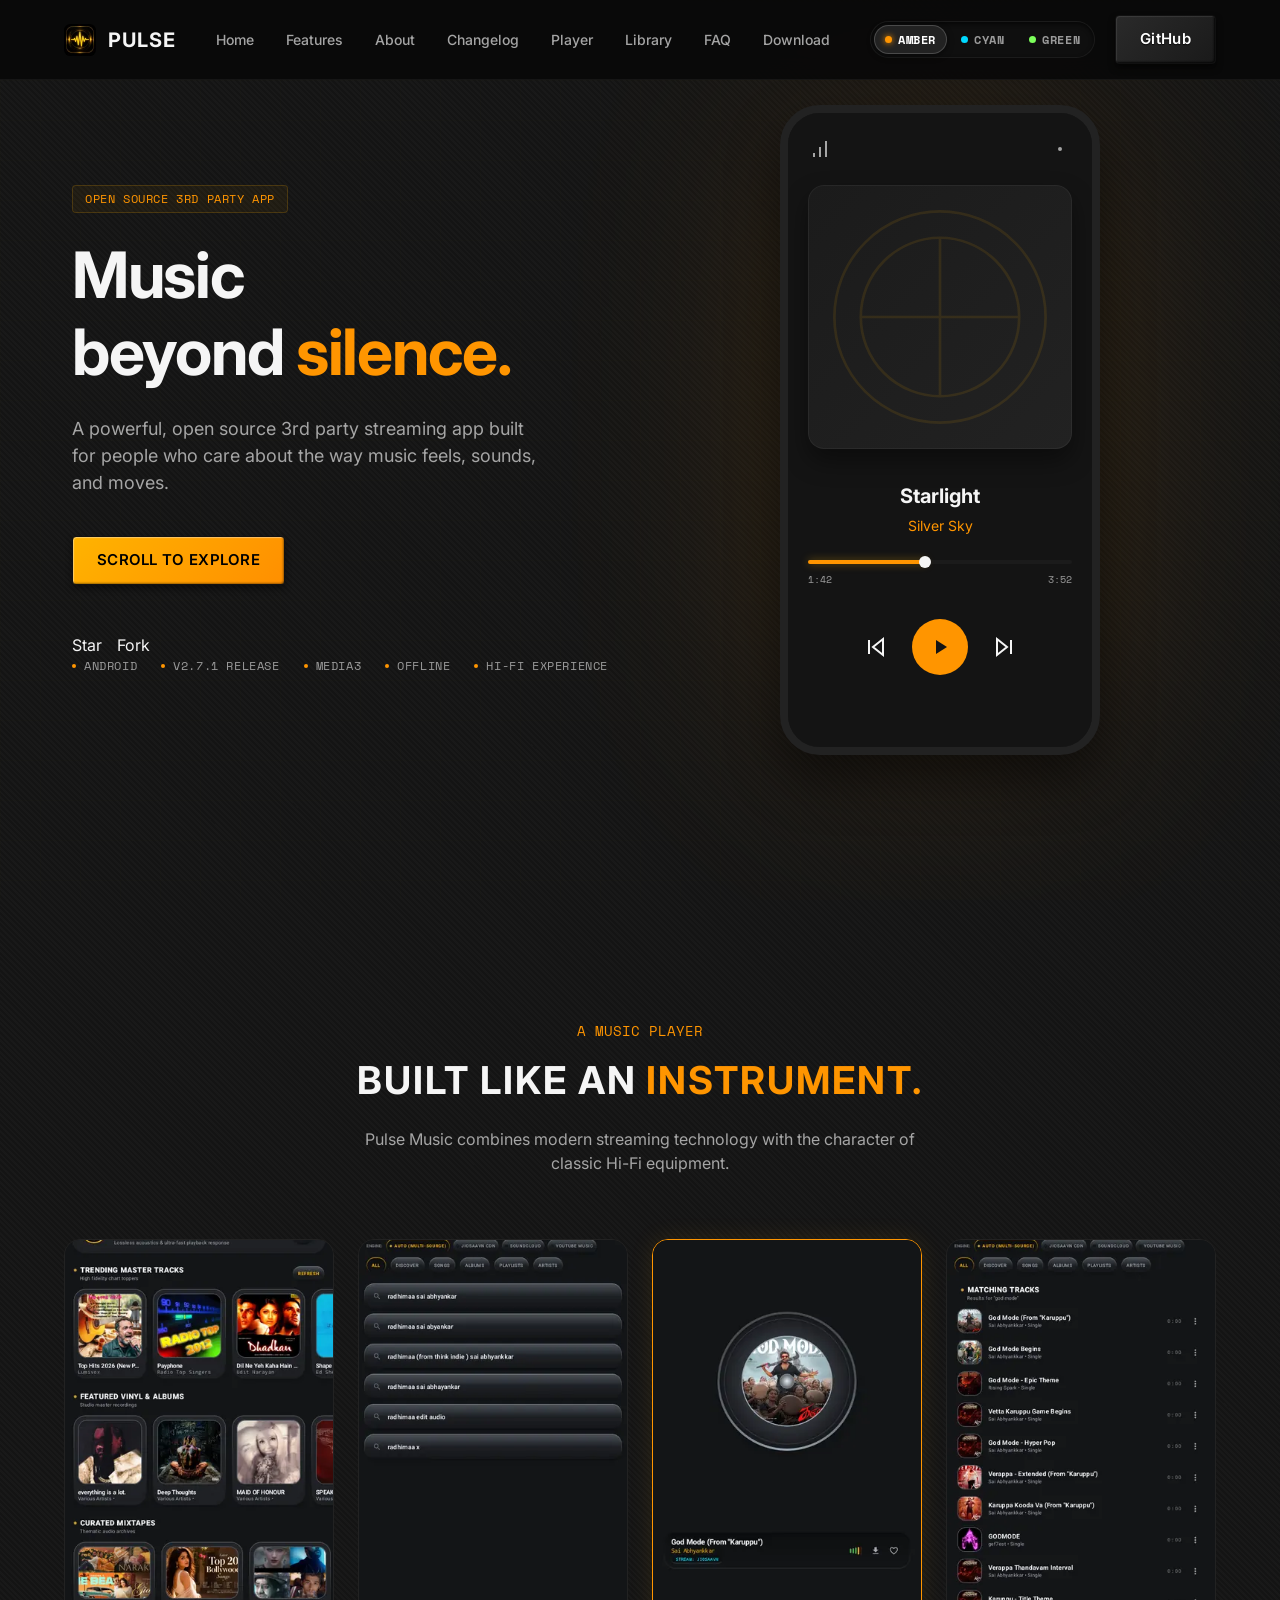
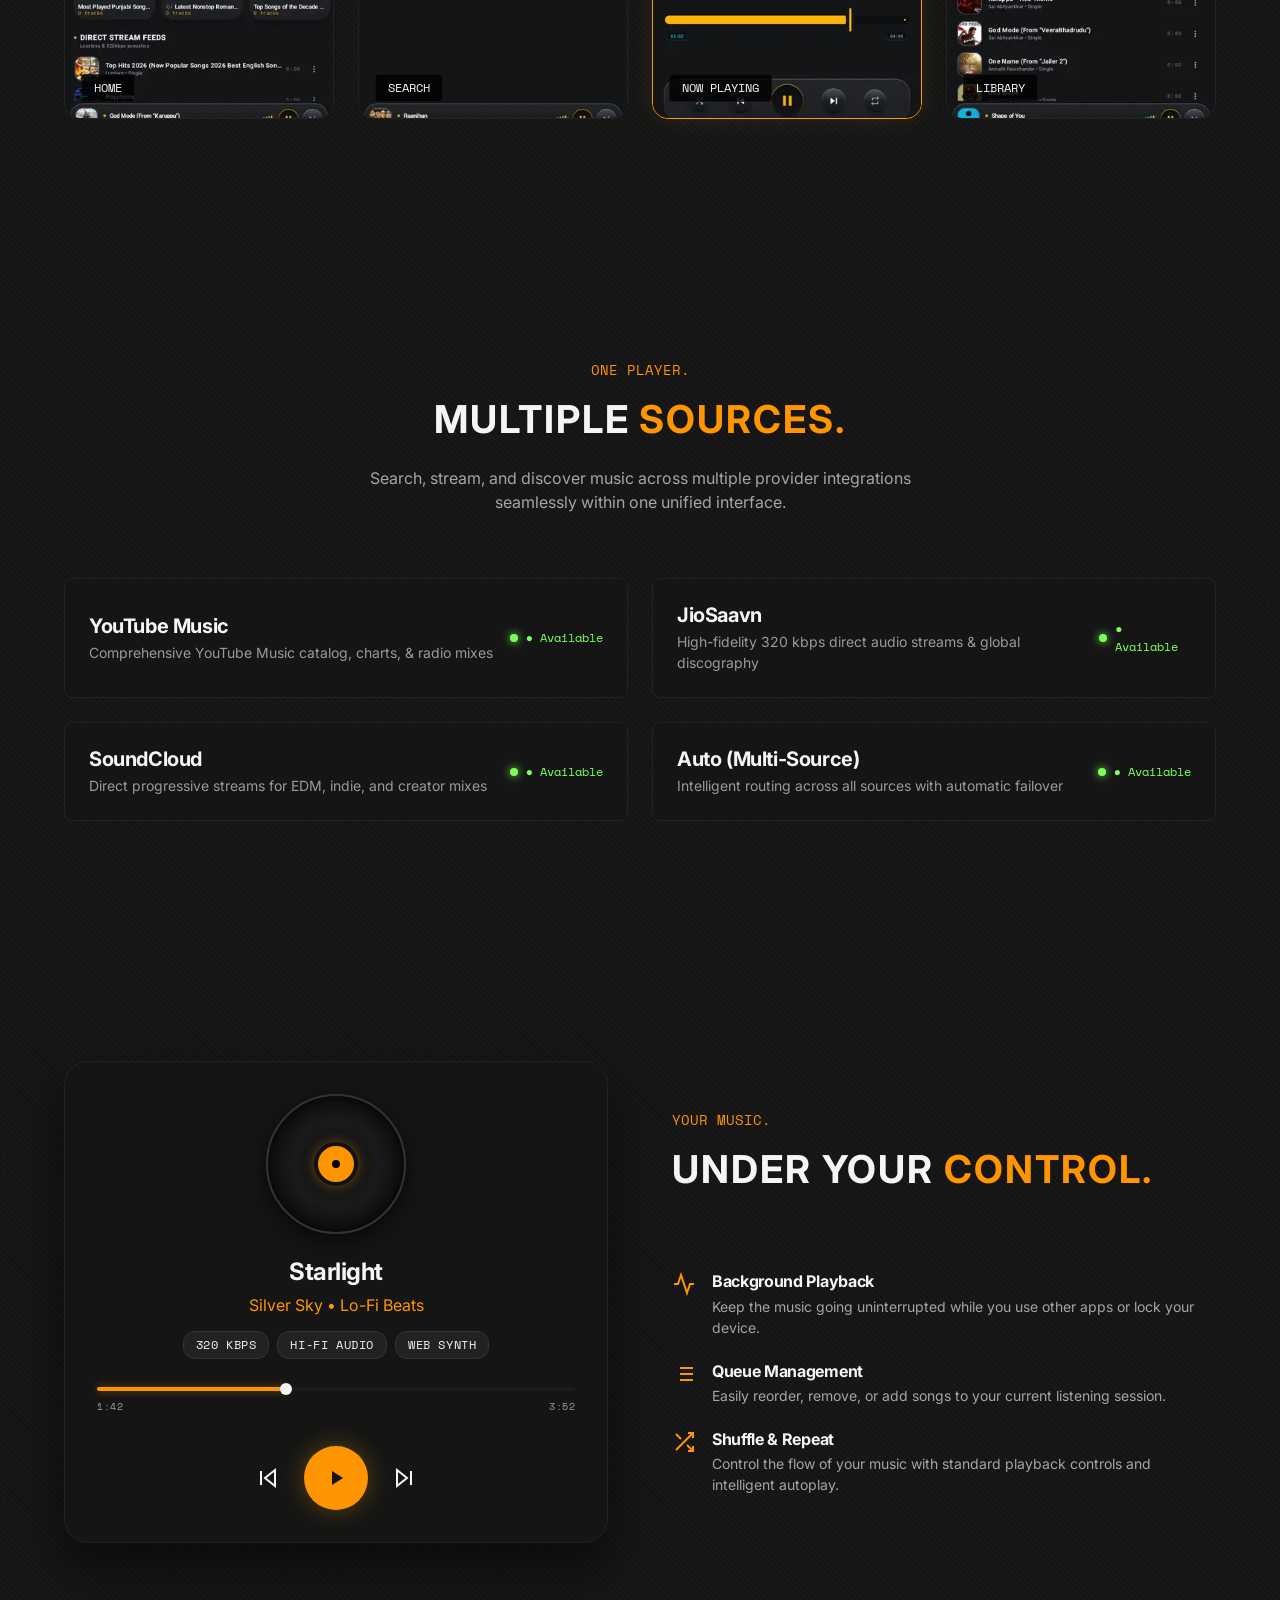
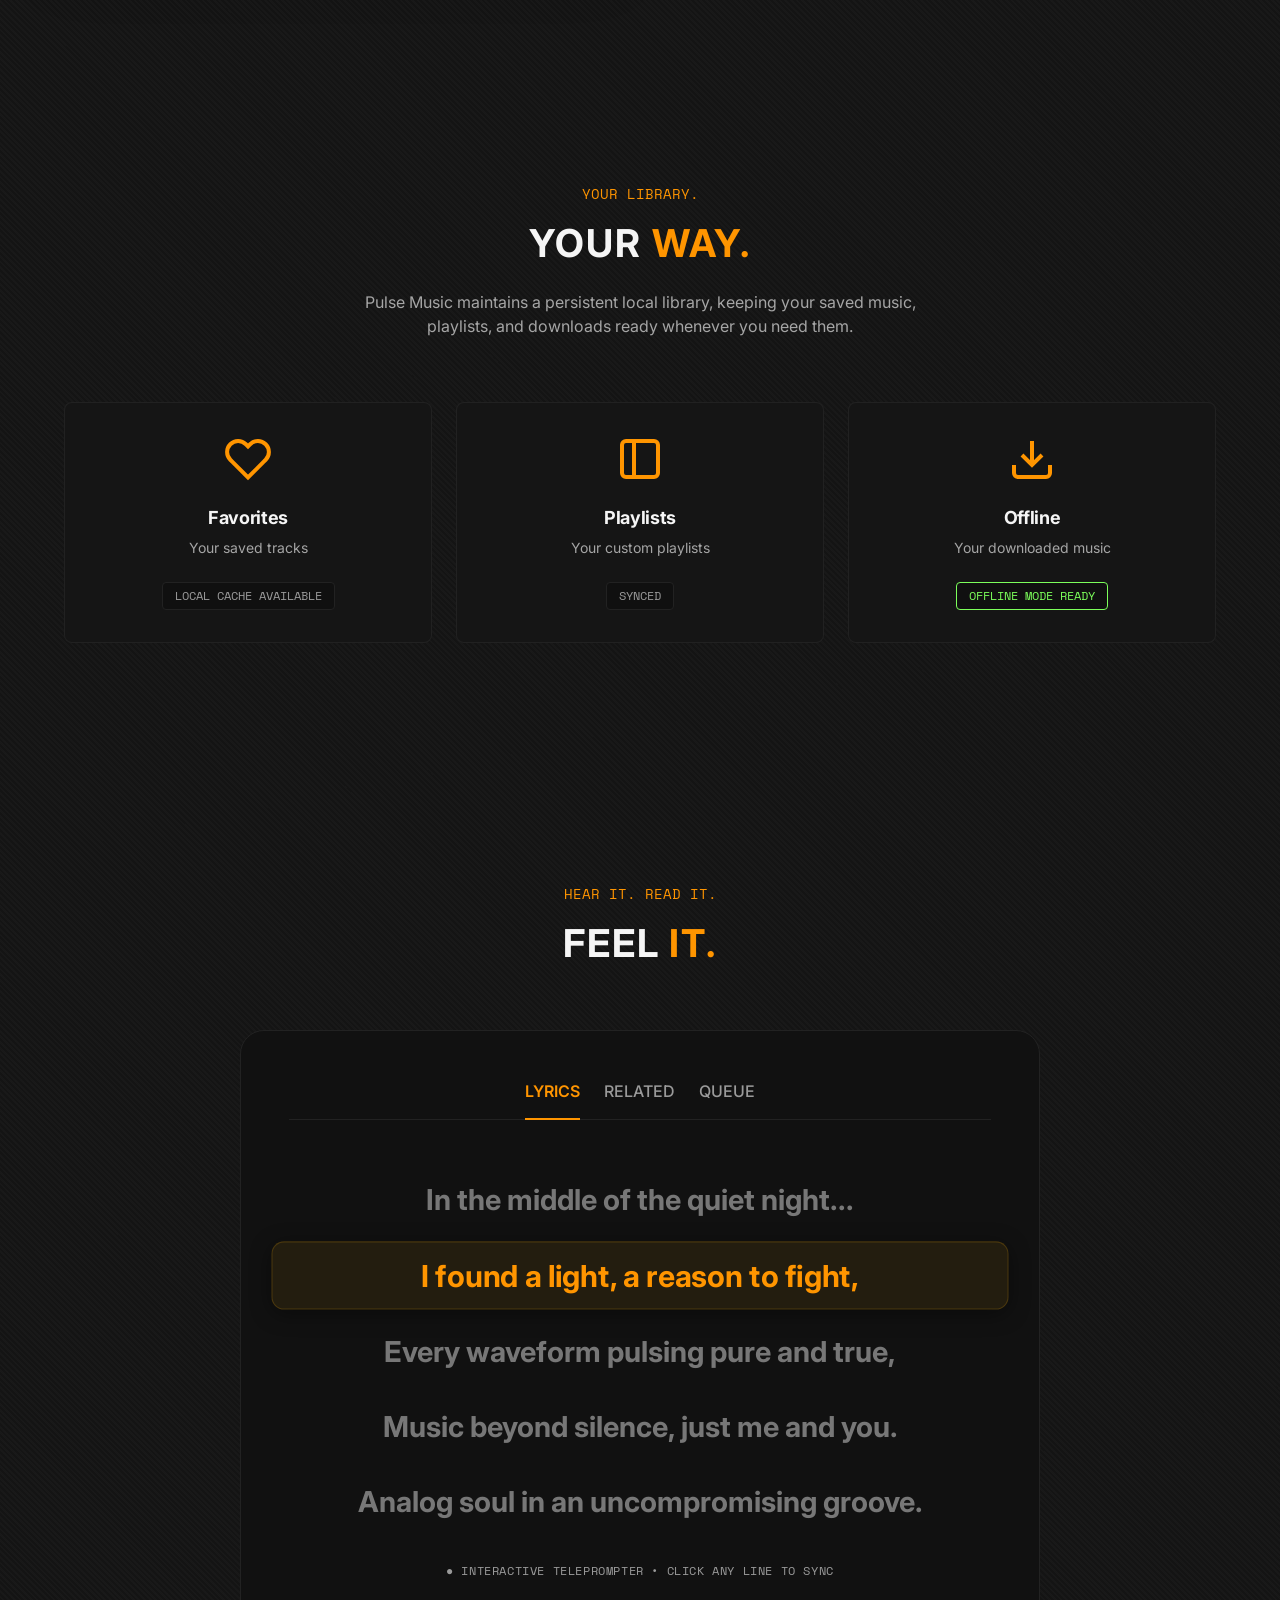
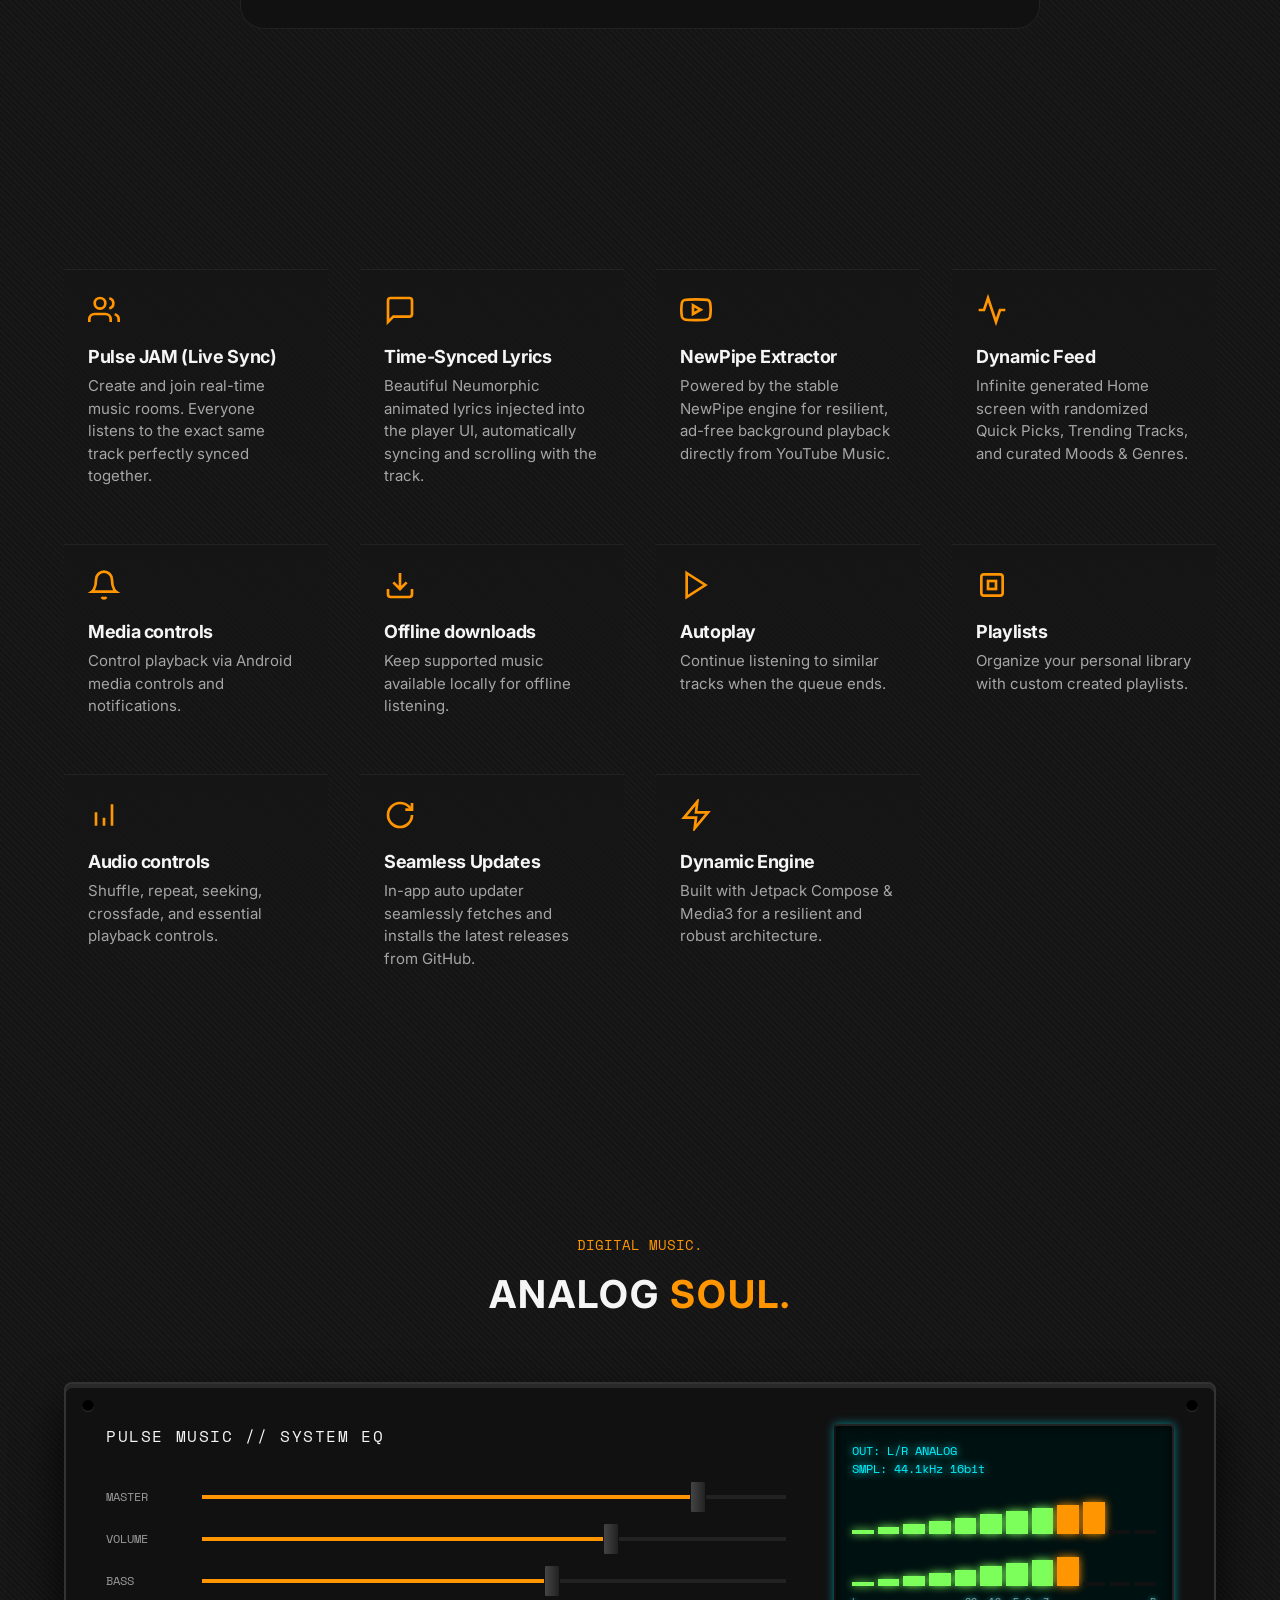
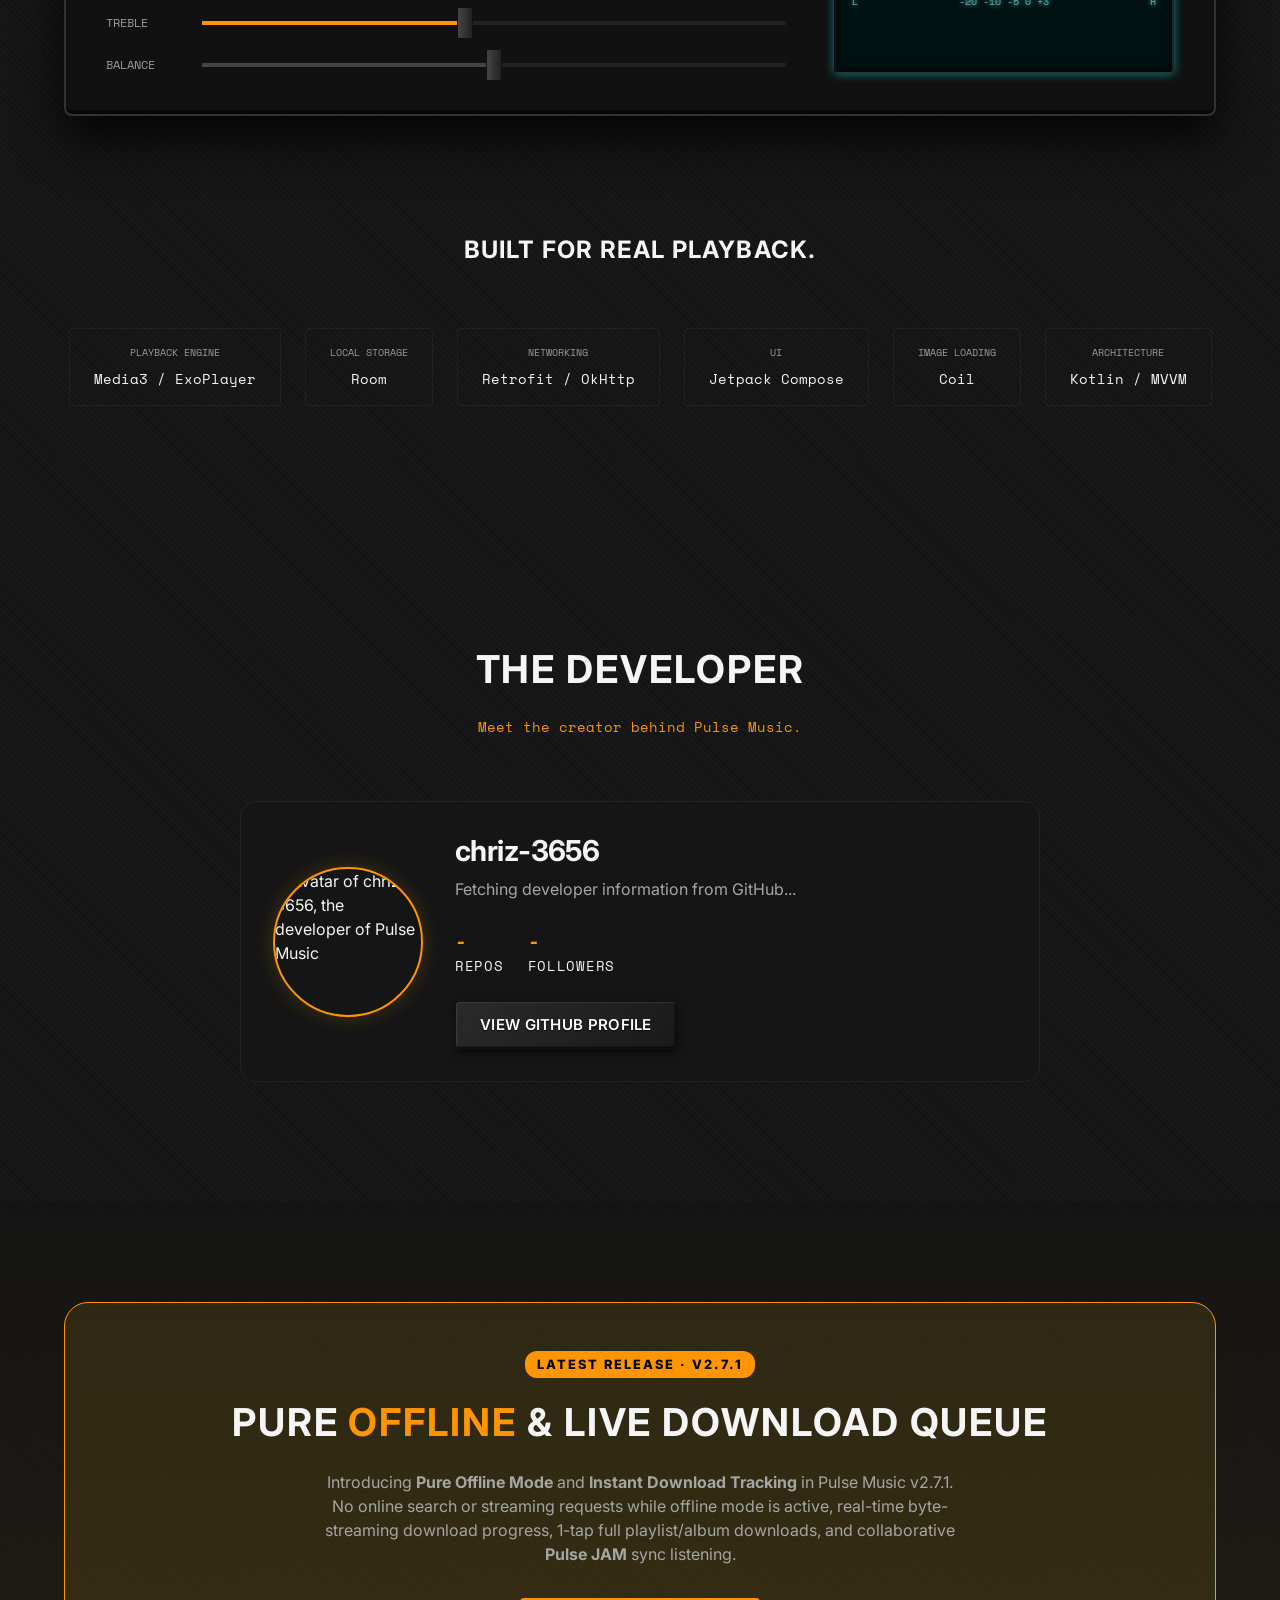
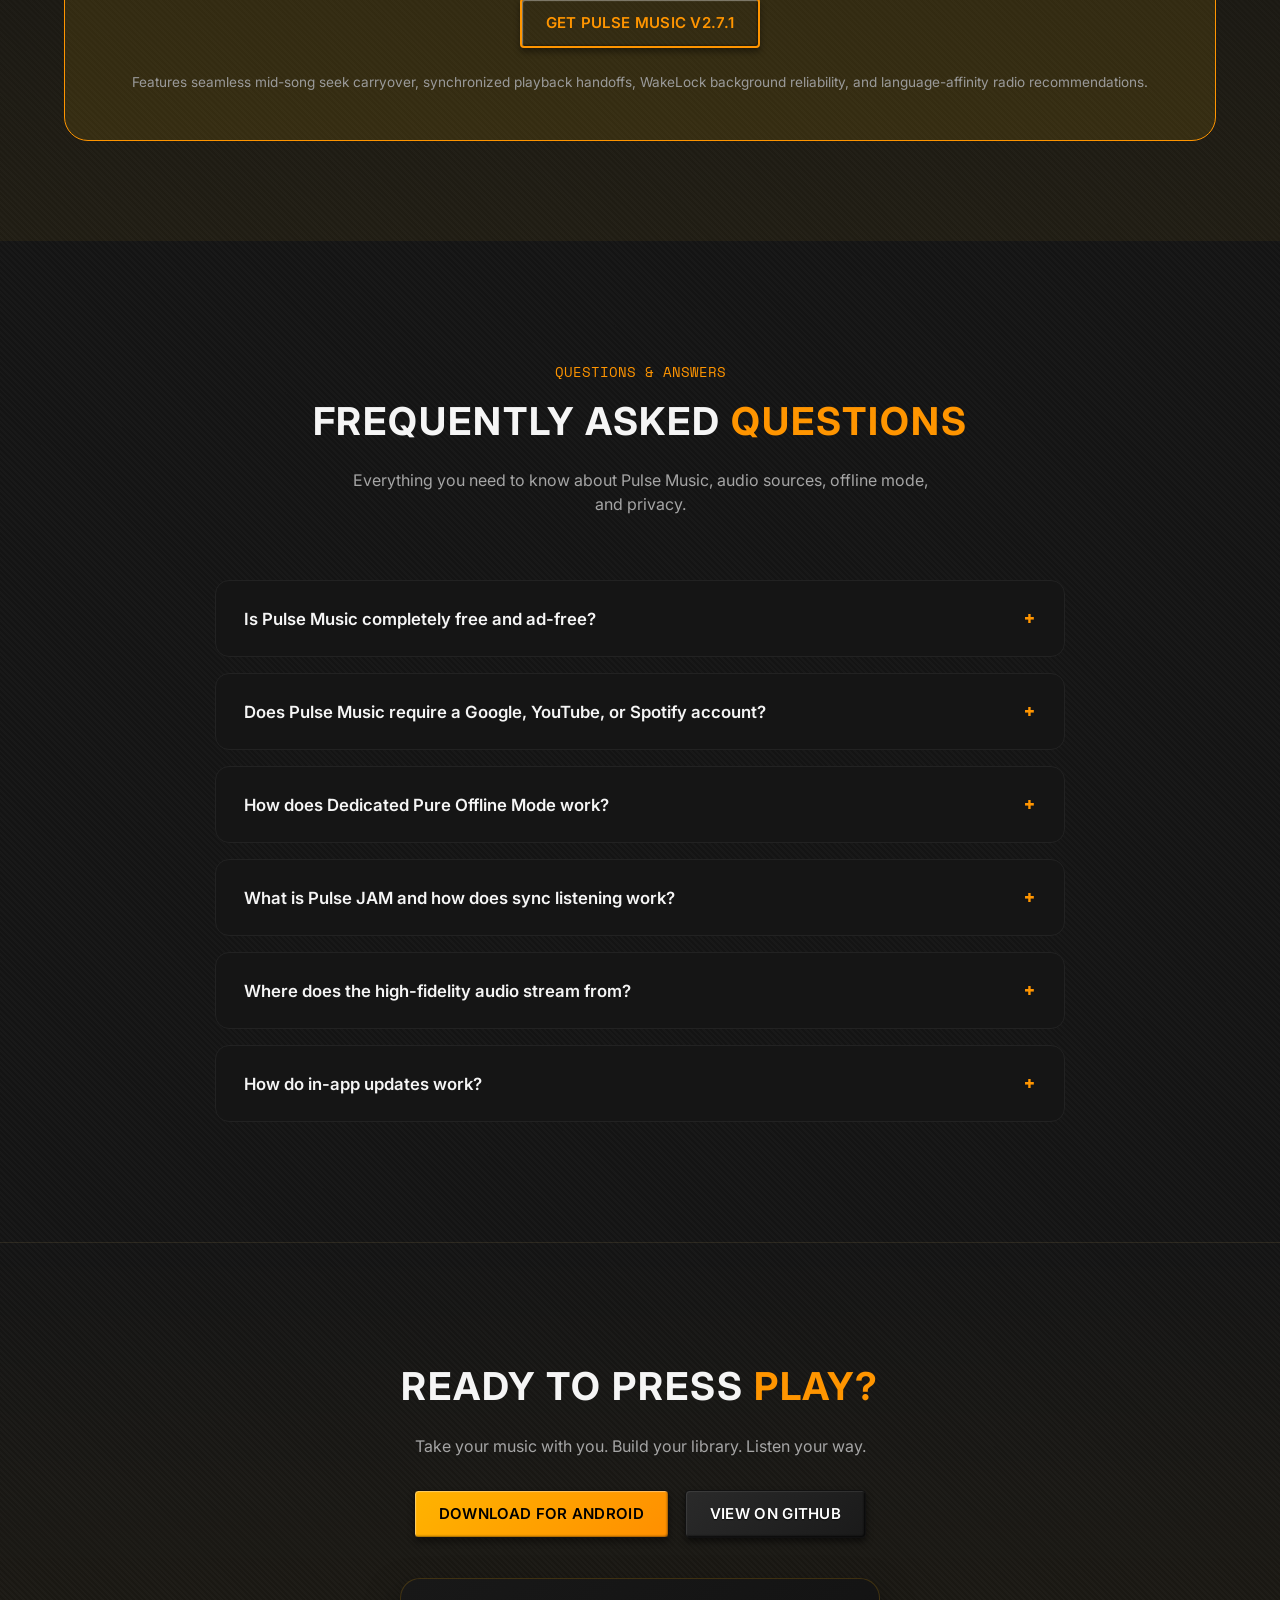
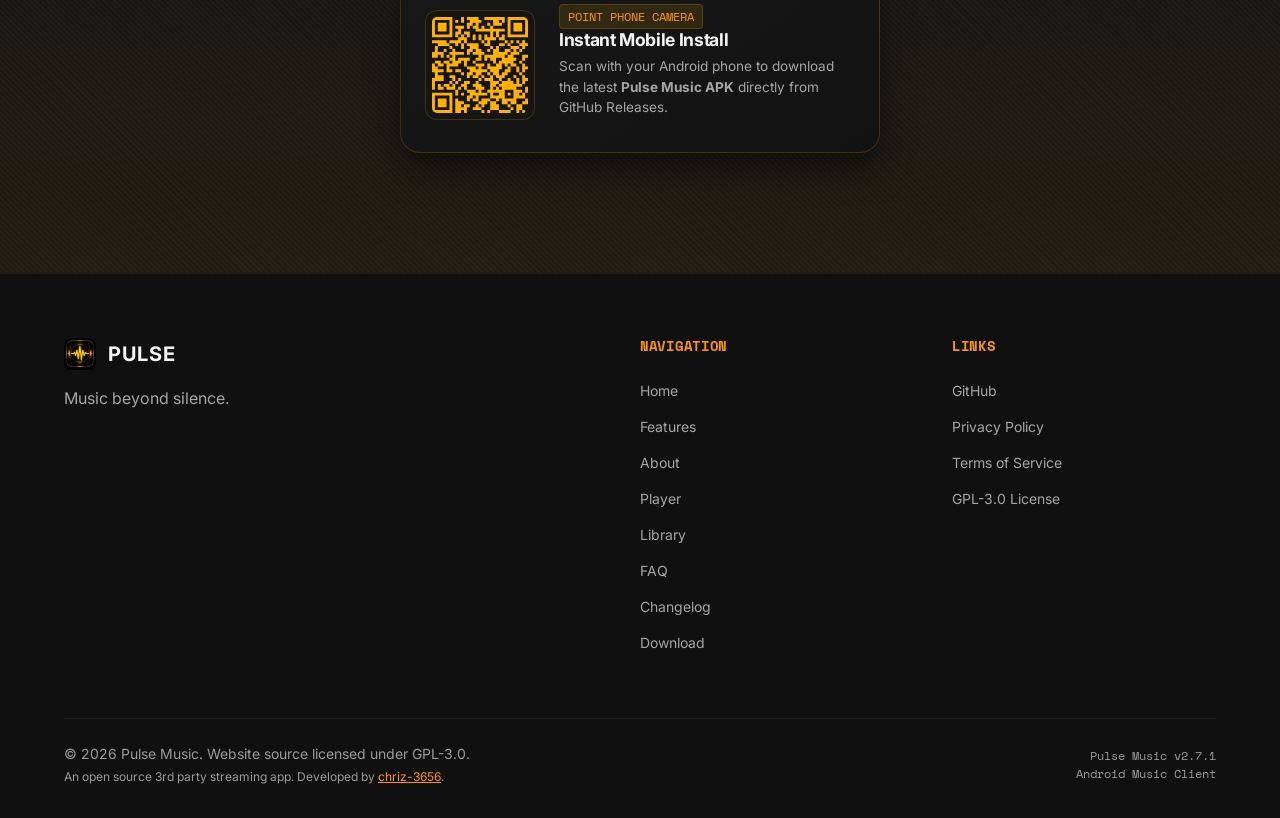
==== commit e3c42833: "fix(website): release-readiness overhaul - add canonical, Open Graph, Twitter, and JSON-LD metadata " ====
--- a/index.html
+++ b/index.html
@@ -4,62 +4,79 @@
   <meta charset="UTF-8">
   <meta name="viewport" content="width=device-width, initial-scale=1.0, maximum-scale=5.0">
   <title>Pulse Music — Music Beyond Silence</title>
-  <meta name="description" content="Pulse Music is a modern, open-source Android music player featuring a Neumorphic design, Hi-Fi audio streaming, and Pulse JAM live synchronized rooms. Developed by Chris Mon Saji.">
-    <meta name="keywords" content="Pulse Music, Android Music Player, Neumorphic UI, Skeuomorphic, Open Source, Pulse JAM, Live Sync, Chris Mon Saji">
-    <meta name="author" content="Chris Mon Saji">
-    <meta name="robots" content="index, follow">
+  <meta name="description" content="Pulse Music is an open-source Android music player with multi-source streaming, offline downloads, Pulse JAM synchronized listening rooms, and a tactile Hi-Fi interface.">
   <meta name="theme-color" content="#080808">
   <meta name="google-site-verification" content="JyQ0RfcWv91lmKpfq5ZWkhb3wTgpCK6mlrlQBF23X3k" />
-  
-  <!-- Open Graph -->
+  <meta name="robots" content="index, follow">
+  <link rel="canonical" href="https://pulseapp-music.vercel.app/">
+
+  <!-- Open Graph / Twitter -->
   <meta property="og:title" content="Pulse Music — Music Beyond Silence">
-  <meta property="og:description" content="An open source 3rd party multi-source music player built for people who care about the way music feels, sounds, and moves.">
+  <meta property="og:description" content="An open-source Android music player with multi-source streaming, offline downloads, and Pulse JAM synchronized listening rooms.">
   <meta property="og:type" content="website">
-  
-  <!-- SEO & Metadata -->
-  <meta name="keywords" content="Pulse Music, Android, Open Source, 3rd Party Streaming App, Music Player, chriz-3656, Hi-Fi, Offline Listening">
-  <meta name="author" content="chriz-3656">
-  <link rel="canonical" href="https://github.com/chriz-3656/Pulse-Music">
-  
+  <meta property="og:url" content="https://pulseapp-music.vercel.app/">
+  <meta property="og:image" content="https://pulseapp-music.vercel.app/assets/og-image.png">
+  <meta property="og:image:width" content="1200">
+  <meta property="og:image:height" content="630">
+  <meta property="og:image:alt" content="Pulse Music — Music beyond silence.">
+  <meta property="og:site_name" content="Pulse Music">
+  <meta name="twitter:card" content="summary_large_image">
+  <meta name="twitter:title" content="Pulse Music — Music Beyond Silence">
+  <meta name="twitter:description" content="An open-source Android music player with multi-source streaming, offline downloads, and Pulse JAM synchronized listening rooms.">
+  <meta name="twitter:image" content="https://pulseapp-music.vercel.app/assets/og-image.png">
+  <meta name="twitter:image:alt" content="Pulse Music — Music beyond silence.">
+
+  <link rel="icon" type="image/svg+xml" href="data:image/svg+xml,<svg xmlns='http://www.w3.org/2000/svg' viewBox='0 0 100 100'><rect width='100' height='100' rx='20' fill='%23FFB300'/><path d='M20 50h15l10-25 15 50 10-25h10' stroke='%23080808' stroke-width='8' fill='none' stroke-linecap='round' stroke-linejoin='round'/></svg>">
+  <link rel="apple-touch-icon" href="assets/app_icon-192.png">
+
   <!-- Fonts -->
   <link rel="preconnect" href="https://fonts.googleapis.com">
   <link rel="preconnect" href="https://fonts.gstatic.com" crossorigin>
   <link href="https://fonts.googleapis.com/css2?family=Inter:wght@400;500;600;700&family=Space+Mono:wght@400;700&display=swap" rel="stylesheet">
-  
+
   <!-- CSS -->
   <link rel="stylesheet" href="css/style.css">
-  
-  <!-- Favicon placeholder -->
-  <link rel="icon" type="image/svg+xml" href="data:image/svg+xml,<svg xmlns='http://www.w3.org/2000/svg' viewBox='0 0 100 100'><rect width='100' height='100' rx='20' fill='%23FFB300'/><path d='M20 50h15l10-25 15 50 10-25h10' stroke='%23080808' stroke-width='8' fill='none' stroke-linecap='round' stroke-linejoin='round'/></svg>">
-
-  <script>
-    (function() {
-      try {
-        var loc = window.location;
-        var path = loc.pathname;
-        if (path.endsWith('/index.html')) {
-          path = path.replace(/\/index\.html$/, '/');
-        } else if (path.endsWith('index.html')) {
-          path = path.replace(/index\.html$/, '');
-          if (!path) path = '/';
-        } else if (path.endsWith('.html')) {
-          var base = path.replace(/\.html$/, '');
-          path = base.endsWith('/') ? base : base + '/';
-        }
-        if (path !== loc.pathname) {
-          window.history.replaceState(null, '', path + loc.search + loc.hash);
-        }
-      } catch(e) {}
-    })();
+
+  <script>document.documentElement.classList.add('js');</script>
+
+  <noscript>
+    <style>
+      .faq-answer { display: block !important; max-height: none !important; overflow: visible !important; padding-bottom: 24px !important; }
+      .faq-toggle { display: none; }
+    </style>
+  </noscript>
+
+  <script type="application/ld+json">
+  {
+    "@context": "https://schema.org",
+    "@type": "SoftwareApplication",
+    "name": "Pulse Music",
+    "description": "Open-source Android music player with multi-source streaming, offline playback, and Pulse JAM synchronized listening rooms.",
+    "applicationCategory": "MultimediaApplication",
+    "operatingSystem": "Android",
+    "softwareVersion": "2.7.1",
+    "offers": {
+      "@type": "Offer",
+      "price": "0",
+      "priceCurrency": "USD"
+    },
+    "downloadUrl": "https://github.com/chriz-3656/Pulse-Music/releases/latest",
+    "url": "https://pulseapp-music.vercel.app/"
+  }
   </script>
 </head>
 <body>
 
+  <a class="skip-link" href="#main-content">Skip to content</a>
+
   <!-- Navigation -->
   <header>
     <div class="container nav-container">
-      <a href="#" class="logo-link">
-        <img src="assets/app_icon.png" alt="Pulse Logo" class="logo-icon" style="border-radius: 20%; object-fit: cover;">
+      <a href="./" class="logo-link" aria-label="Pulse Music home">
+        <picture>
+          <source type="image/webp" srcset="assets/app_icon-64.webp 64w, assets/app_icon-192.webp 192w" sizes="32px">
+          <img src="assets/app_icon-64.png" alt="" class="logo-icon" width="32" height="32" decoding="async" style="border-radius: 20%; object-fit: cover;">
+        </picture>
         PULSE
       </a>
       
@@ -89,10 +106,10 @@
             <span class="mono">GREEN</span>
           </button>
         </div>
-        <a href="#" class="btn btn-secondary" id="nav-github-btn">GitHub</a>
+        <a href="https://github.com/chriz-3656/Pulse-Music" class="btn btn-secondary" id="nav-github-btn">GitHub</a>
       </div>
       
-      <button class="hamburger" aria-label="Toggle menu" aria-expanded="false">
+      <button class="hamburger" type="button" aria-label="Toggle menu" aria-expanded="false" aria-controls="mobile-nav">
         <span></span>
         <span></span>
         <span></span>
@@ -101,7 +118,7 @@
   </header>
 
   <!-- Mobile Nav -->
-  <nav class="mobile-nav">
+  <nav class="mobile-nav" id="mobile-nav" aria-label="Mobile navigation" aria-hidden="true" inert>
     <div style="padding: 16px 24px; border-bottom: 1px solid var(--border-subtle);">
       <div class="deck-selector" style="width: 100%; justify-content: space-around;">
         <button class="deck-chip active" data-theme="amber">
@@ -122,10 +139,10 @@
     <a href="#player" class="mobile-link">Player</a>
     <a href="#library" class="mobile-link">Library</a>
     <a href="#faq" class="mobile-link">FAQ</a>
-    <a href="#" class="mobile-link btn btn-secondary" id="mobile-github-btn">GitHub</a>
+    <a href="https://github.com/chriz-3656/Pulse-Music" class="mobile-link btn btn-secondary" id="mobile-github-btn">GitHub</a>
   </nav>
 
-  <main>
+  <main id="main-content">
     <!-- Hero Section -->
     <section id="hero" class="hero">
       <div class="hero-bg"></div>
@@ -148,7 +165,7 @@
 
           <div class="hero-metadata mono">
             <div class="metadata-item">ANDROID</div>
-            <div class="metadata-item" id="download-count">HOTFIX RELEASE LIVE</div>
+            <div class="metadata-item" id="download-count">V2.7.1 RELEASE</div>
             <div class="metadata-item">MEDIA3</div>
             <div class="metadata-item">OFFLINE</div>
             <div class="metadata-item">HI-FI EXPERIENCE</div>
@@ -216,19 +233,31 @@
         
         <div class="showcase-grid reveal">
           <div class="showcase-card image-card">
-             <img src="assets/home.png" alt="Home UI" loading="lazy" style="width:100%; height:100%; object-fit:cover;">
+             <picture>
+               <source type="image/webp" srcset="assets/home-360.webp 360w, assets/home-720.webp 720w" sizes="(max-width: 480px) 100vw, (max-width: 768px) 50vw, 300px">
+               <img src="assets/home.png" alt="Pulse Music home screen with trending albums, curated mixes, and a playing track" width="720" height="1640" loading="lazy" decoding="async" style="width:100%; height:100%; object-fit:cover;">
+             </picture>
              <span class="showcase-label">HOME</span>
           </div>
           <div class="showcase-card image-card">
-             <img src="assets/search.png" alt="Search UI" loading="lazy" style="width:100%; height:100%; object-fit:cover;">
+             <picture>
+               <source type="image/webp" srcset="assets/search-360.webp 360w, assets/search-720.webp 720w" sizes="(max-width: 480px) 100vw, (max-width: 768px) 50vw, 300px">
+               <img src="assets/search.png" alt="Pulse Music search screen with provider results" width="720" height="1640" loading="lazy" decoding="async" style="width:100%; height:100%; object-fit:cover;">
+             </picture>
              <span class="showcase-label">SEARCH</span>
           </div>
           <div class="showcase-card image-card" style="border-color: var(--amber); box-shadow: 0 0 24px rgba(255,179,0,0.1);">
-             <img src="assets/nowplaying.png" alt="Now Playing UI" loading="lazy" style="width:100%; height:100%; object-fit:cover;">
+             <picture>
+               <source type="image/webp" srcset="assets/nowplaying-360.webp 360w, assets/nowplaying-720.webp 720w" sizes="(max-width: 480px) 100vw, (max-width: 768px) 50vw, 300px">
+               <img src="assets/nowplaying.png" alt="Pulse Music now playing screen with album art, lyrics, and playback controls" width="720" height="1640" loading="lazy" decoding="async" style="width:100%; height:100%; object-fit:cover;">
+             </picture>
              <span class="showcase-label">NOW PLAYING</span>
           </div>
           <div class="showcase-card image-card">
-             <img src="assets/library.png" alt="Library UI" loading="lazy" style="width:100%; height:100%; object-fit:cover;">
+             <picture>
+               <source type="image/webp" srcset="assets/library-360.webp 360w, assets/library-720.webp 720w" sizes="(max-width: 480px) 100vw, (max-width: 768px) 50vw, 300px">
+               <img src="assets/library.png" alt="Pulse Music library screen with playlists and downloaded music" width="720" height="1640" loading="lazy" decoding="async" style="width:100%; height:100%; object-fit:cover;">
+             </picture>
              <span class="showcase-label">LIBRARY</span>
           </div>
         </div>
@@ -568,7 +597,7 @@
         
         <div class="developer-card">
           <div class="dev-avatar-wrapper">
-            <img src="https://github.com/chriz-3656.png" alt="Developer Avatar" id="dev-avatar" class="dev-avatar">
+            <img src="https://github.com/chriz-3656.png?size=150" alt="Avatar of chriz-3656, the developer of Pulse Music" id="dev-avatar" class="dev-avatar" width="150" height="150" loading="lazy" decoding="async">
           </div>
           <div class="dev-info">
             <h3 id="dev-name">chriz-3656</h3>
@@ -587,13 +616,13 @@
     <section id="pulse-jam" style="padding: 100px 0; background: linear-gradient(180deg, var(--bg) 0%, rgba(255,193,7,0.05) 100%);">
       <div class="container reveal">
         <div style="background: rgba(255, 193, 7, 0.1); border: 1px solid var(--amber); border-radius: 24px; padding: 48px; text-align: center;">
-          <span style="background: var(--amber); color: #000; padding: 6px 12px; border-radius: 12px; font-weight: 800; font-size: 0.8rem; letter-spacing: 2px;">NEW IN V2.7.0</span>
+          <span style="background: var(--amber); color: #000; padding: 6px 12px; border-radius: 12px; font-weight: 800; font-size: 0.8rem; letter-spacing: 2px;">LATEST RELEASE · V2.7.1</span>
           <h2 class="section-title" style="margin-top: 24px;">PURE <span class="text-amber">OFFLINE</span> & LIVE DOWNLOAD QUEUE</h2>
           <p class="section-desc" style="max-width: 650px; margin: 0 auto 32px auto;">
-            Introducing <strong>Pure Offline Mode</strong> and <strong>Instant Download Tracking</strong> in Pulse Music v2.7.0. Zero background network requests on demand, real-time byte-streaming download progress, 1-tap full playlist/album downloads, and collaborative <strong>Pulse JAM</strong> sync listening.
+            Introducing <strong>Pure Offline Mode</strong> and <strong>Instant Download Tracking</strong> in Pulse Music v2.7.1. No online search or streaming requests while offline mode is active, real-time byte-streaming download progress, 1-tap full playlist/album downloads, and collaborative <strong>Pulse JAM</strong> sync listening.
           </p>
           <div class="download-actions" style="justify-content: center;">
-            <a href="https://github.com/chriz-3656/Pulse-Music/releases/latest" class="btn btn-primary" style="background: transparent !important; color: var(--amber) !important; border: 2px solid var(--amber) !important;">GET PULSE MUSIC V2.7.0</a>
+            <a href="https://github.com/chriz-3656/Pulse-Music/releases/latest" class="btn btn-primary" style="background: transparent !important; color: var(--amber) !important; border: 2px solid var(--amber) !important;">GET PULSE MUSIC V2.7.1</a>
           </div>
           <p style="color: var(--text-muted); font-size: 0.85rem; margin-top: 24px;">
             Features seamless mid-song seek carryover, synchronized playback handoffs, WakeLock background reliability, and language-affinity radio recommendations.
@@ -613,62 +642,62 @@
 
         <div class="faq-container reveal">
           <div class="faq-item">
-            <button class="faq-question">
+            <button class="faq-question" id="faq-question-1" type="button" aria-expanded="false" aria-controls="faq-answer-1">
               <span>Is Pulse Music completely free and ad-free?</span>
-              <span class="faq-toggle">+</span>
+              <span class="faq-toggle" aria-hidden="true">+</span>
             </button>
-            <div class="faq-answer">
-              <p>Yes, 100%. Pulse Music is an open-source project licensed under Apache 2.0. There are zero subscriptions, zero third-party advertisements, and no paywalled features. Everything is completely free out of the box.</p>
+            <div class="faq-answer" id="faq-answer-1" role="region" aria-labelledby="faq-question-1">
+              <p>Yes, 100%. The Pulse Music Android app is open source under GPL-3.0, and this website is open source under GPL-3.0. There are zero subscriptions, zero third-party advertisements, and no paywalled features.</p>
             </div>
           </div>
 
           <div class="faq-item">
-            <button class="faq-question">
+            <button class="faq-question" id="faq-question-2" type="button" aria-expanded="false" aria-controls="faq-answer-2">
               <span>Does Pulse Music require a Google, YouTube, or Spotify account?</span>
-              <span class="faq-toggle">+</span>
+              <span class="faq-toggle" aria-hidden="true">+</span>
             </button>
-            <div class="faq-answer">
-              <p>No account is required whatsoever. Pulse Music queries public stream endpoints anonymously without requiring signups or proprietary Google Play Services. Your listening history and crates remain private on your device.</p>
+            <div class="faq-answer" id="faq-answer-2" role="region" aria-labelledby="faq-question-2">
+              <p>No Google, YouTube, or Spotify account is required. Core playback and your local library work without sign-up. Pulse JAM rooms use Firebase Realtime Database and may use Firebase anonymous authentication to identify a room participant.</p>
             </div>
           </div>
 
           <div class="faq-item">
-            <button class="faq-question">
+            <button class="faq-question" id="faq-question-3" type="button" aria-expanded="false" aria-controls="faq-answer-3">
               <span>How does Dedicated Pure Offline Mode work?</span>
-              <span class="faq-toggle">+</span>
+              <span class="faq-toggle" aria-hidden="true">+</span>
             </button>
-            <div class="faq-answer">
-              <p>When you toggle Pure Offline Mode in Settings or on the Home banner, Pulse Music severs all outbound cellular sockets. Search and playback query strictly your locally cached tracks and downloaded albums via Room SQLite, guaranteeing zero data usage on flights, subways, or travels.</p>
+            <div class="faq-answer" id="faq-answer-3" role="region" aria-labelledby="faq-question-3">
+              <p>Pure Offline Mode turns off online search and streaming and limits playback to locally cached tracks and downloaded albums in Room SQLite. It is not a network kill switch: the app may still perform update checks or fetch remote configuration and kill-switch data unless you disable those features or use Android's network controls.</p>
             </div>
           </div>
 
           <div class="faq-item">
-            <button class="faq-question">
+            <button class="faq-question" id="faq-question-4" type="button" aria-expanded="false" aria-controls="faq-answer-4">
               <span>What is Pulse JAM and how does sync listening work?</span>
-              <span class="faq-toggle">+</span>
+              <span class="faq-toggle" aria-hidden="true">+</span>
             </button>
-            <div class="faq-answer">
-              <p>Pulse JAM lets you host or join live listening rooms. Powered by Firebase Realtime Database with buffer-aware drift correction (&lt;150ms auto-seek), host and listeners hear the exact same song timestamp together. Guests can vote-skip democratically with 50% consensus.</p>
+            <div class="faq-answer" id="faq-answer-4" role="region" aria-labelledby="faq-question-4">
+              <p>Pulse JAM lets you host or join live listening rooms. It uses Firebase Realtime Database with buffer-aware drift correction (&lt;150ms auto-seek) so the host and listeners hear the same song timestamp. Guests can vote-skip with a 50% consensus. Room state is stored in Firebase while the room exists and may persist until the host ends or cleans up the room.</p>
             </div>
           </div>
 
           <div class="faq-item">
-            <button class="faq-question">
+            <button class="faq-question" id="faq-question-5" type="button" aria-expanded="false" aria-controls="faq-answer-5">
               <span>Where does the high-fidelity audio stream from?</span>
-              <span class="faq-toggle">+</span>
+              <span class="faq-toggle" aria-hidden="true">+</span>
             </button>
-            <div class="faq-answer">
-              <p>Pulse Music aggregates YouTube Music (lossless Opus audio via ytm-kt), JioSaavn (up to 320 kbps high-definition CD quality), and SoundCloud (progressive streams). Auto mode dynamically routes to the highest-fidelity provider with seed-provider stickiness.</p>
+            <div class="faq-answer" id="faq-answer-5" role="region" aria-labelledby="faq-question-5">
+              <p>Pulse Music aggregates YouTube Music (Opus audio via ytm-kt), JioSaavn (up to 320 kbps), and SoundCloud (progressive streams) through unofficial provider integrations. Auto mode routes to the highest-fidelity available source with seed-provider stickiness; availability can change when providers update their services.</p>
             </div>
           </div>
 
           <div class="faq-item">
-            <button class="faq-question">
+            <button class="faq-question" id="faq-question-6" type="button" aria-expanded="false" aria-controls="faq-answer-6">
               <span>How do in-app updates work?</span>
-              <span class="faq-toggle">+</span>
+              <span class="faq-toggle" aria-hidden="true">+</span>
             </button>
-            <div class="faq-answer">
-              <p>Pulse Music features an integrated update checker (<code>AppUpdater.kt</code>) that periodically queries GitHub Releases. When a new version (e.g., v2.7.0) is published, you get a 1-tap download prompt to install the upgrade without losing your offline downloads or playlists.</p>
+            <div class="faq-answer" id="faq-answer-6" role="region" aria-labelledby="faq-question-6">
+              <p>Pulse Music has an integrated update checker (<code>AppUpdater.kt</code>) that periodically queries the GitHub Releases API. When a newer version (for example, v2.7.1) is published, you get a 1-tap download prompt. Android's package installer then asks you to confirm installation; your offline downloads and playlists are retained.</p>
             </div>
           </div>
         </div>
@@ -682,17 +711,17 @@
         <p class="section-desc">Take your music with you. Build your library. Listen your way.</p>
         
         <div class="download-actions">
-          <a href="#" class="btn btn-primary" id="bottom-download-btn">DOWNLOAD FOR ANDROID</a>
-          <a href="#" class="btn btn-secondary" id="bottom-github-btn">VIEW ON GITHUB</a>
+          <a href="https://github.com/chriz-3656/Pulse-Music/releases/latest" class="btn btn-primary" id="bottom-download-btn">DOWNLOAD FOR ANDROID</a>
+          <a href="https://github.com/chriz-3656/Pulse-Music" class="btn btn-secondary" id="bottom-github-btn">VIEW ON GITHUB</a>
         </div>
 
         <!-- Instant QR Code for Mobile Install -->
         <div class="qr-card">
-          <img src="assets/qr_download.svg" alt="Scan QR Code to Download APK" class="qr-code-img">
+          <img src="assets/qr_download.svg" alt="QR code linking to the latest Pulse Music release on GitHub" class="qr-code-img" width="110" height="110" loading="lazy" decoding="async">
           <div class="qr-info">
             <span class="qr-badge">POINT PHONE CAMERA</span>
             <h4>Instant Mobile Install</h4>
-            <p>Scan with your Android phone to download <strong>PulseMusic-v2.7.0.apk</strong> directly from GitHub Releases.</p>
+            <p>Scan with your Android phone to download the latest <strong>Pulse Music APK</strong> directly from GitHub Releases.</p>
           </div>
         </div>
       </div>
@@ -704,8 +733,11 @@
     <div class="container">
       <div class="footer-grid">
         <div class="footer-brand">
-          <a href="#" class="logo-link">
-            <img src="assets/app_icon.png" alt="Pulse Logo" class="logo-icon" style="border-radius: 20%; object-fit: cover;">
+          <a href="./" class="logo-link" aria-label="Pulse Music home">
+            <picture>
+              <source type="image/webp" srcset="assets/app_icon-64.webp 64w, assets/app_icon-192.webp 192w" sizes="32px">
+              <img src="assets/app_icon-64.png" alt="" class="logo-icon" width="32" height="32" decoding="async" style="border-radius: 20%; object-fit: cover;">
+            </picture>
             PULSE
           </a>
           <p>Music beyond silence.</p>
@@ -726,22 +758,23 @@
         <div class="footer-links">
           <h5>LINKS</h5>
           <ul>
-            <li><a href="#" id="footer-github-link">GitHub</a></li>
+            <li><a href="https://github.com/chriz-3656/Pulse-Music" id="footer-github-link">GitHub</a></li>
             <li><a href="privacy/">Privacy Policy</a></li>
             <li><a href="terms/">Terms of Service</a></li>
+            <li><a href="LICENSE.txt">GPL-3.0 License</a></li>
           </ul>
         </div>
       </div>
       
       <div class="footer-bottom">
         <div>
-          &copy; <span id="current-year"></span> Pulse Music. All rights reserved.<br>
+          &copy; <span id="current-year"></span> Pulse Music. Website source licensed under GPL-3.0.<br>
           <span style="color:var(--text-muted); font-size: 0.75rem; margin-top: 4px; display: inline-block;">
             An open source 3rd party streaming app. Developed by <a href="https://github.com/chriz-3656" target="_blank" rel="noopener noreferrer" style="color:var(--amber); text-decoration:underline;">chriz-3656</a>.
           </span>
         </div>
         <div class="footer-tech">
-          Pulse Music <span class="app-version">v2.7.0</span><br>
+          Pulse Music <span class="app-version">v2.7.1</span><br>
           Android Music Client
         </div>
       </div>
--- a/css/style.css
+++ b/css/style.css
@@ -12,7 +12,7 @@
 
   --text: #F5F5F5;
   --text-secondary: #A5A5A5;
-  --text-muted: #6F6F6F;
+  --text-muted: #9A9A9A;
 
   --border: rgba(255, 179, 0, 0.18);
   --border-subtle: rgba(255, 255, 255, 0.05);
@@ -48,6 +48,7 @@
 
 html {
   scroll-behavior: smooth;
+  scroll-padding-top: calc(var(--nav-height) + 16px);
   font-size: 16px;
 }
 
@@ -70,6 +71,27 @@
 a:focus-visible, button:focus-visible {
   outline: 2px solid var(--amber);
   outline-offset: 2px;
+}
+
+.skip-link {
+  position: fixed;
+  top: 12px;
+  left: 16px;
+  z-index: 1000;
+  padding: 12px 20px;
+  background: var(--amber);
+  color: #080808;
+  font-weight: 700;
+  border-radius: 4px;
+  transform: translateY(-160%);
+  transition: transform var(--transition-fast);
+}
+
+.skip-link:focus,
+.skip-link:focus-visible {
+  transform: translateY(0);
+  outline: 2px solid #fff;
+  outline-offset: 3px;
 }
 
 ul {
@@ -195,6 +217,10 @@
   letter-spacing: 0.05em;
 }
 
+.logo-link picture {
+  display: flex;
+}
+
 .logo-icon {
   width: 32px;
   height: 32px;
@@ -257,12 +283,17 @@
   align-items: center;
   gap: 32px;
   transform: translateY(-100%);
-  transition: transform var(--transition-normal);
+  visibility: hidden;
+  pointer-events: none;
+  transition: transform var(--transition-normal), visibility 0s linear 300ms;
   padding: 24px;
 }
 
 .mobile-nav.is-open {
   transform: translateY(0);
+  visibility: visible;
+  pointer-events: auto;
+  transition: transform var(--transition-normal), visibility 0s linear 0s;
 }
 
 .mobile-nav a {
@@ -520,6 +551,11 @@
 .showcase-card.image-card {
   padding: 0;
 }
+.showcase-card picture {
+  display: block;
+  width: 100%;
+  height: 100%;
+}
 .showcase-label {
   position: absolute;
   bottom: 16px; left: 16px;
@@ -820,12 +856,13 @@
 }
 
 /* Utilities / Animations */
-.reveal {
+/* Only hide reveal content when JavaScript is available to reveal it again. */
+.js .reveal {
   opacity: 0;
   transform: translateY(30px);
-  transition: all 0.8s cubic-bezier(0.16, 1, 0.3, 1);
-}
-.reveal.active {
+  transition: opacity 0.8s cubic-bezier(0.16, 1, 0.3, 1), transform 0.8s cubic-bezier(0.16, 1, 0.3, 1);
+}
+.js .reveal.active {
   opacity: 1;
   transform: translateY(0);
 }
@@ -875,13 +912,18 @@
     transition-duration: 0.01ms !important;
     scroll-behavior: auto !important;
   }
+
+  .js .reveal {
+    opacity: 1;
+    transform: none;
+  }
 }
 
 /* Developer Section */
 .developer-card {
   display: flex;
-  background: var(--recessed);
-  border: 1px solid var(--chrome-dark);
+  background: var(--surface);
+  border: 1px solid var(--surface-light);
   border-radius: 16px;
   padding: 32px;
   gap: 32px;
@@ -1093,7 +1135,7 @@
   cursor: pointer;
   transition: all 0.3s ease;
   color: var(--text-muted);
-  opacity: 0.5;
+  opacity: 0.75;
 }
 
 .teleprompter-line:hover {
